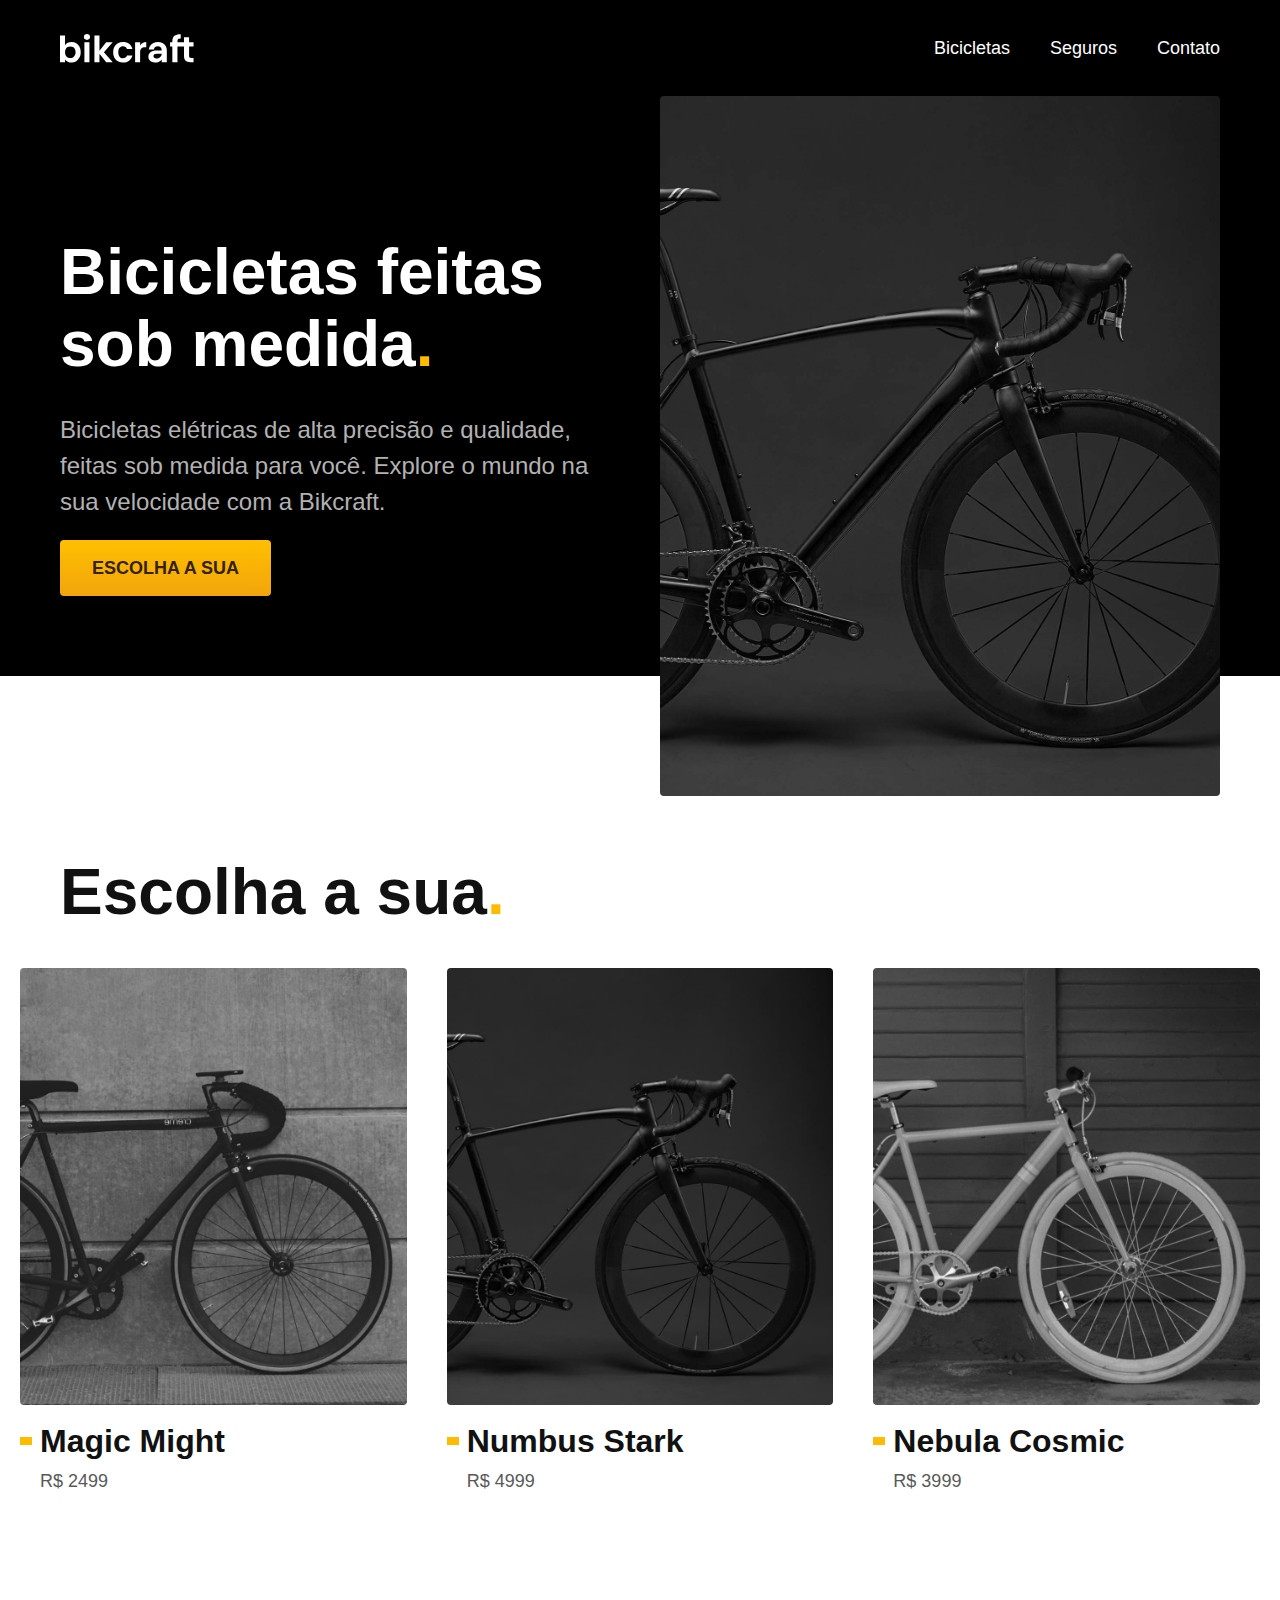
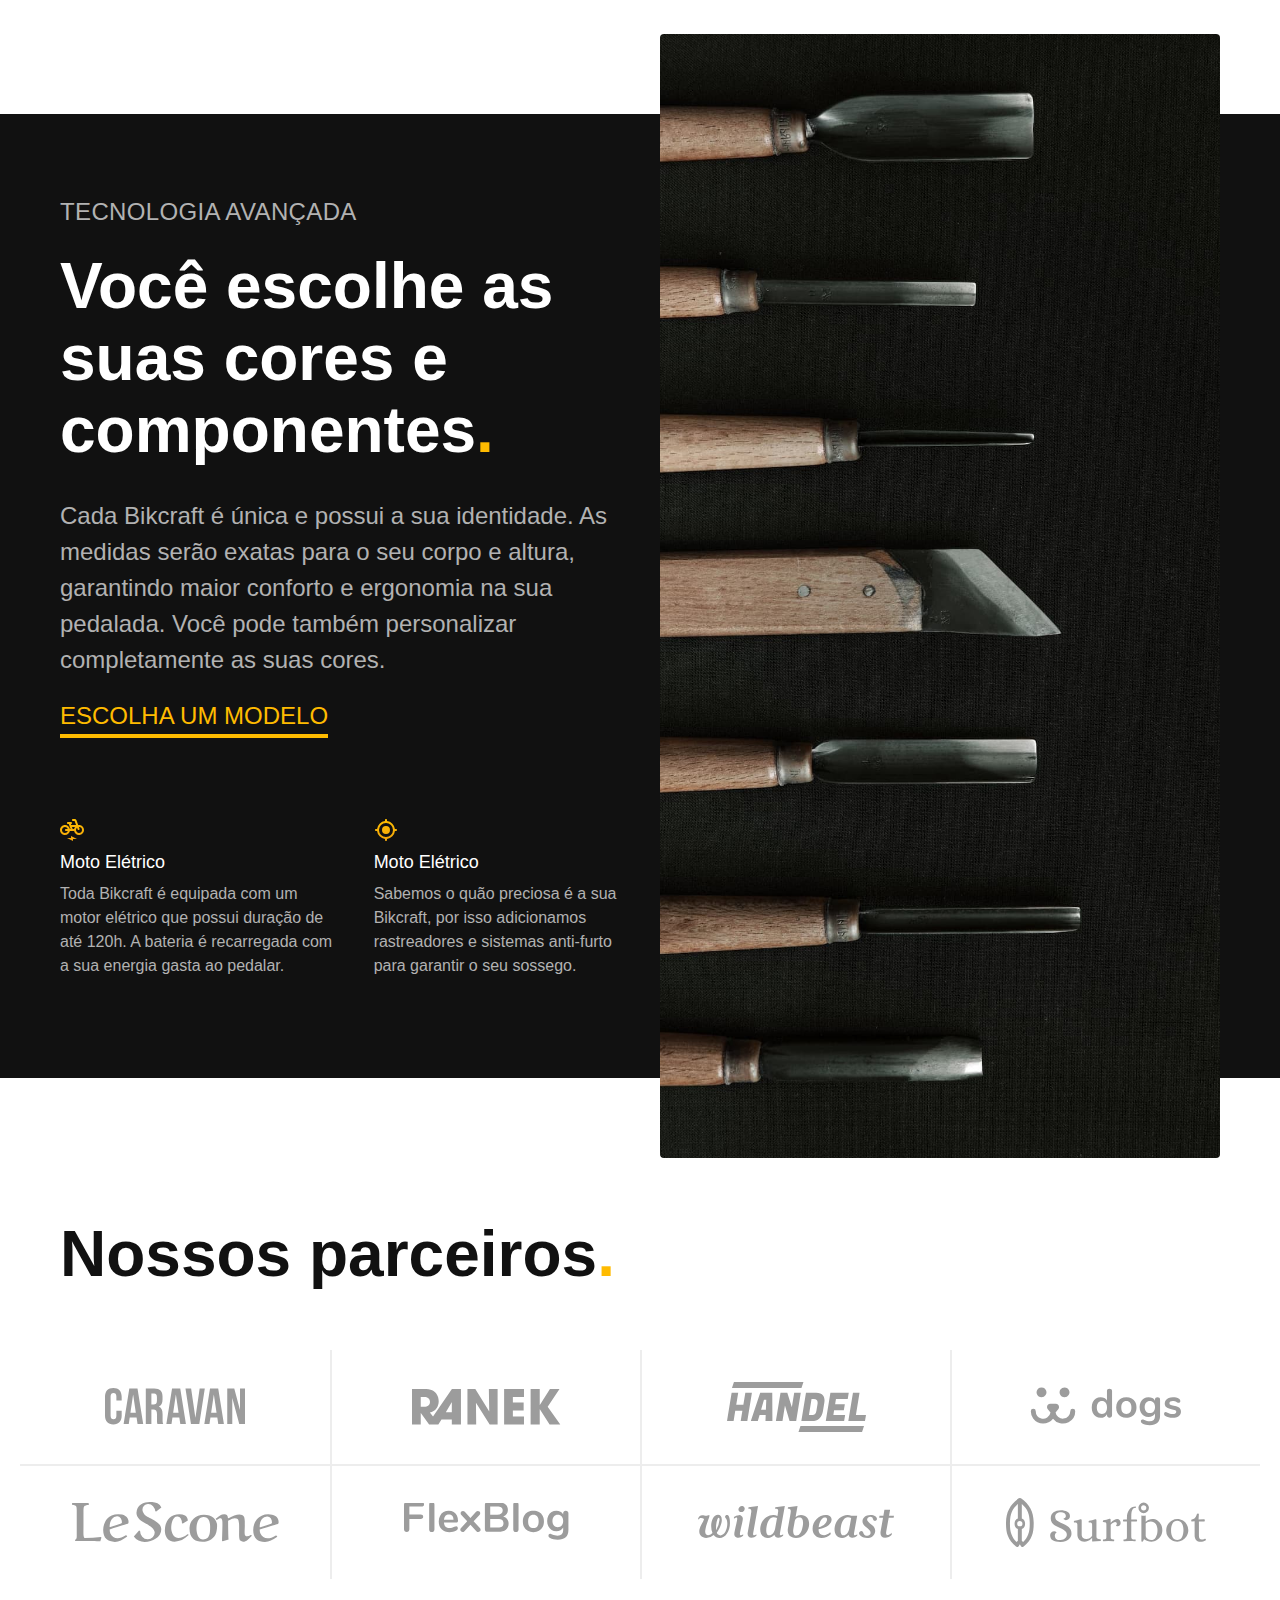
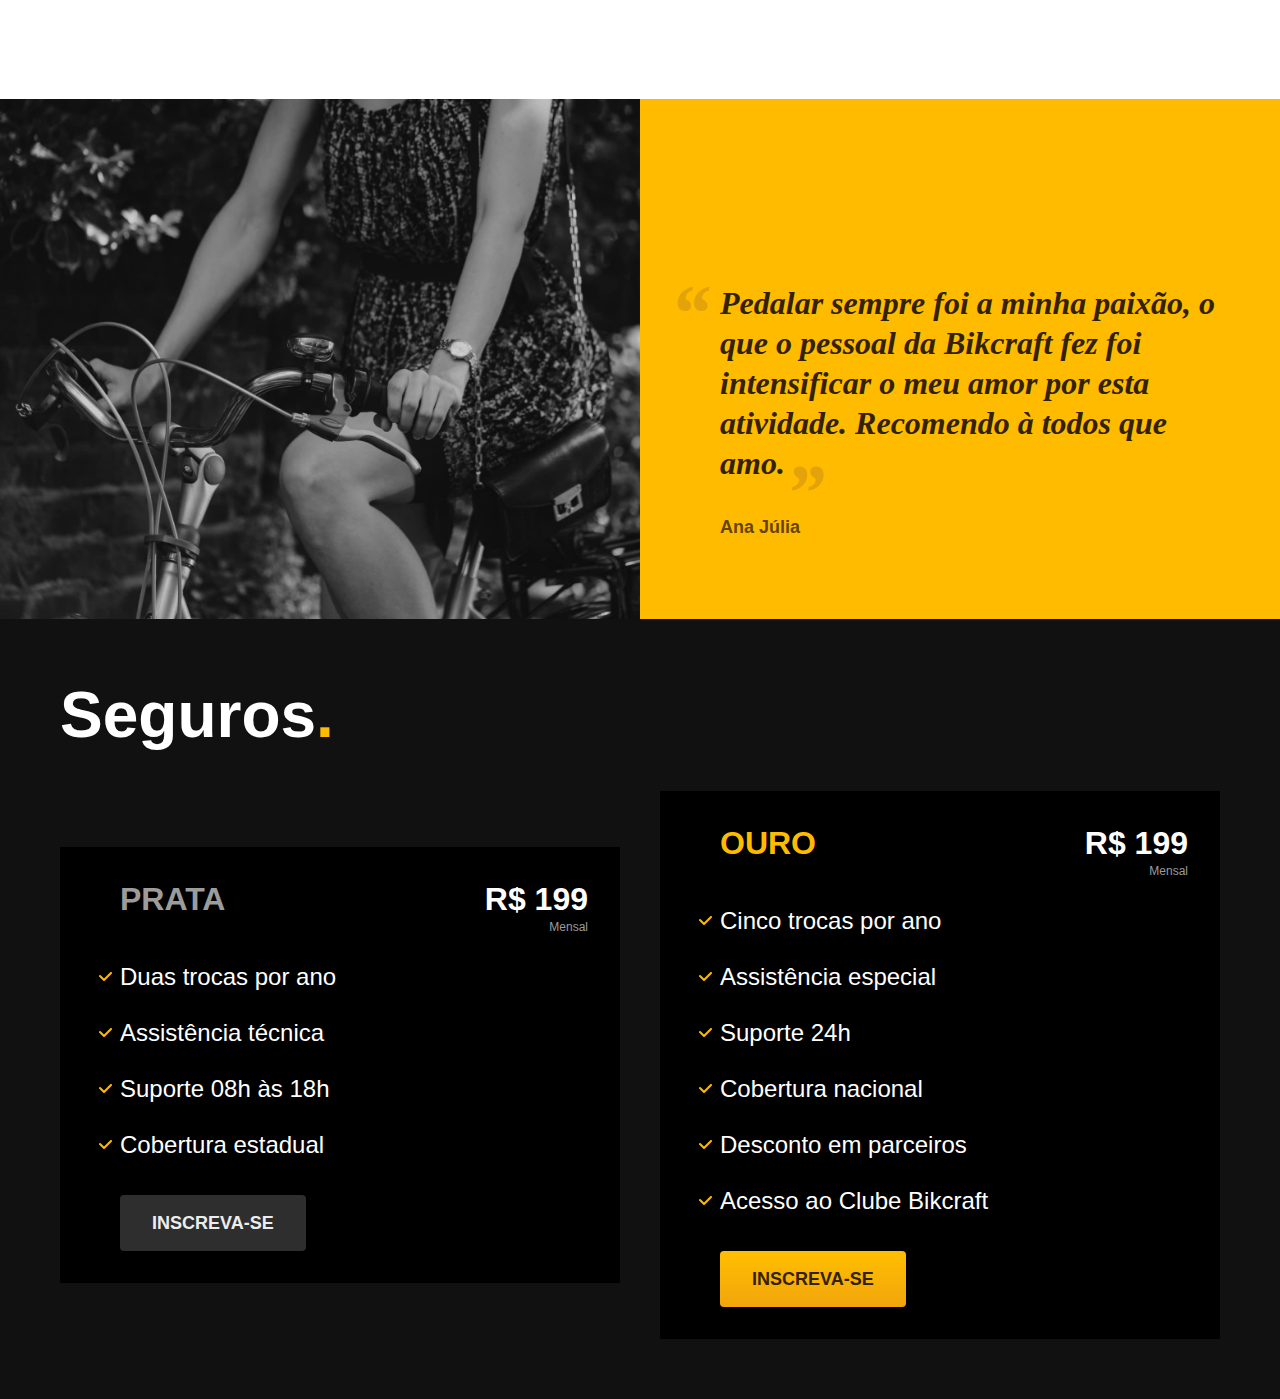
==== index.html @ 21ab8f35 "sessão de seguros adicionada" ====
<!DOCTYPE html>
<html lang="pt-b">

<head>
    <meta charset="UTF-8">
    <meta name="viewport" content="width=device-width, initial-scale=1.0">
    <title>Bikcraft - Bicicletas Elétricas</title>
    <meta name="description" content="Bicicletas elétricas de alta precisão e qualidade, 
        feitas sob medida para você. Explore o mundo na sua velocidade com a Bikcraft.">
    <link rel="stylesheet" href="./css/style.css">

    <!-- <link rel="preconnect" href="https://fonts.googleapis.com">
    <link rel="preconnect" href="https://fonts.gstatic.com" crossorigin>
    <link
        href="https://fonts.googleapis.com/css2?family=Poppins:ital,wght@0,400;0,500;1,400;1,500;&family=Roboto:ital,wght@0,400;0,500;1,400;1,500&family=Merriweather:ital,wght@0,900;1,900&display=swap"
        rel="stylesheet"> -->
</head>

<body>
    <header class="header-bg">
        <div class="header container">
            <a href="./">
                <img src="./img/bikcraft.svg" alt="Bikcraft">
            </a>
            <nav aria-label="primaria">
                <ul class="header-menu font-1-m cor-0">
                    <li><a href="./bicicletas.html">Bicicletas</a></li>
                    <li><a href="./seguros.html">Seguros</a></li>
                    <li><a href="./contato.html">Contato</a></li>
                </ul>
            </nav>
        </div>
    </header>

    <main class="introducao-bg">
        <div class="introducao container">
            <div class="introducao-conteudo">
                <h1 class="font-1-xxl cor-0">Bicicletas feitas sob medida<span class="cor-p1">.</span></h1>
                <p class="font-2-l cor-5">Bicicletas elétricas de alta precisão e qualidade, feitas sob medida
                    para você.
                    Explore o mundo na
                    sua
                    velocidade com a Bikcraft.</p>
                <a class="botao" href="./bicicletas.html">Escolha a sua</a>
            </div>
            <div>
                <img src="./img/fotos/introducao.jpg" alt="Bicicleta elêtrica preta.">
            </div>
        </div>
    </main>

    <article class="bicicletas-lista">
        <h2 class="container font-1-xxl">Escolha a sua<span class="cor-p1">.</span></h2>

        <ul>
            <li>
                <a href="./bicicletas/magic.html">
                    <img src="./img/bicicletas/magic-home.jpg" alt="Bicicleta Preta">
                    <h3 class="font-1-xl">Magic Might</h3>
                    <span class="font-2-m cor-8">R$ 2499</span>
                </a>
            </li>
            <li>
                <a href="./bicicletas/nimbus.html">
                    <img src="./img/bicicletas/nimbus-home.jpg" alt="Bicicleta Preta">
                    <h3 class="font-1-xl">Numbus Stark</h3>
                    <span class="font-2-m cor-8">R$ 4999</span>
                </a>
            </li>
            <li>
                <a href="./bicicletas/nebula.html">
                    <img src="./img/bicicletas/nebula-home.jpg" alt="Bicicleta Preta">
                    <h3 class="font-1-xl">Nebula Cosmic</h3>
                    <span class="font-2-m cor-8">R$ 3999</span>
                </a>
            </li>
        </ul>
    </article>

    <article class="tecnologia-bg">
        <div class="tecnologia container">
            <div class="tecnologia-conteudo">
                <span class="font-2-l-b cor-5">Tecnologia avançada</span>
                <h2 class="font-1-xxl cor-0">Você escolhe as suas cores e componentes<span class="cor-p1">.</span></h2>
                <p class="font-2-l cor-5">Cada Bikcraft é única e possui a sua identidade. As medidas serão exatas para
                    o seu corpo e altura,
                    garantindo maior conforto e ergonomia na sua pedalada. Você pode também personalizar completamente
                    as suas cores.</p>
                <a class="link" href="./bicicletas.html">Escolha um modelo</a>
                <div class="tecnologias-vantagens">
                    <div>
                        <img src="./img/icones/eletrica.svg" alt="">
                        <h3 class="font-1-m cor-0">Moto Elétrico</h3>
                        <p class="font-2-s cor-5">
                            Toda Bikcraft é equipada com um motor elétrico que possui duração de até 120h. A bateria é
                            recarregada com a sua energia gasta ao pedalar.
                        </p>
                    </div>
                    <div>
                        <img src="./img/icones/rastreador.svg" alt="">
                        <h3 class="font-1-m cor-0">Moto Elétrico</h3>
                        <p class="font-2-s cor-5">
                            Sabemos o quão preciosa é a sua Bikcraft, por isso adicionamos rastreadores e sistemas
                            anti-furto para garantir o seu sossego.
                        </p>
                    </div>
                </div>
            </div>

            <div class="tecnologia-imagem">
                <img src="./img/fotos/tecnologia.jpg" alt="">
            </div>
        </div>
    </article>

    <section class="parceiros" aria-label="Nossos parceiros">
        <h2 class="container font-1-xxl">Nossos parceiros<span class="cor-p1">.</span></h2>

        <ul>
            <li><img src="./img/parceiros/caravan.svg" alt="caravan"></li>
            <li><img src="./img/parceiros/ranek.svg" alt="ranek"></li>
            <li><img src="./img/parceiros/handel.svg" alt="handel"></li>
            <li><img src="./img/parceiros/dogs.svg" alt="dogs"></li>
            <li><img src="./img/parceiros/lescone.svg" alt="lescone"></li>
            <li><img src="./img/parceiros/flexblog.svg" alt="lescone"></li>
            <li><img src="./img/parceiros/wildbeast.svg" alt="wildbeast"></li>
            <li><img src="./img/parceiros/surfbot.svg" alt="surfbot"></li>
        </ul>
    </section>

    <section class="depoimento" aria-label="Depoimento">
        <div>
            <img src="./img/fotos/depoimento.jpg" alt="Pessoa pedalando uma Bicicleta Bikcraft">
        </div>
        <div class="depoimento-conteudo">
            <blockquote class="font-1-xl cor-p5">
                <p>Pedalar sempre foi a minha paixão, o que o pessoal da Bikcraft fez foi intensificar o meu amor por
                    esta atividade. Recomendo à todos que amo.</p>
            </blockquote>
            <span class="font-1-m-b cor-p4">Ana Júlia</span>
        </div>
    </section>

    <article class="seguros-bg">
        <div class="seguros container">
            <h2 class="font-1-xxl cor-0">Seguros<span class="cor-p1">.</span></h2>
            <div class="seguros-item">
                <h3 class="font-1-xl cor-6">PRATA</h3>
                <span class="font-1-xl cor-0">R$ 199 <span class="font-1-xs cor-6">Mensal</span></span>
                <ul class="font-2-l cor-0">
                    <li>Duas trocas por ano</li>
                    <li>Assistência técnica</li>
                    <li>Suporte 08h às 18h</li>
                    <li>Cobertura estadual</li>
                </ul>
                <a class="botao secundario" href="./orcamento.html">Inscreva-se</a>
            </div>

            <div class="seguros-item">
                <h3 class="font-1-xl cor-p1">OURO</h3>
                <span class="font-1-xl cor-0">R$ 199 <span class="font-1-xs cor-6">Mensal</span></span>
                <ul class="font-2-l cor-0">
                    <li>Cinco trocas por ano</li>
                    <li>Assistência especial</li>
                    <li>Suporte 24h</li>
                    <li>Cobertura nacional</li>
                    <li>Desconto em parceiros</li>
                    <li>Acesso ao Clube Bikcraft</li>
                </ul>
                <a class="botao" href="./orcamento.html">Inscreva-se</a>
            </div>
        </div>
    </article>
</body>

</html>
---- css/style.css ----
@import "./global/global.css";
@import "./global/header.css";

/* Utilidades */
@import "./utilidades/componentes.css";
@import "./utilidades/tipografia.css";
@import "./utilidades/cores.css";

/* Home */
@import "./home/introducao.css";
@import "./home/tecnologia.css";
@import "./home/parceiros.css";
@import "./home/depoimento.css";

/* Bicicletas */
@import "./bicicletas/bicicletas-lista.css";

/* Seguros */
@import "./seguros/seguros.css"
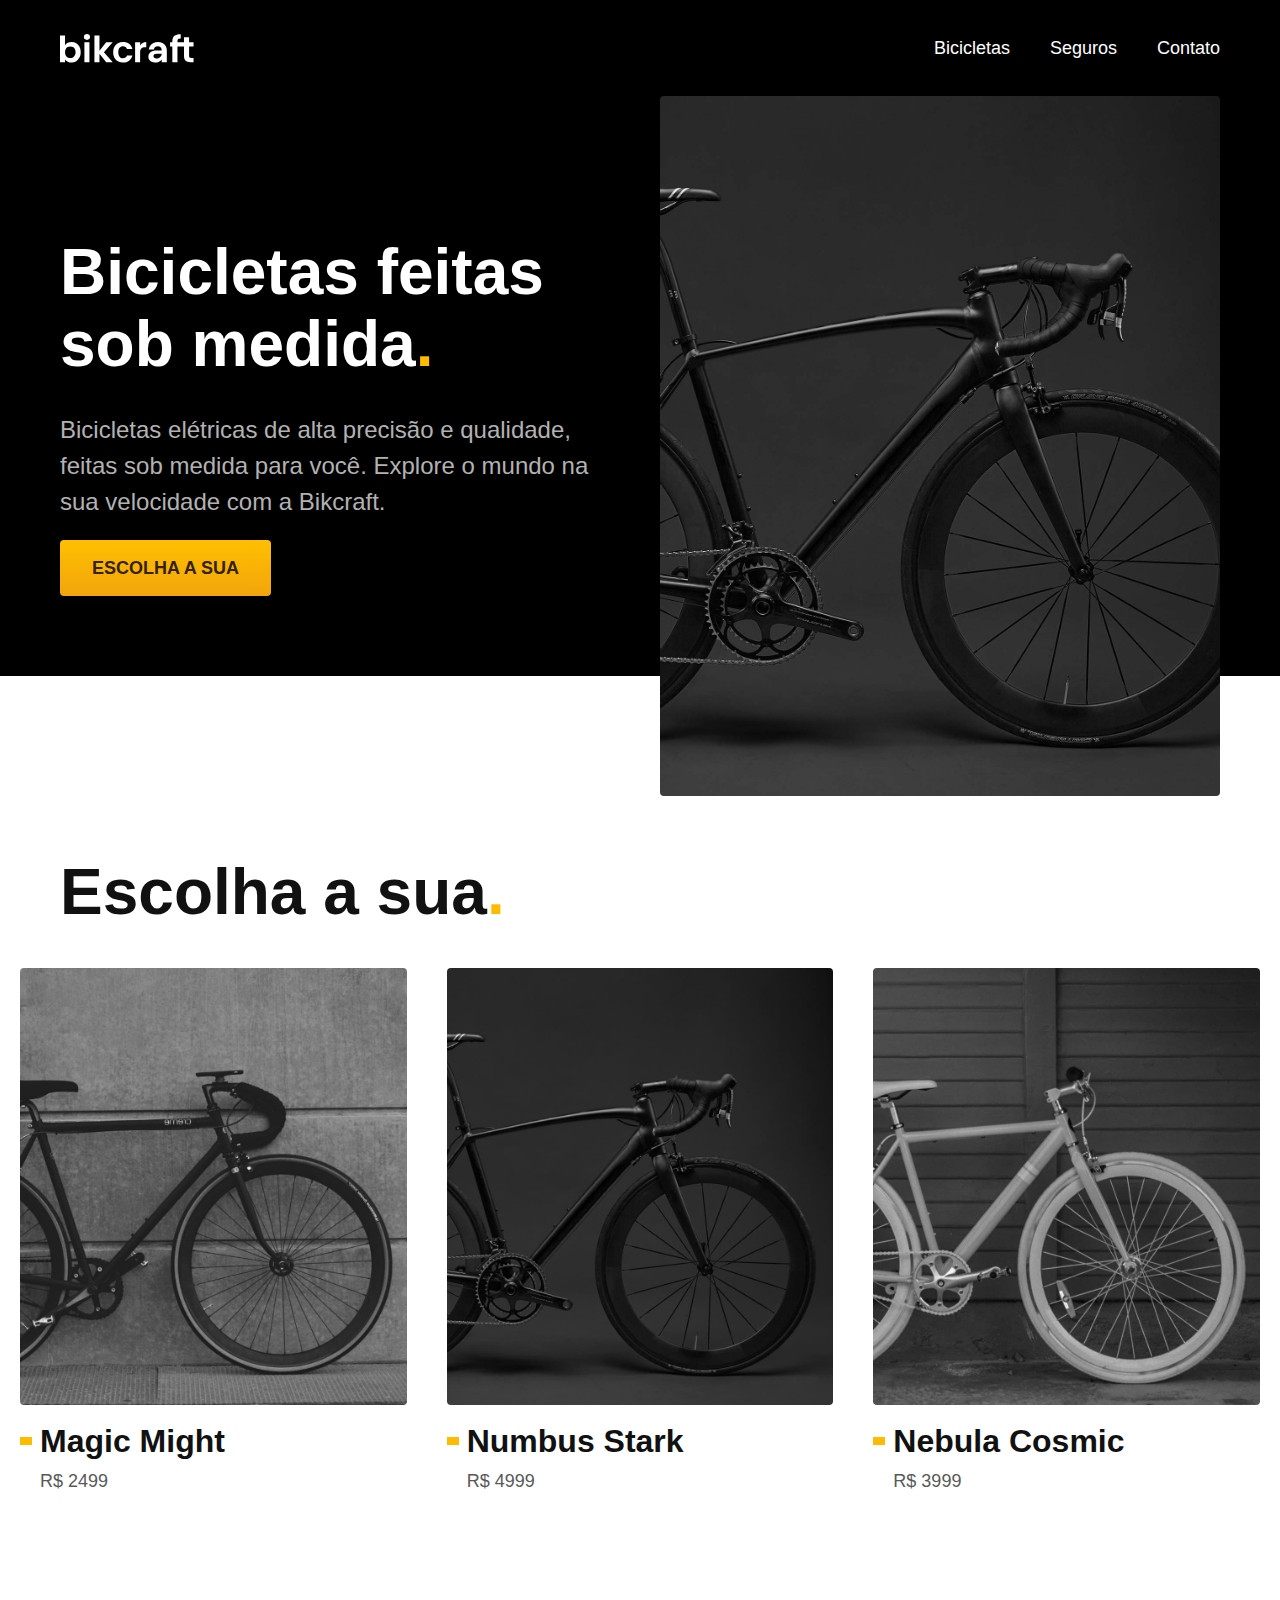
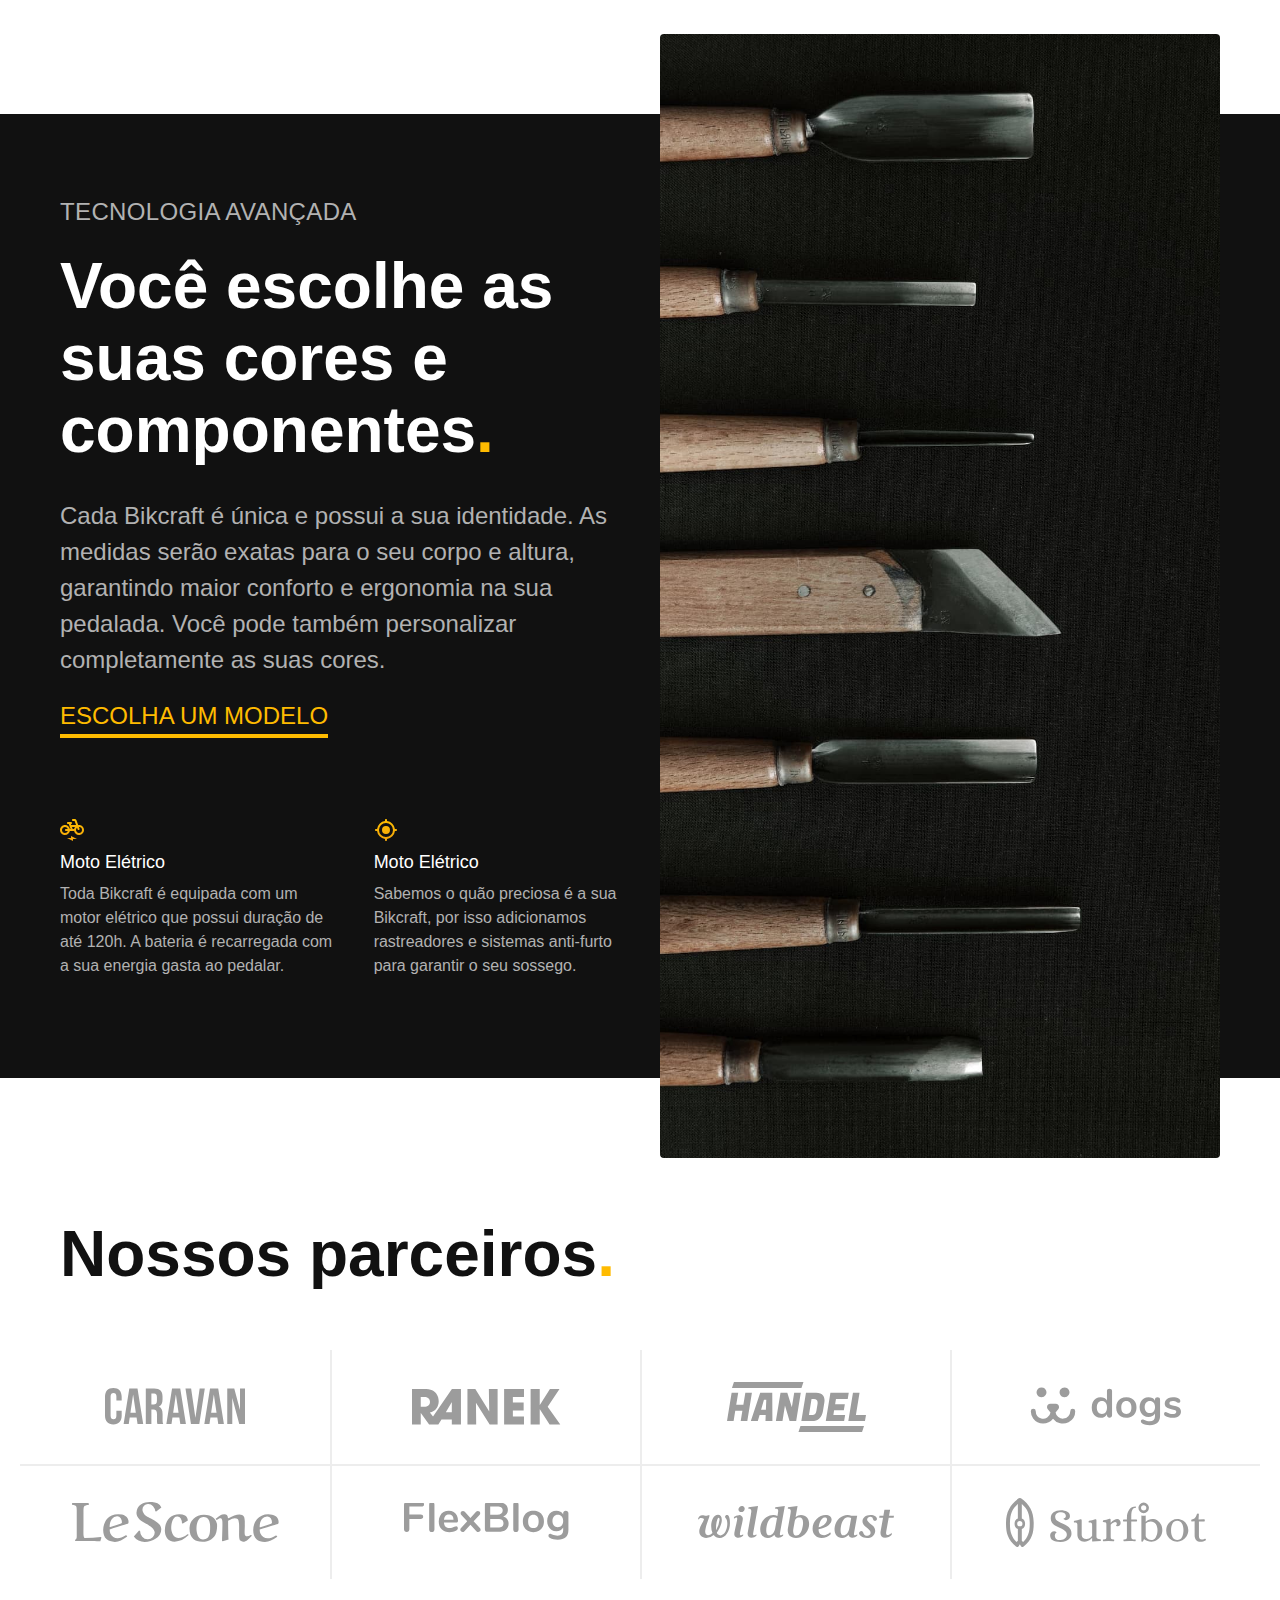
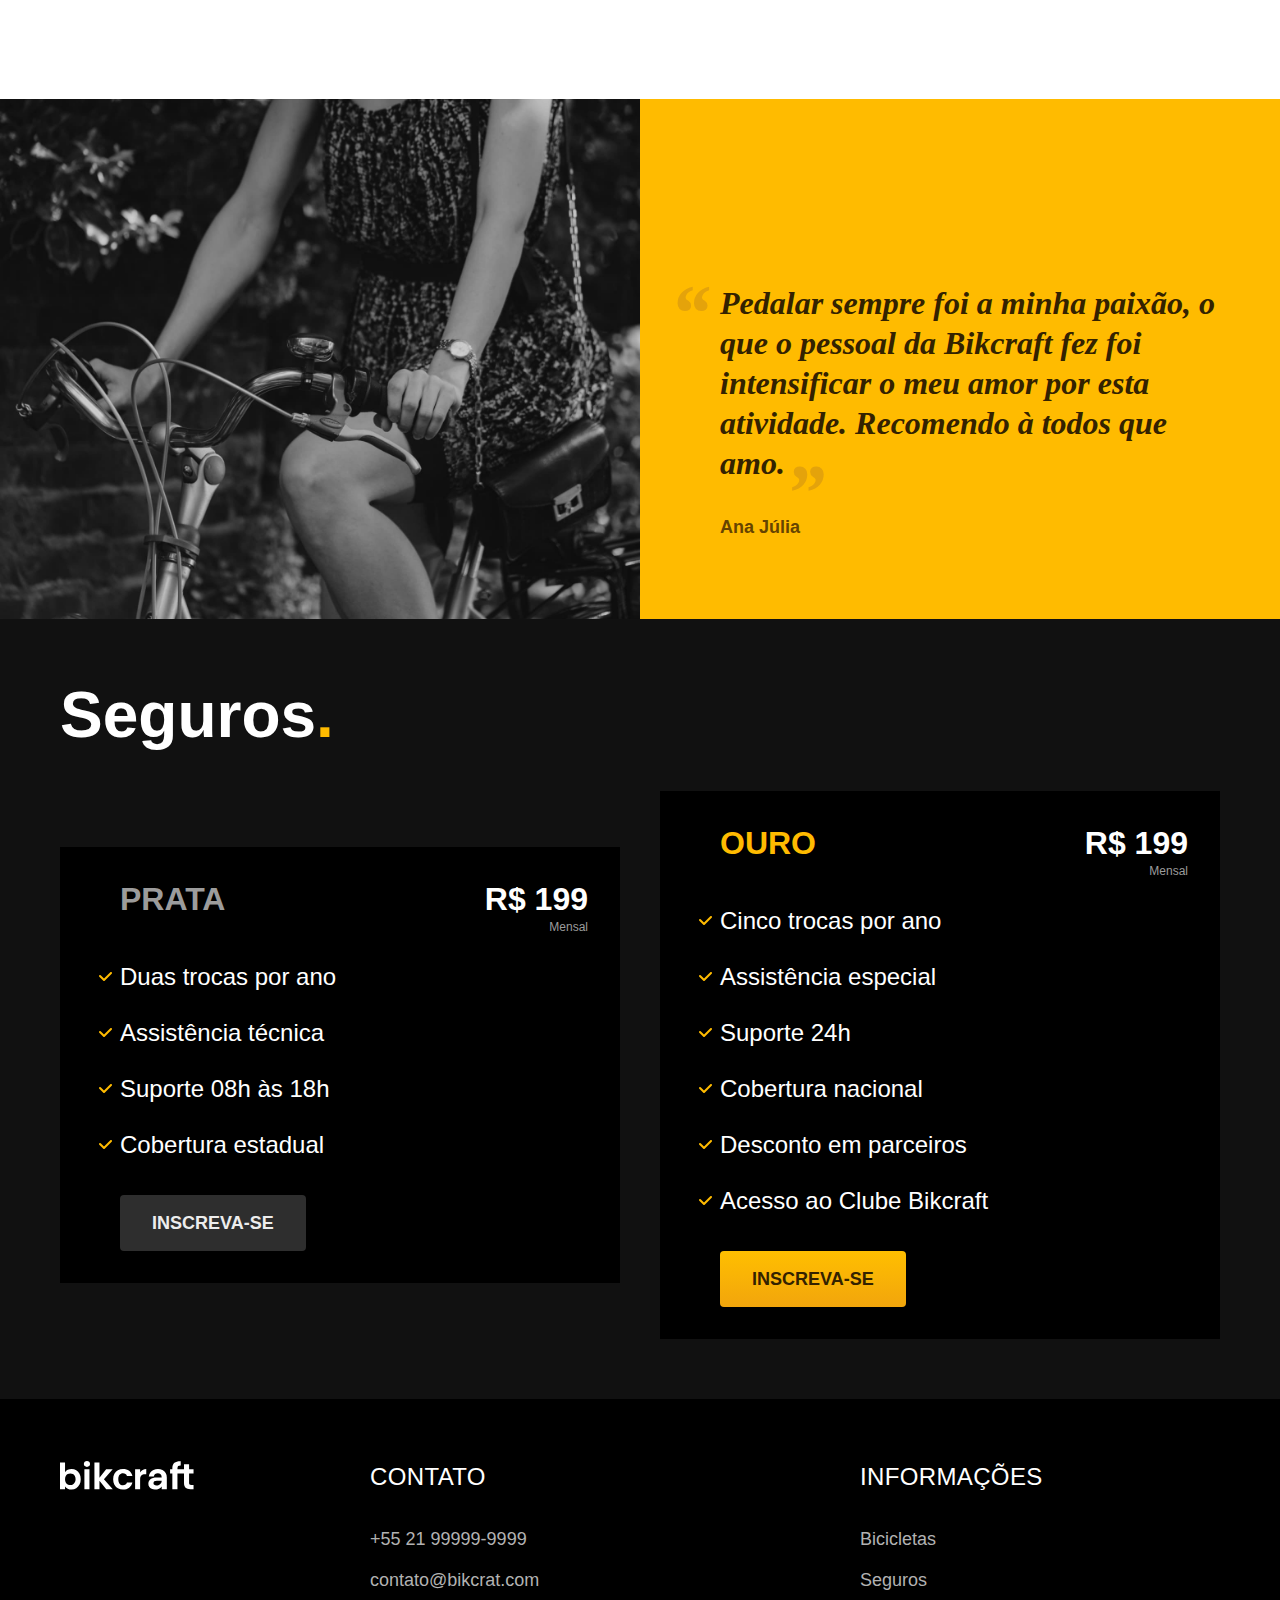
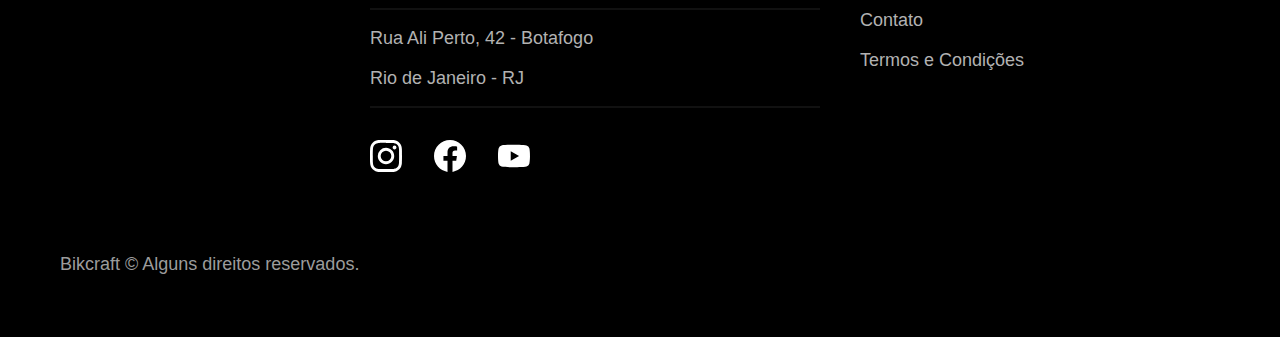
==== commit 654b3be1: "Footer Adicionado" ====
--- a/index.html
+++ b/index.html
@@ -171,6 +171,44 @@
             </div>
         </div>
     </article>
+
+    <footer class="footer-bg">
+        <div class="footer container">
+            <img src="./img/bikcraft.svg" alt="Bikcraft">
+            <div class="footer-contato">
+                <h3 class="font-2-l-b cor-0">Contato</h3>
+                <ul class="font-2-m cor-5">
+                    <li><a href="tel:+5521999999999">+55 21 99999-9999</a></li>
+                    <li><a href="mailto:contato@bikcrat.com">contato@bikcrat.com</a></li>
+                    <li>Rua Ali Perto, 42 - Botafogo</li>
+                    <li>Rio de Janeiro - RJ</li>
+                </ul>
+                <div class="footer-redes">
+                    <a href="./">
+                        <img src="./img/redes/instagram.svg" alt="Instagram">
+                    </a>
+                    <a href="./">
+                        <img src="./img/redes/facebook.svg" alt="facebook">
+                    </a>
+                    <a href="./">
+                        <img src="./img/redes/youtube.svg" alt="Youtuber">
+                    </a>
+                </div>
+            </div>
+            <div class="footer-informacoes">
+                <h3 class="font-2-l-b cor-0">Informações</h3>
+                <nav>
+                    <ul class="font-1-m cor-5">
+                        <li><a href="./bicicletas.html">Bicicletas</a></li>
+                        <li><a href="./seguros.html">Seguros</a></li>
+                        <li><a href="./contato.html">Contato</a></li>
+                        <li><a href="./termos.html">Termos e Condições</a></li>
+                    </ul>
+                </nav>
+            </div>
+            <p class="footer-copy font-2-m cor-6">Bikcraft © Alguns direitos reservados.</p>
+        </div>
+    </footer>
 </body>
 
 </html>--- a/css/style.css
+++ b/css/style.css
@@ -1,5 +1,7 @@
+/* Global */
 @import "./global/global.css";
 @import "./global/header.css";
+@import "./global/footer.css";
 
 /* Utilidades */
 @import "./utilidades/componentes.css";
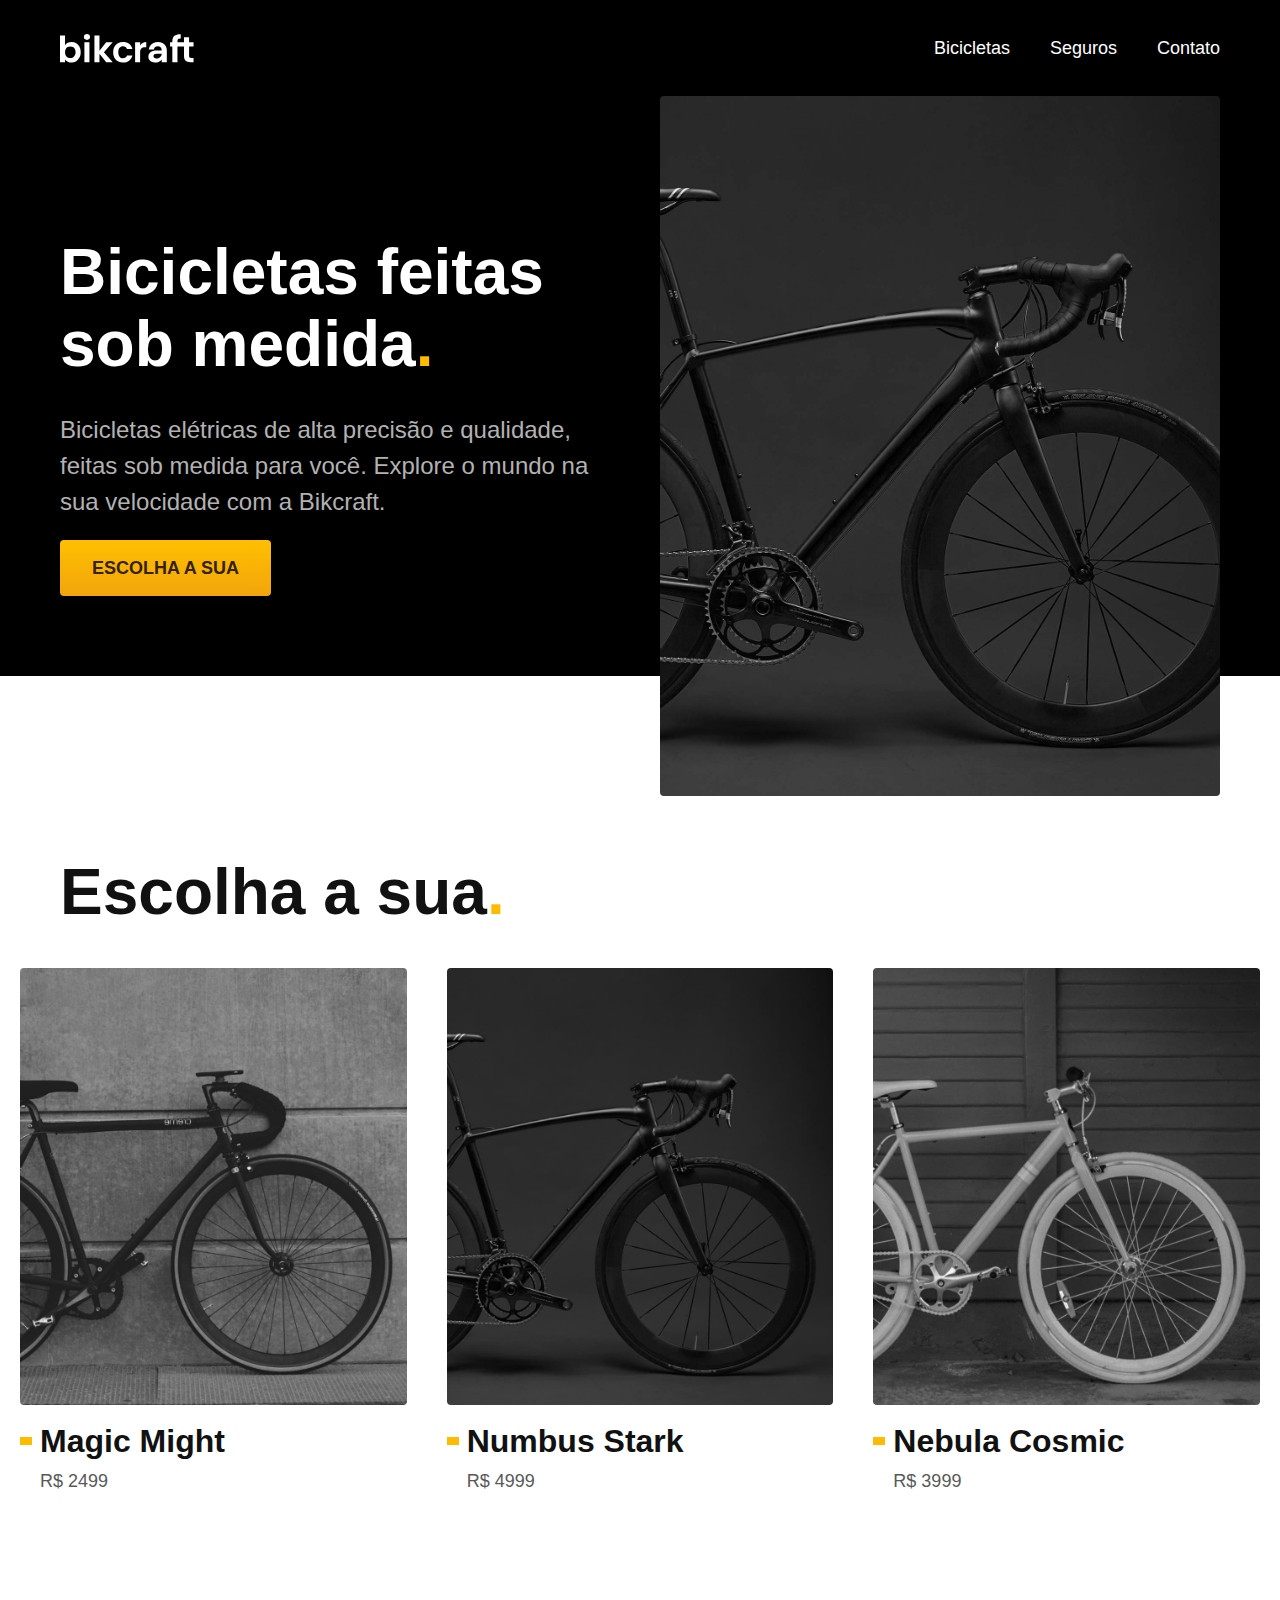
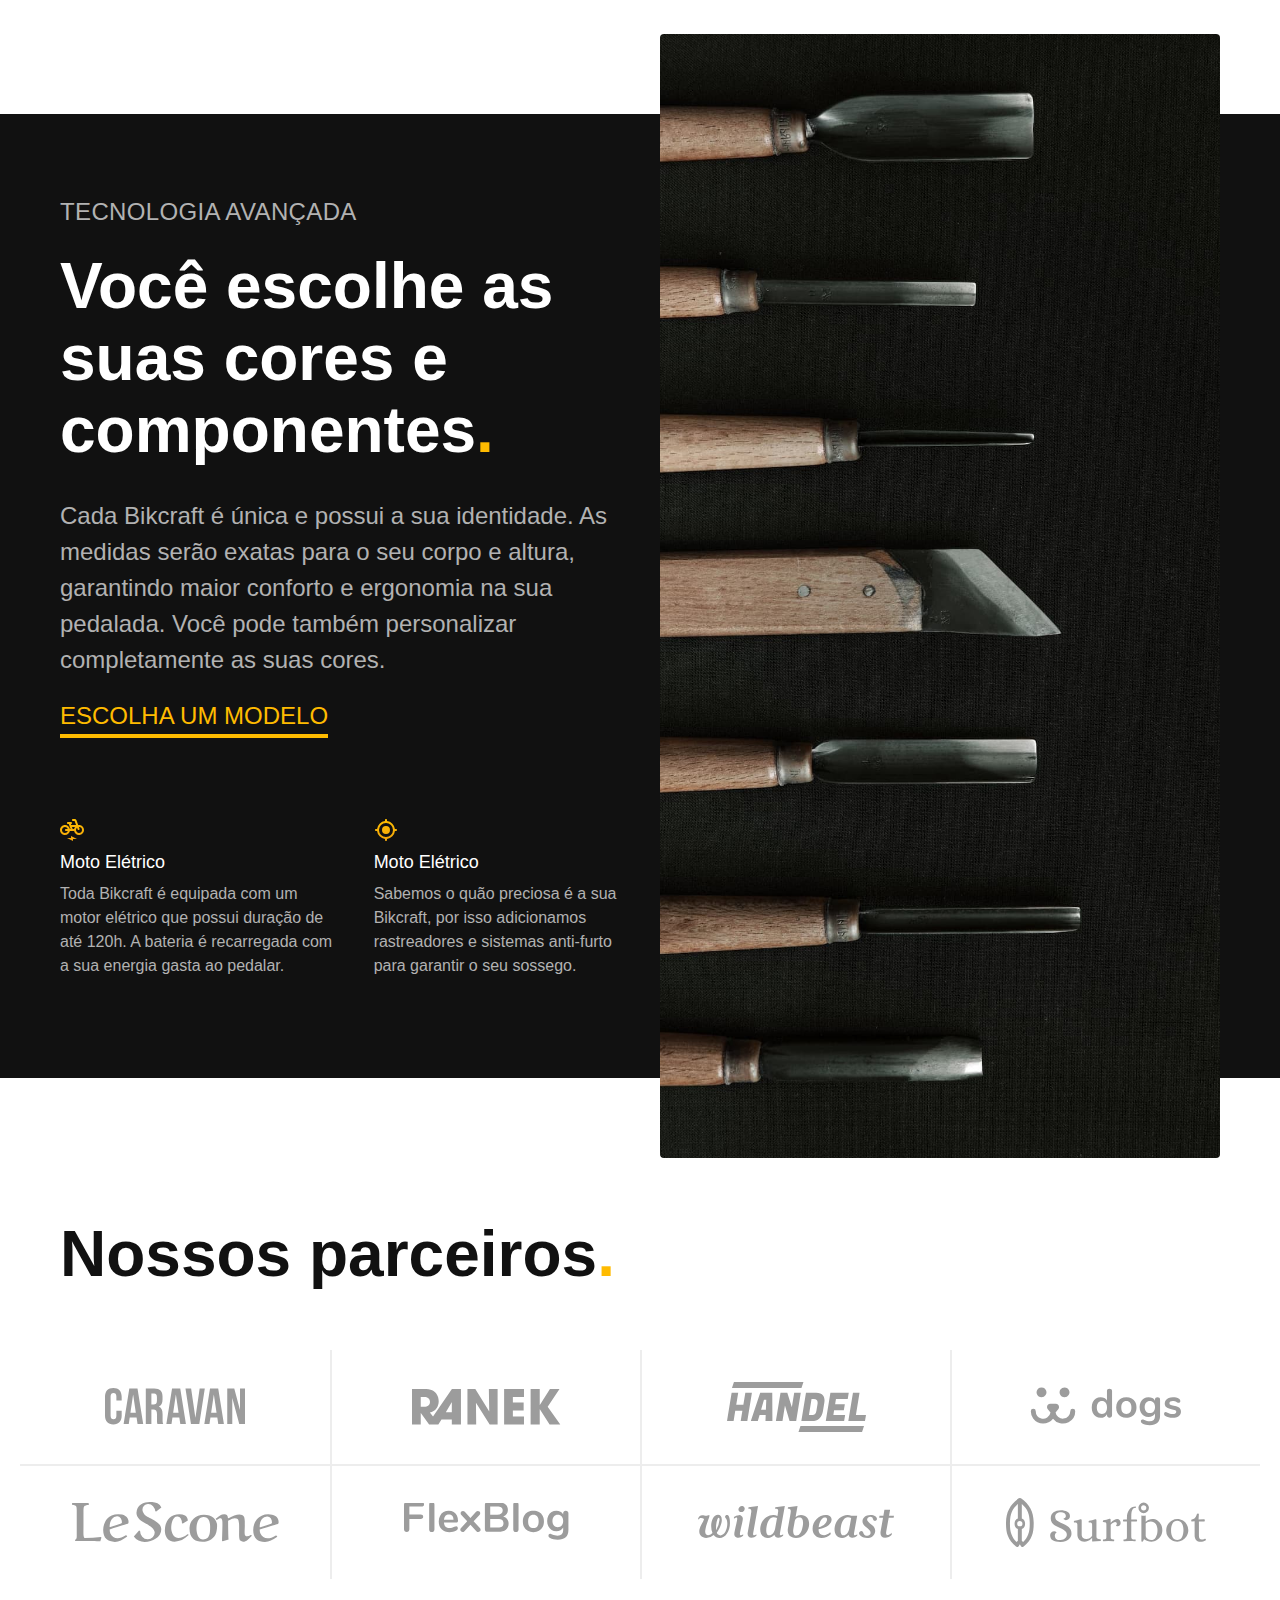
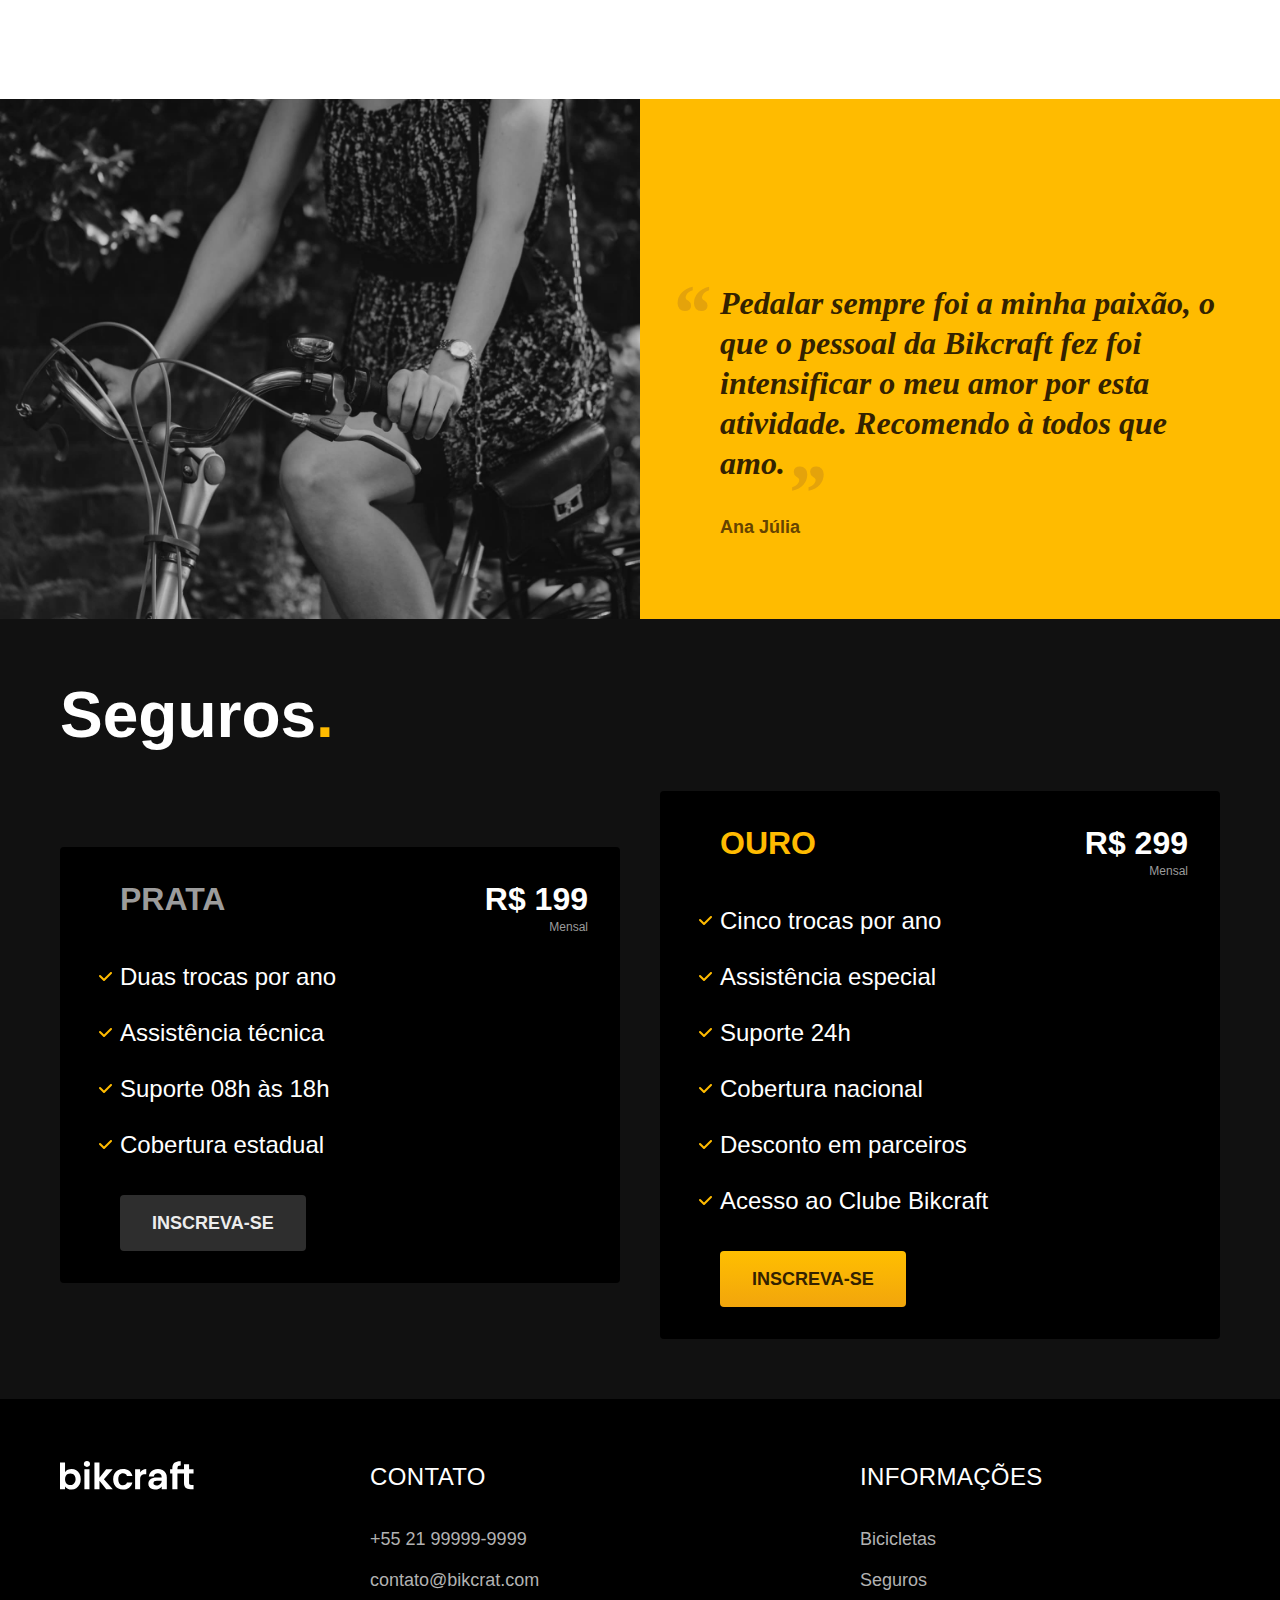
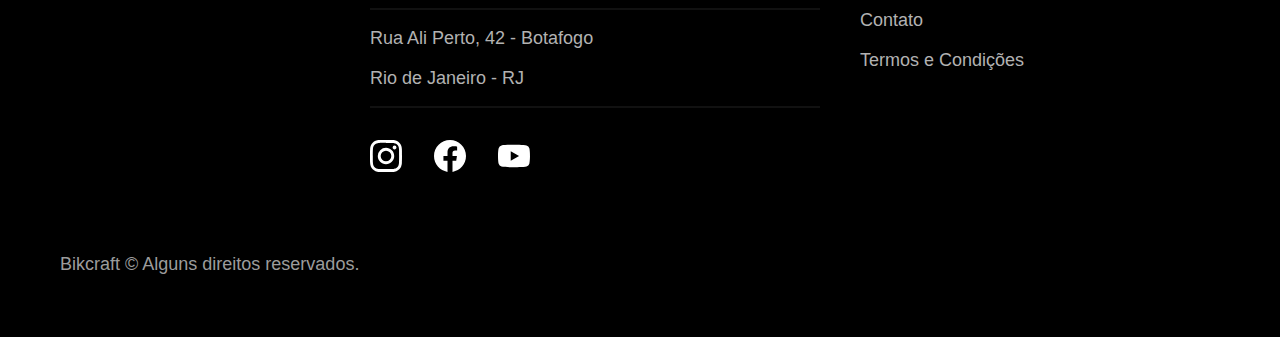
==== commit 148d730a: "Vantagens adicionado" ====
--- a/index.html
+++ b/index.html
@@ -158,7 +158,7 @@
 
             <div class="seguros-item">
                 <h3 class="font-1-xl cor-p1">OURO</h3>
-                <span class="font-1-xl cor-0">R$ 199 <span class="font-1-xs cor-6">Mensal</span></span>
+                <span class="font-1-xl cor-0">R$ 299 <span class="font-1-xs cor-6">Mensal</span></span>
                 <ul class="font-2-l cor-0">
                     <li>Cinco trocas por ano</li>
                     <li>Assistência especial</li>
--- a/css/style.css
+++ b/css/style.css
@@ -16,6 +16,12 @@
 
 /* Bicicletas */
 @import "./bicicletas/bicicletas-lista.css";
+@import "./bicicletas/bicicletas.css";
 
 /* Seguros */
-@import "./seguros/seguros.css"+@import "./seguros/seguros.css";
+@import "./seguros/vantagens.css";
+@import "./seguros/perguntas.css";
+
+/* Termos */
+@import "./termos/termos.css";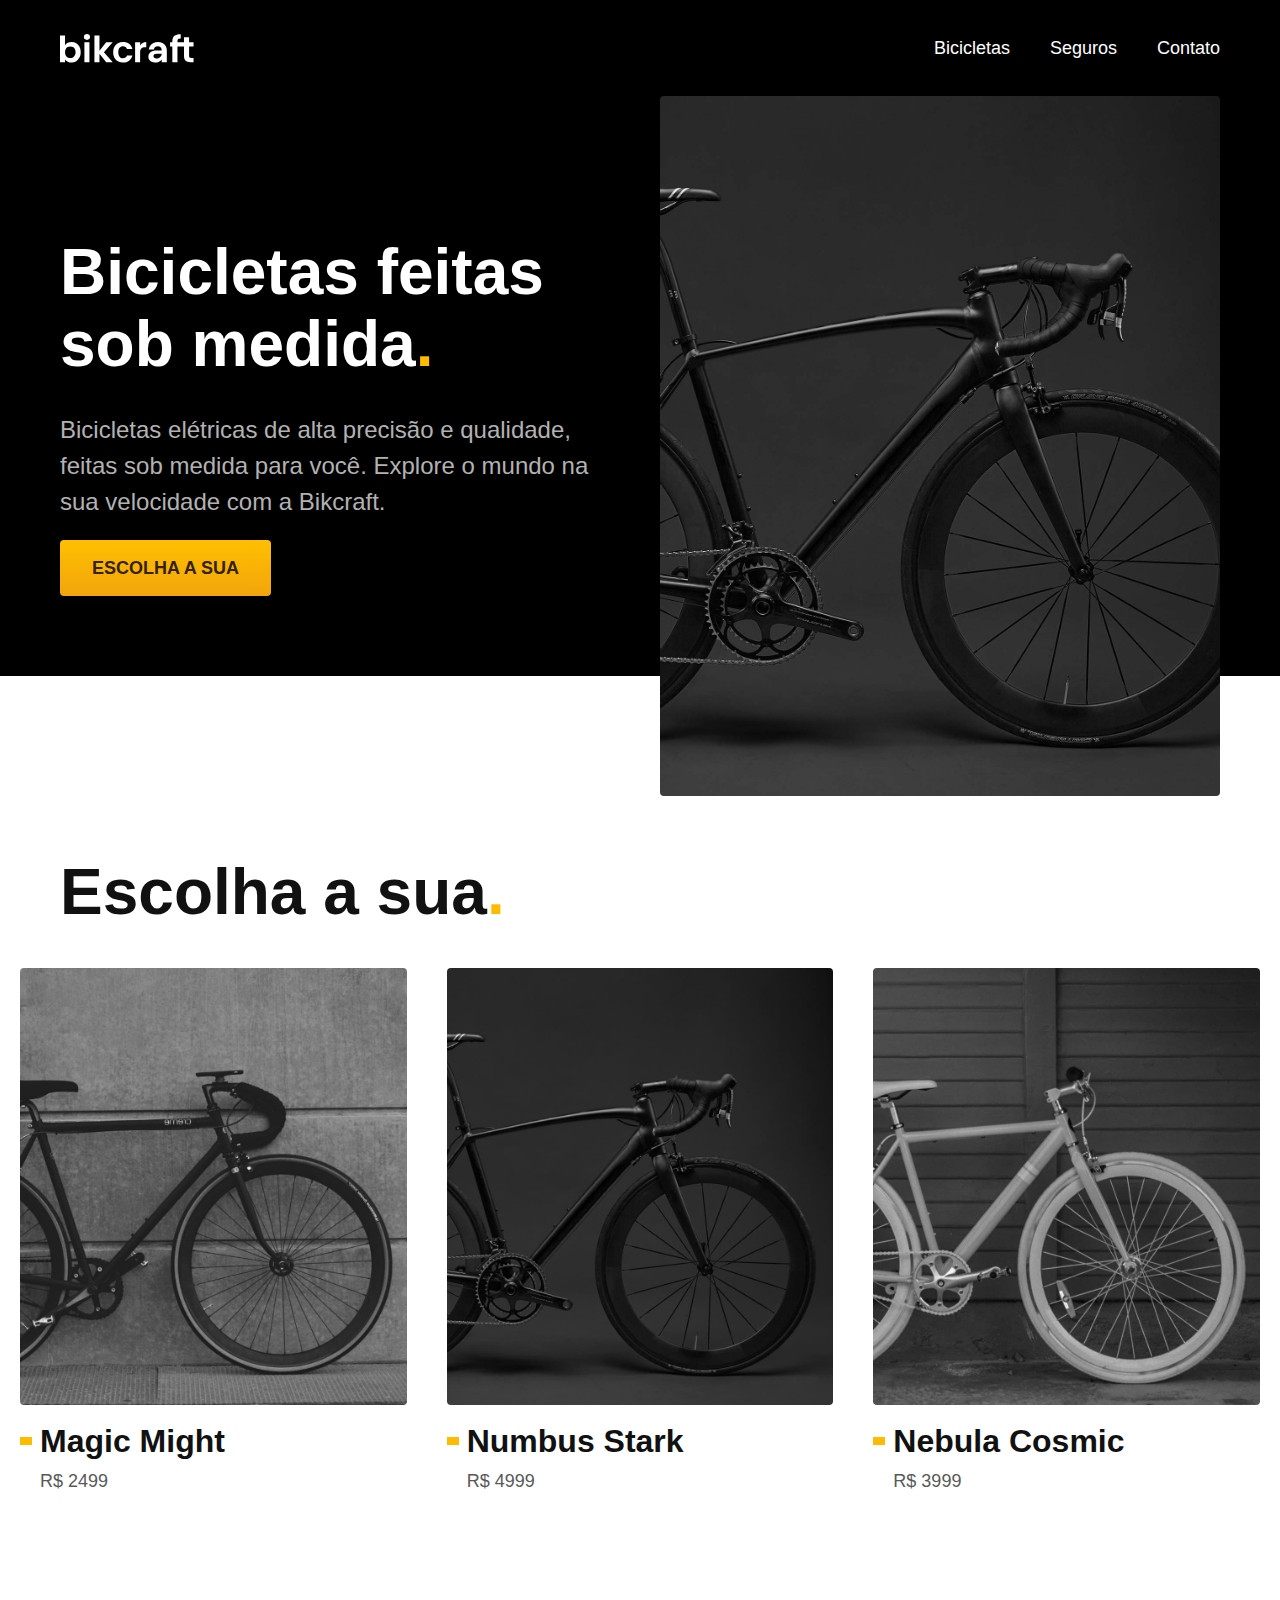
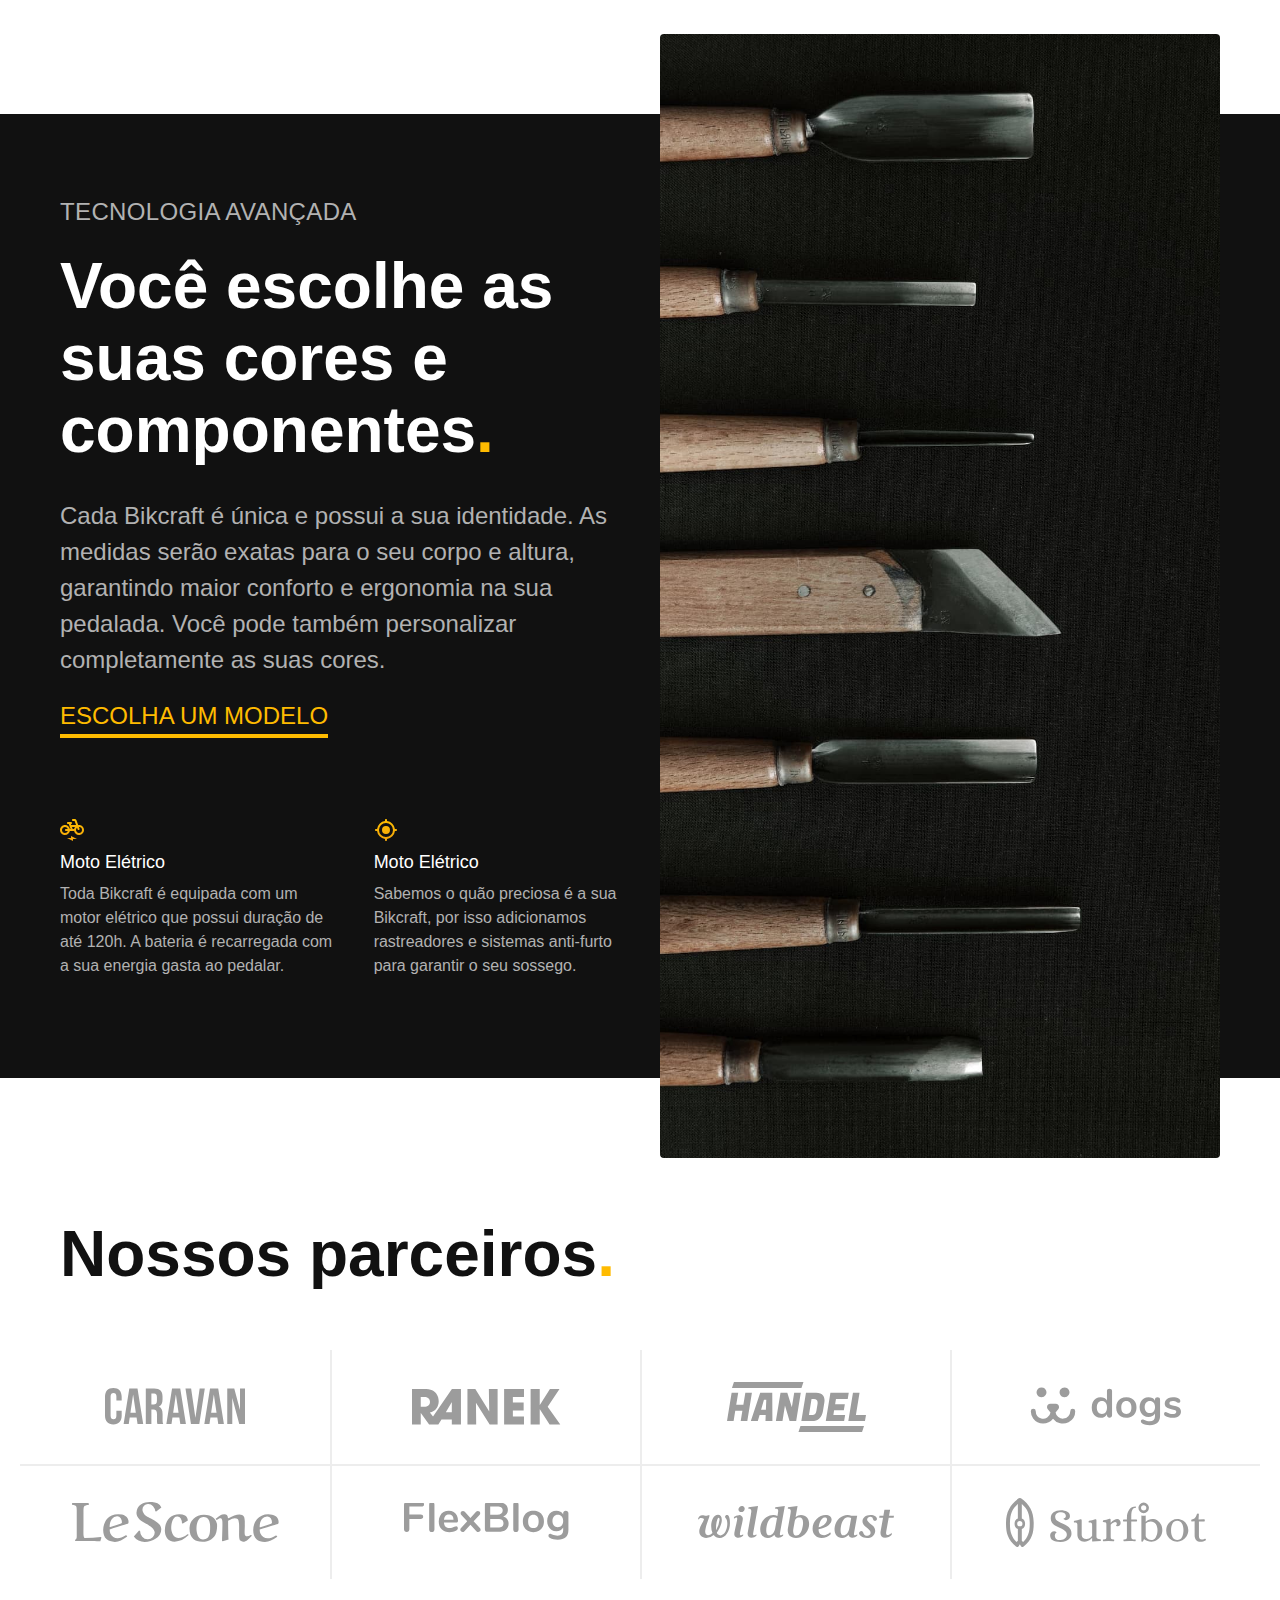
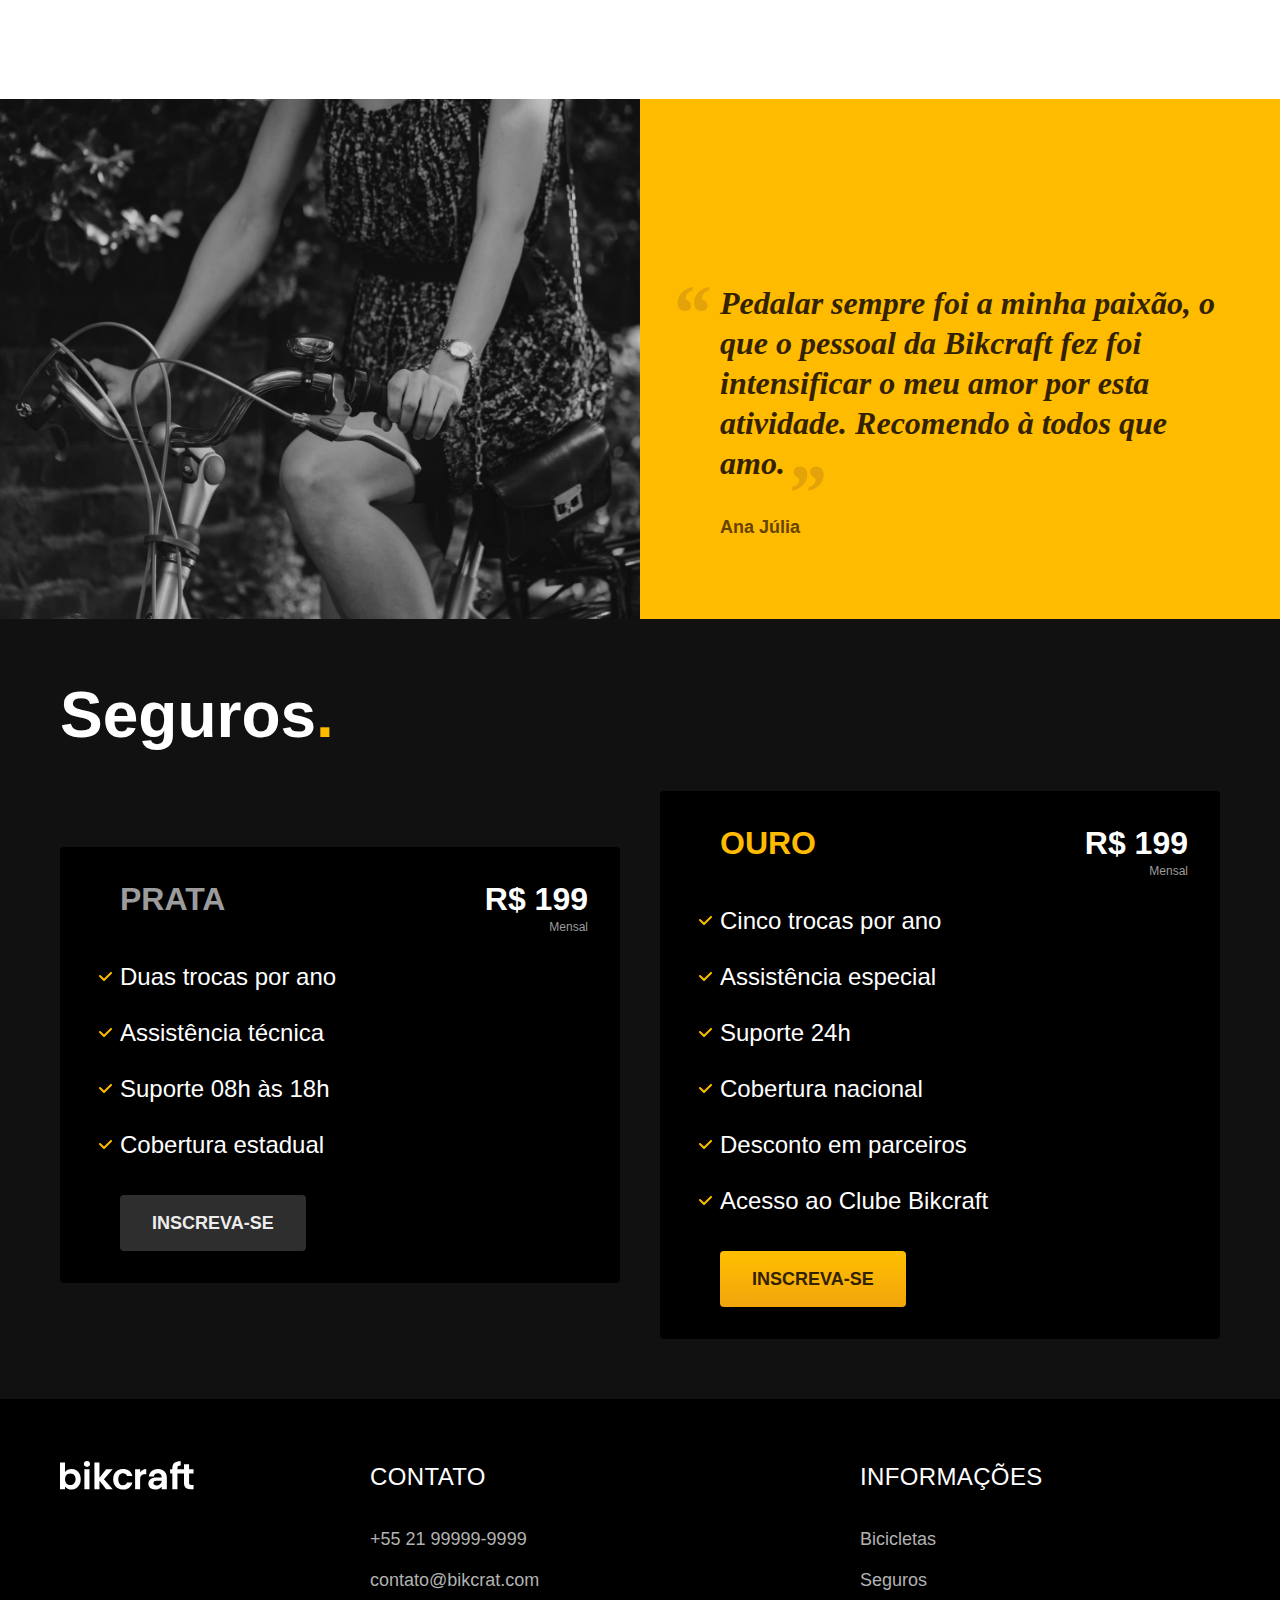
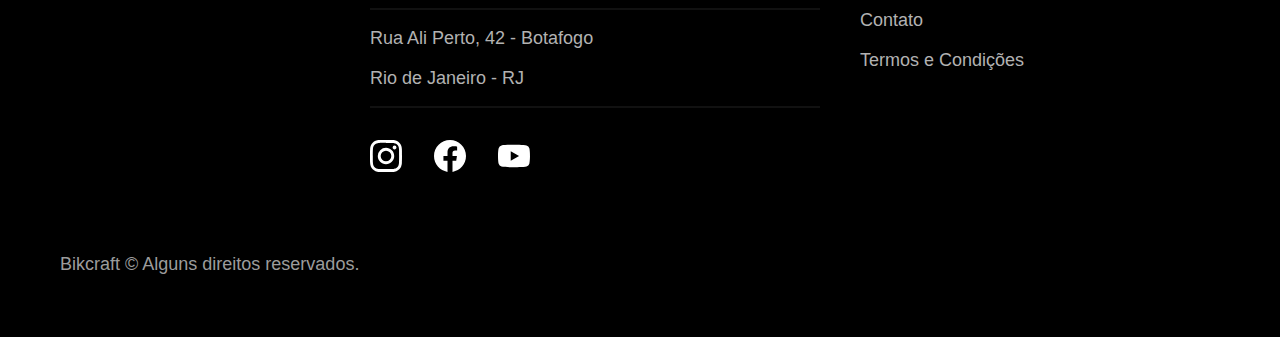
==== commit 035f001e: "realizando página de contatos" ====
--- a/index.html
+++ b/index.html
@@ -158,7 +158,7 @@
 
             <div class="seguros-item">
                 <h3 class="font-1-xl cor-p1">OURO</h3>
-                <span class="font-1-xl cor-0">R$ 299 <span class="font-1-xs cor-6">Mensal</span></span>
+                <span class="font-1-xl cor-0">R$ 199 <span class="font-1-xs cor-6">Mensal</span></span>
                 <ul class="font-2-l cor-0">
                     <li>Cinco trocas por ano</li>
                     <li>Assistência especial</li>
--- a/css/style.css
+++ b/css/style.css
@@ -7,6 +7,7 @@
 @import "./utilidades/componentes.css";
 @import "./utilidades/tipografia.css";
 @import "./utilidades/cores.css";
+@import "./utilidades/formulario.css";
 
 /* Home */
 @import "./home/introducao.css";
@@ -18,10 +19,18 @@
 @import "./bicicletas/bicicletas-lista.css";
 @import "./bicicletas/bicicletas.css";
 
+/* Bicicleta */
+@import "./bicicleta/bicicleta.css";
+@import "./bicicleta/seguro.css";
+
 /* Seguros */
 @import "./seguros/seguros.css";
 @import "./seguros/vantagens.css";
 @import "./seguros/perguntas.css";
 
+/* contato */
+@import "./contato/contato.css";
+@import "./contato/lojas.css";
+
 /* Termos */
 @import "./termos/termos.css";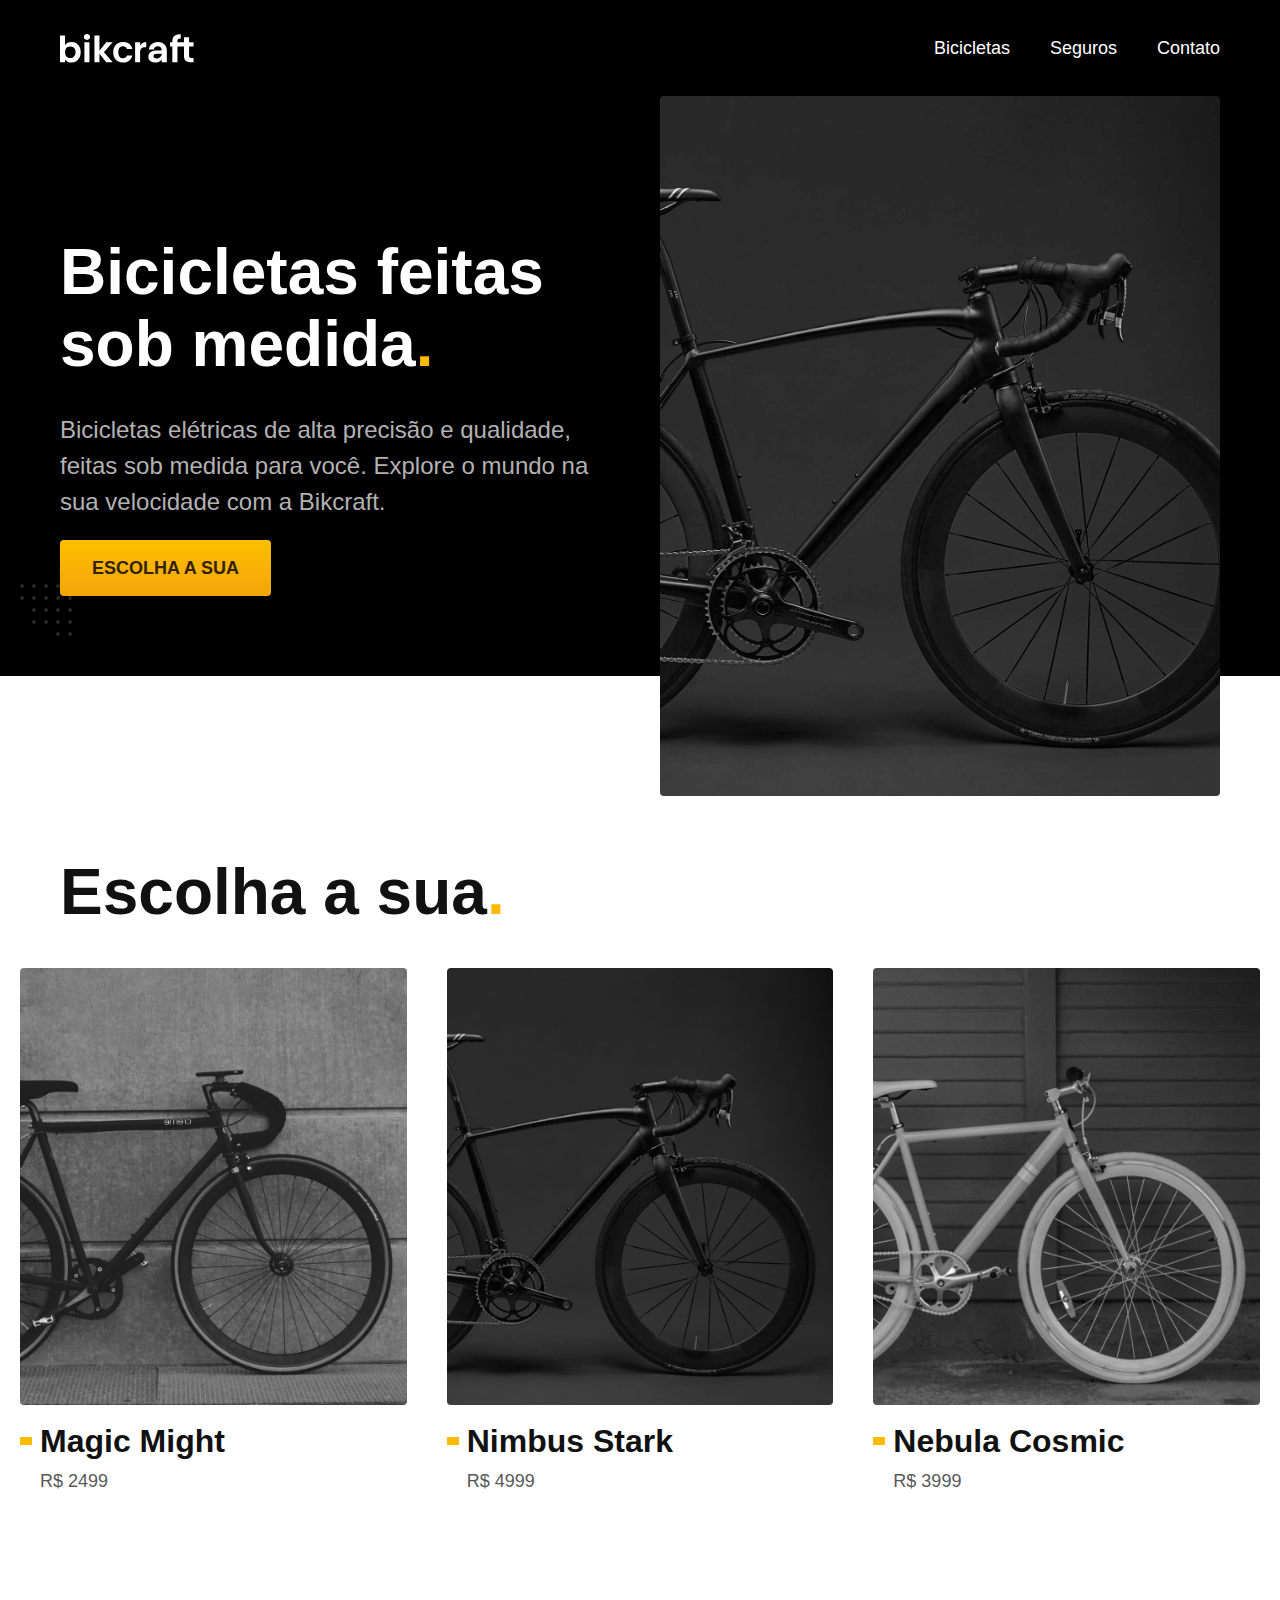
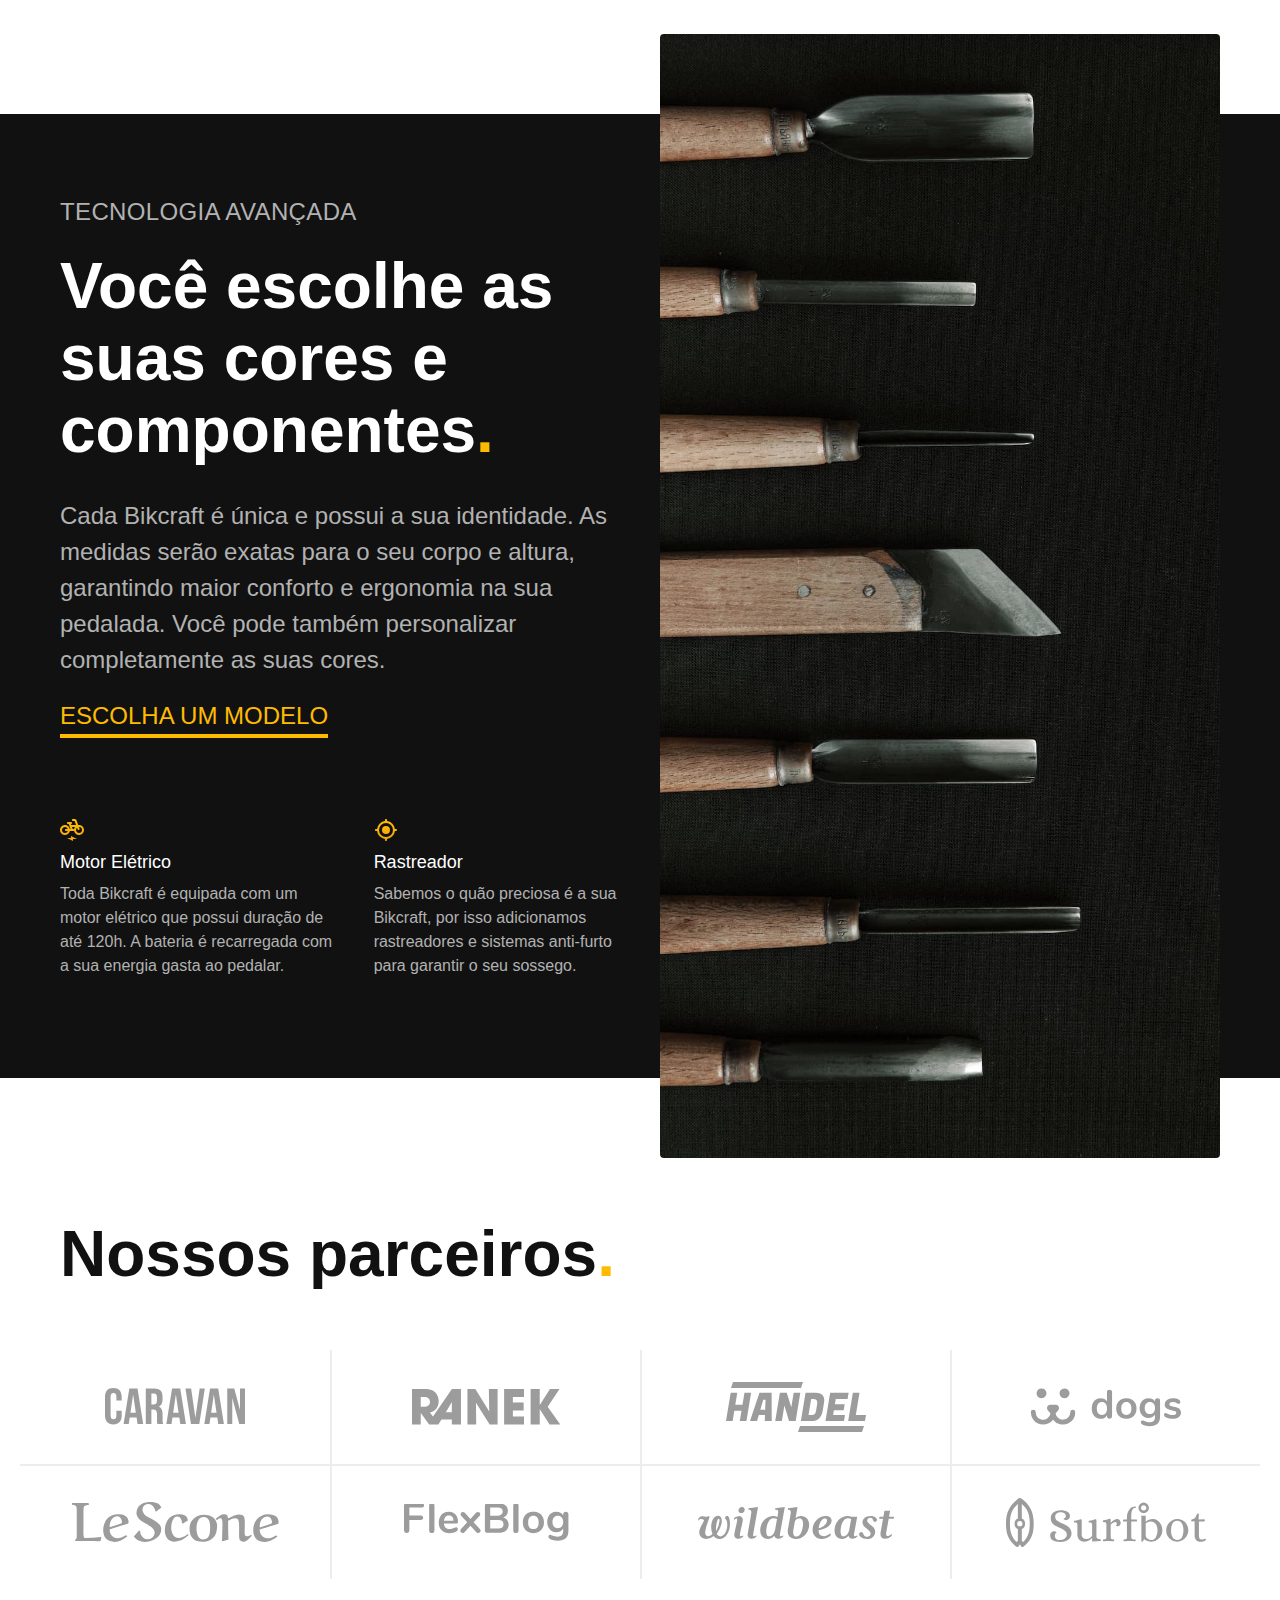
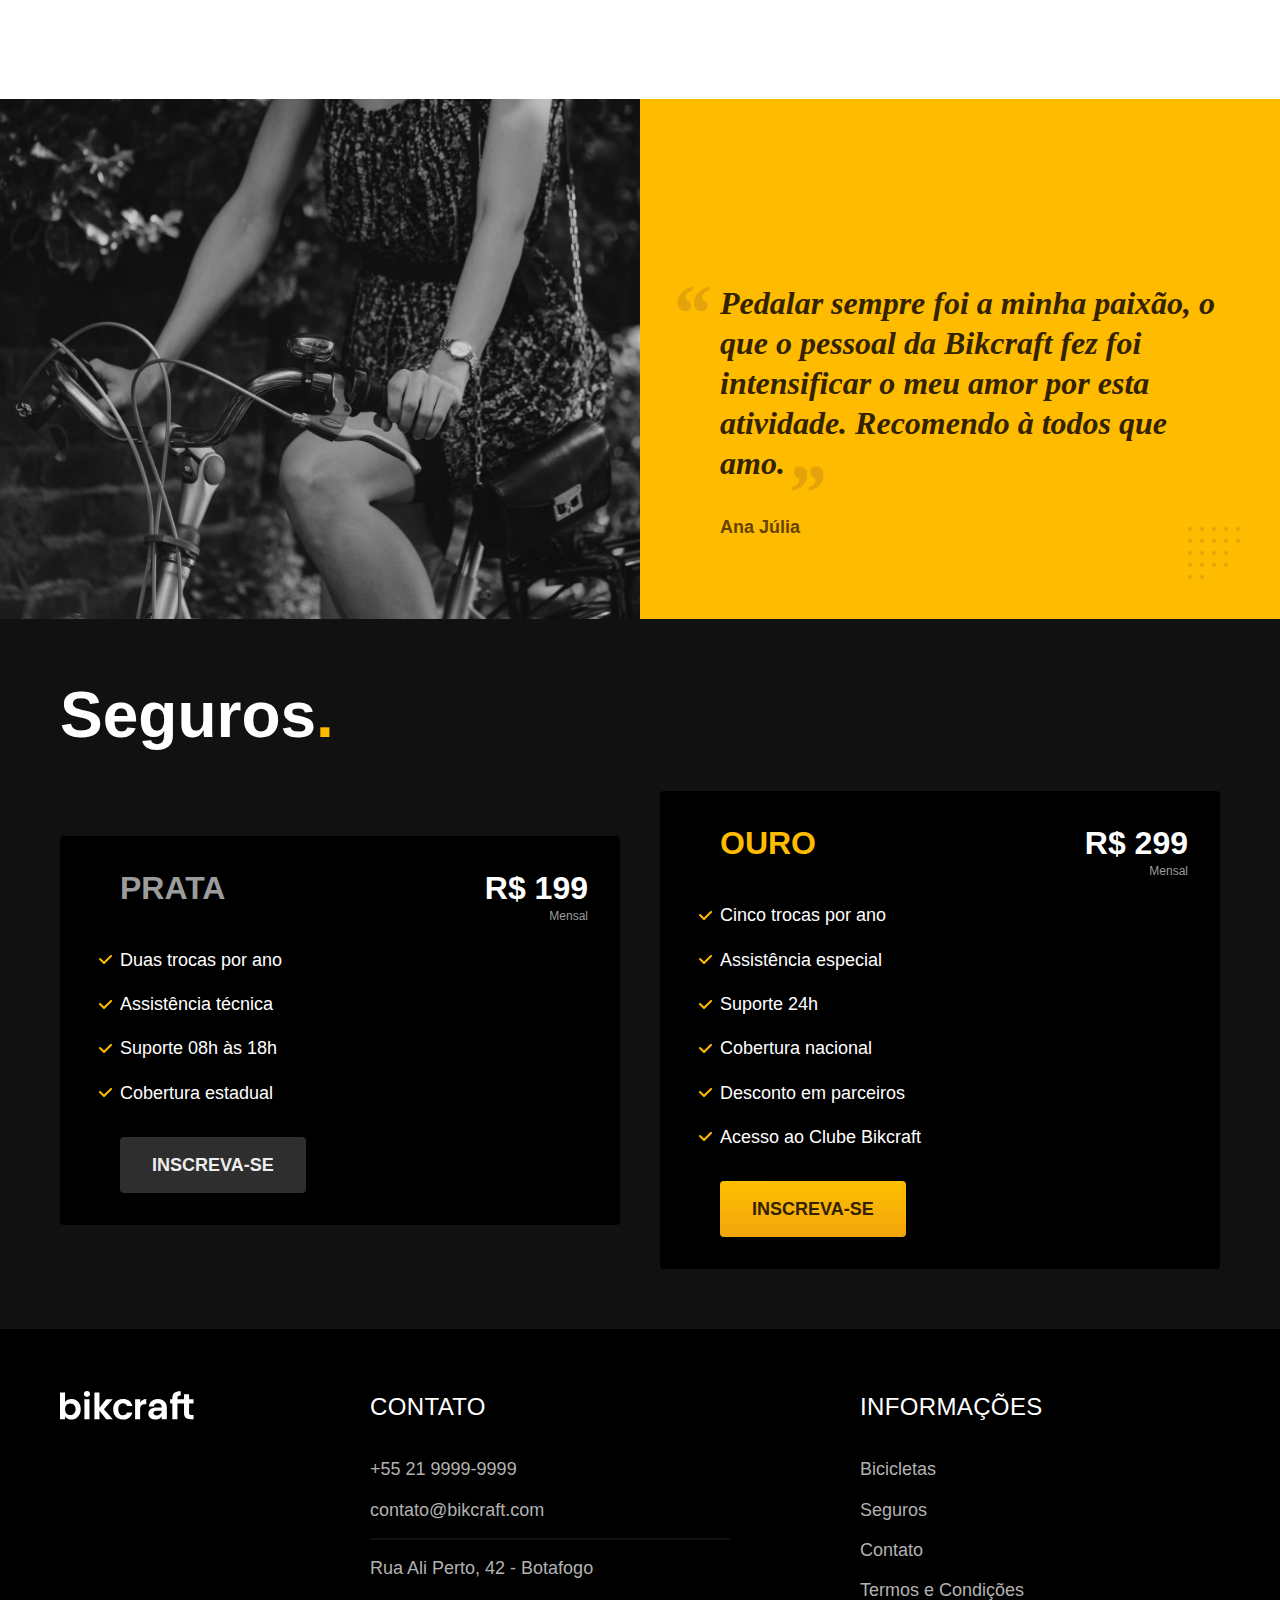
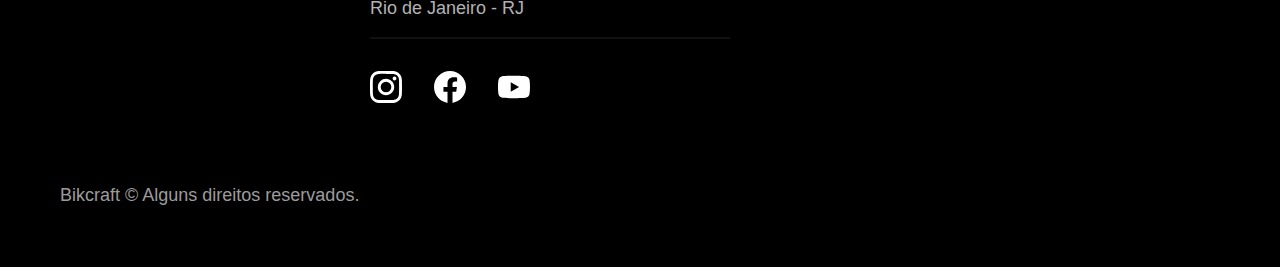
==== commit da509804: "Html e Css finalizado" ====
--- a/index.html
+++ b/index.html
@@ -7,6 +7,8 @@
     <title>Bikcraft - Bicicletas Elétricas</title>
     <meta name="description" content="Bicicletas elétricas de alta precisão e qualidade, 
         feitas sob medida para você. Explore o mundo na sua velocidade com a Bikcraft.">
+
+    <link rel="preload" href="./css/style.css" as="style">
     <link rel="stylesheet" href="./css/style.css">
 
     <!-- <link rel="preconnect" href="https://fonts.googleapis.com">
@@ -20,7 +22,7 @@
     <header class="header-bg">
         <div class="header container">
             <a href="./">
-                <img src="./img/bikcraft.svg" alt="Bikcraft">
+                <img src="./img/bikcraft.svg" width="136" height="32" alt="Bikcraft">
             </a>
             <nav aria-label="primaria">
                 <ul class="header-menu font-1-m cor-0">
@@ -43,9 +45,10 @@
                     velocidade com a Bikcraft.</p>
                 <a class="botao" href="./bicicletas.html">Escolha a sua</a>
             </div>
-            <div>
-                <img src="./img/fotos/introducao.jpg" alt="Bicicleta elêtrica preta.">
-            </div>
+            <picture>
+                <source media="(max-width: 800px)" srcset="./img/bicicletas/nimbus.jpg">
+                <img src="./img/fotos/introducao.jpg" width="1280" height="1600" alt="Bicicleta elêtrica preta.">
+            </picture>
         </div>
     </main>
 
@@ -55,21 +58,21 @@
         <ul>
             <li>
                 <a href="./bicicletas/magic.html">
-                    <img src="./img/bicicletas/magic-home.jpg" alt="Bicicleta Preta">
+                    <img src="./img/bicicletas/magic-home.jpg" width="920" height="1040" alt="Bicicleta Preta">
                     <h3 class="font-1-xl">Magic Might</h3>
                     <span class="font-2-m cor-8">R$ 2499</span>
                 </a>
             </li>
             <li>
                 <a href="./bicicletas/nimbus.html">
-                    <img src="./img/bicicletas/nimbus-home.jpg" alt="Bicicleta Preta">
-                    <h3 class="font-1-xl">Numbus Stark</h3>
+                    <img src="./img/bicicletas/nimbus-home.jpg" width="920" height="1040" alt="Bicicleta Preta">
+                    <h3 class="font-1-xl">Nimbus Stark</h3>
                     <span class="font-2-m cor-8">R$ 4999</span>
                 </a>
             </li>
             <li>
                 <a href="./bicicletas/nebula.html">
-                    <img src="./img/bicicletas/nebula-home.jpg" alt="Bicicleta Preta">
+                    <img src="./img/bicicletas/nebula-home.jpg" width="920" height="1040" alt="Bicicleta Preta">
                     <h3 class="font-1-xl">Nebula Cosmic</h3>
                     <span class="font-2-m cor-8">R$ 3999</span>
                 </a>
@@ -89,16 +92,16 @@
                 <a class="link" href="./bicicletas.html">Escolha um modelo</a>
                 <div class="tecnologias-vantagens">
                     <div>
-                        <img src="./img/icones/eletrica.svg" alt="">
-                        <h3 class="font-1-m cor-0">Moto Elétrico</h3>
+                        <img src="./img/icones/eletrica.svg" width="24" height="24" alt="">
+                        <h3 class="font-1-m cor-0">Motor Elétrico</h3>
                         <p class="font-2-s cor-5">
                             Toda Bikcraft é equipada com um motor elétrico que possui duração de até 120h. A bateria é
                             recarregada com a sua energia gasta ao pedalar.
                         </p>
                     </div>
                     <div>
-                        <img src="./img/icones/rastreador.svg" alt="">
-                        <h3 class="font-1-m cor-0">Moto Elétrico</h3>
+                        <img src="./img/icones/rastreador.svg" width="24" height="24" alt="">
+                        <h3 class="font-1-m cor-0">Rastreador</h3>
                         <p class="font-2-s cor-5">
                             Sabemos o quão preciosa é a sua Bikcraft, por isso adicionamos rastreadores e sistemas
                             anti-furto para garantir o seu sossego.
@@ -108,7 +111,7 @@
             </div>
 
             <div class="tecnologia-imagem">
-                <img src="./img/fotos/tecnologia.jpg" alt="">
+                <img src="./img/fotos/tecnologia.jpg" width="1200" height="1920" alt="">
             </div>
         </div>
     </article>
@@ -117,20 +120,21 @@
         <h2 class="container font-1-xxl">Nossos parceiros<span class="cor-p1">.</span></h2>
 
         <ul>
-            <li><img src="./img/parceiros/caravan.svg" alt="caravan"></li>
-            <li><img src="./img/parceiros/ranek.svg" alt="ranek"></li>
-            <li><img src="./img/parceiros/handel.svg" alt="handel"></li>
-            <li><img src="./img/parceiros/dogs.svg" alt="dogs"></li>
-            <li><img src="./img/parceiros/lescone.svg" alt="lescone"></li>
-            <li><img src="./img/parceiros/flexblog.svg" alt="lescone"></li>
-            <li><img src="./img/parceiros/wildbeast.svg" alt="wildbeast"></li>
-            <li><img src="./img/parceiros/surfbot.svg" alt="surfbot"></li>
+            <li><img src="./img/parceiros/caravan.svg" alt="caravan" width="140" height="38"></li>
+            <li><img src="./img/parceiros/ranek.svg" alt="ranek" width="149" height="36"></li>
+            <li><img src="./img/parceiros/handel.svg" alt="handel" width="140" height="50"></li>
+            <li><img src="./img/parceiros/dogs.svg" alt="dogs" width="152" height="39"></li>
+            <li><img src="./img/parceiros/lescone.svg" alt="lescone" width="208" height="41"></li>
+            <li><img src="./img/parceiros/flexblog.svg" alt="lescone" width="165" height="38"></li>
+            <li><img src="./img/parceiros/wildbeast.svg" alt="wildbeast" width="196" height="34"></li>
+            <li><img src="./img/parceiros/surfbot.svg" alt="surfbot" width="200" height="49"></li>
         </ul>
     </section>
 
     <section class="depoimento" aria-label="Depoimento">
         <div>
-            <img src="./img/fotos/depoimento.jpg" alt="Pessoa pedalando uma Bicicleta Bikcraft">
+            <img src="./img/fotos/depoimento.jpg" width="1560" height="1360"
+                alt="Pessoa pedalando uma Bicicleta Bikcraft">
         </div>
         <div class="depoimento-conteudo">
             <blockquote class="font-1-xl cor-p5">
@@ -147,7 +151,7 @@
             <div class="seguros-item">
                 <h3 class="font-1-xl cor-6">PRATA</h3>
                 <span class="font-1-xl cor-0">R$ 199 <span class="font-1-xs cor-6">Mensal</span></span>
-                <ul class="font-2-l cor-0">
+                <ul class="font-2-m cor-0">
                     <li>Duas trocas por ano</li>
                     <li>Assistência técnica</li>
                     <li>Suporte 08h às 18h</li>
@@ -158,8 +162,8 @@
 
             <div class="seguros-item">
                 <h3 class="font-1-xl cor-p1">OURO</h3>
-                <span class="font-1-xl cor-0">R$ 199 <span class="font-1-xs cor-6">Mensal</span></span>
-                <ul class="font-2-l cor-0">
+                <span class="font-1-xl cor-0">R$ 299 <span class="font-1-xs cor-6">Mensal</span></span>
+                <ul class="font-2-m cor-0">
                     <li>Cinco trocas por ano</li>
                     <li>Assistência especial</li>
                     <li>Suporte 24h</li>
@@ -174,24 +178,24 @@
 
     <footer class="footer-bg">
         <div class="footer container">
-            <img src="./img/bikcraft.svg" alt="Bikcraft">
+            <img src="./img/bikcraft.svg" width="136" height="32" alt="Bikcraft">
             <div class="footer-contato">
                 <h3 class="font-2-l-b cor-0">Contato</h3>
                 <ul class="font-2-m cor-5">
-                    <li><a href="tel:+5521999999999">+55 21 99999-9999</a></li>
-                    <li><a href="mailto:contato@bikcrat.com">contato@bikcrat.com</a></li>
+                    <li><a href="tel:+5521999999999">+55 21 9999-9999</a></li>
+                    <li><a href="mailto:contato@bikcrat.com">contato@bikcraft.com</a></li>
                     <li>Rua Ali Perto, 42 - Botafogo</li>
                     <li>Rio de Janeiro - RJ</li>
                 </ul>
                 <div class="footer-redes">
                     <a href="./">
-                        <img src="./img/redes/instagram.svg" alt="Instagram">
+                        <img src="./img/redes/instagram.svg" width="32" height="32" alt="Instagram">
                     </a>
                     <a href="./">
-                        <img src="./img/redes/facebook.svg" alt="facebook">
+                        <img src="./img/redes/facebook.svg" width="32" height="32" alt="facebook">
                     </a>
                     <a href="./">
-                        <img src="./img/redes/youtube.svg" alt="Youtuber">
+                        <img src="./img/redes/youtube.svg" width="32" height="32" alt="Youtuber">
                     </a>
                 </div>
             </div>
--- a/css/style.css
+++ b/css/style.css
@@ -32,5 +32,8 @@
 @import "./contato/contato.css";
 @import "./contato/lojas.css";
 
+/* Orcamento */
+@import "./orcamento/orcamento.css";
+
 /* Termos */
 @import "./termos/termos.css";--- a/css/style.css
+++ b/css/style.css
@@ -32,5 +32,8 @@
 @import "./contato/contato.css";
 @import "./contato/lojas.css";
 
+/* Orcamento */
+@import "./orcamento/orcamento.css";
+
 /* Termos */
 @import "./termos/termos.css";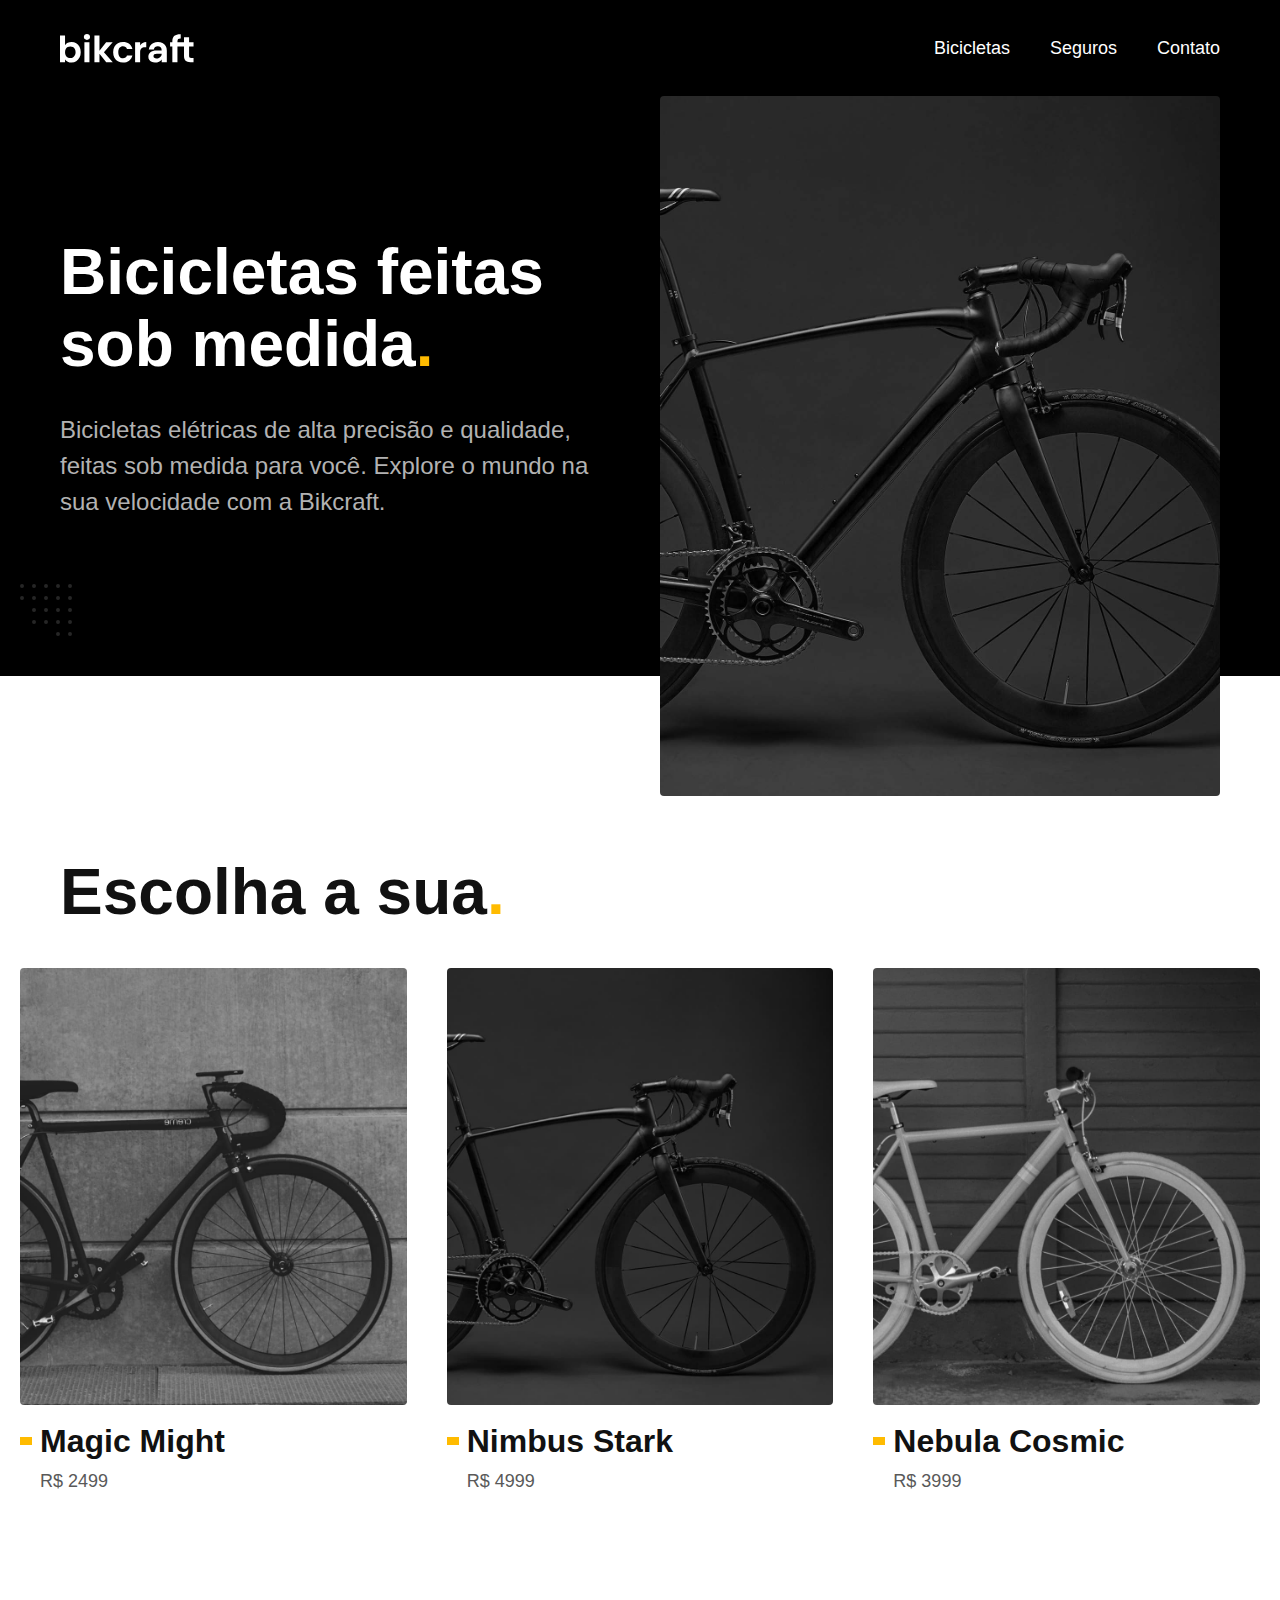
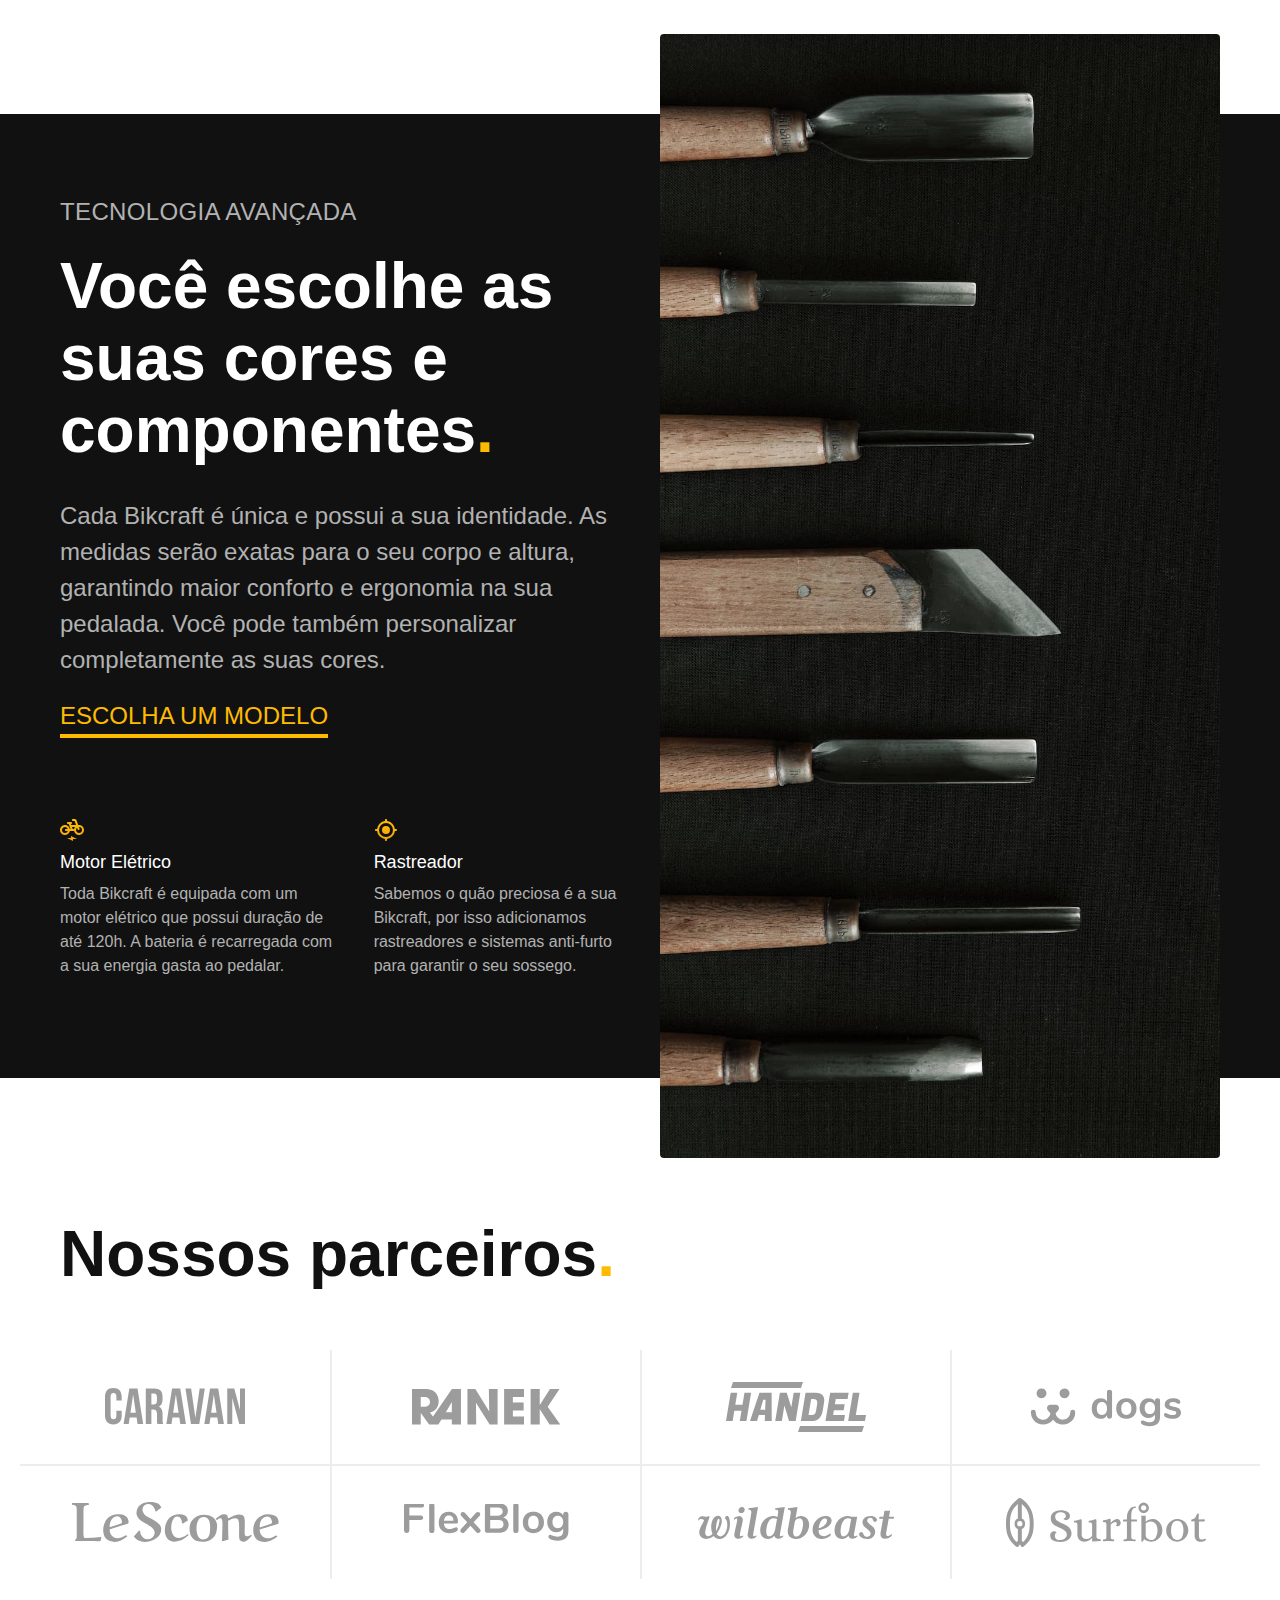
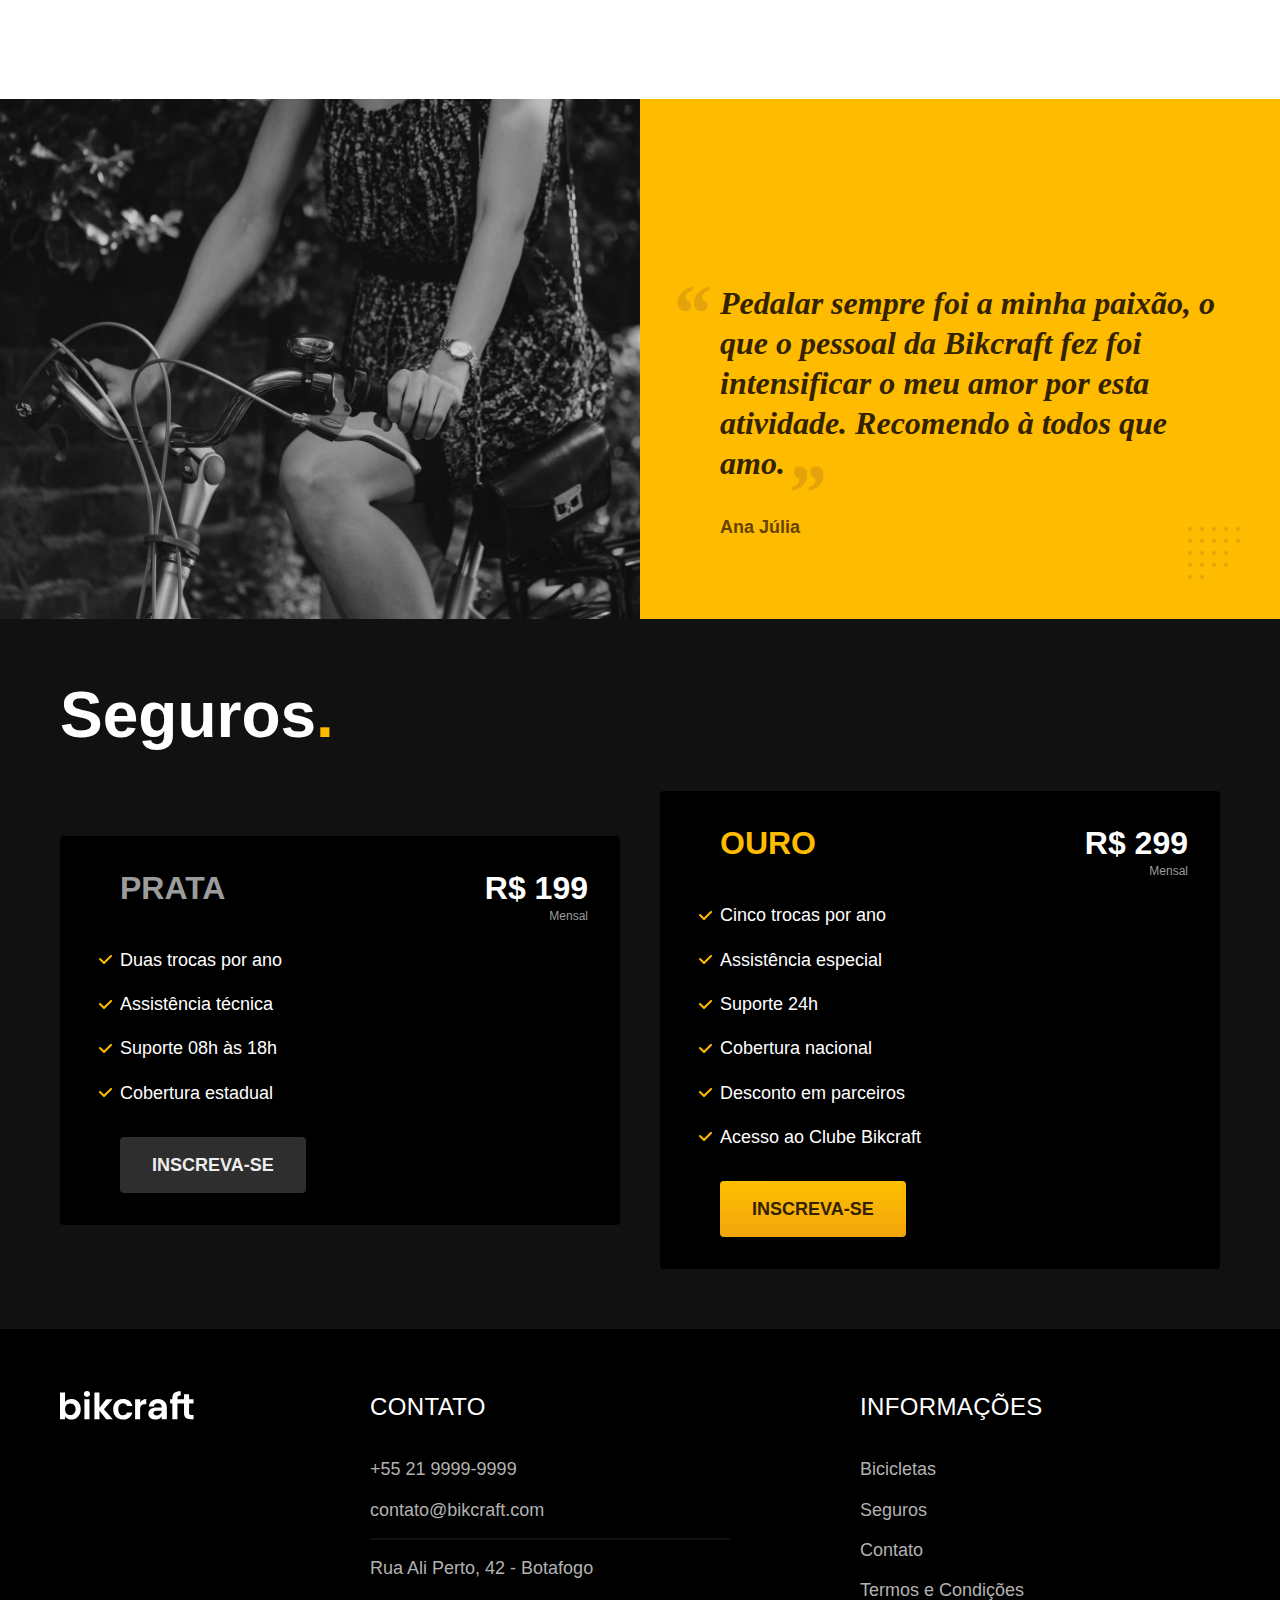
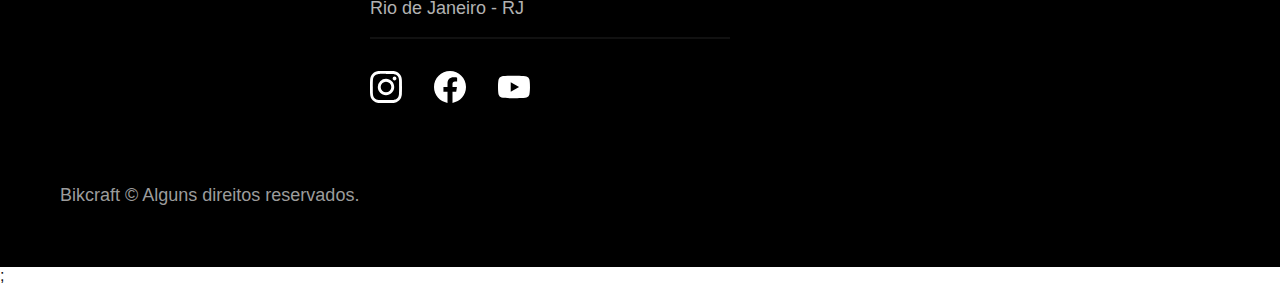
==== commit 674cc1a5: "Site sendo finalizado, adicionando algumas animações em JS" ====
--- a/index.html
+++ b/index.html
@@ -37,15 +37,19 @@
     <main class="introducao-bg">
         <div class="introducao container">
             <div class="introducao-conteudo">
-                <h1 class="font-1-xxl cor-0">Bicicletas feitas sob medida<span class="cor-p1">.</span></h1>
-                <p class="font-2-l cor-5">Bicicletas elétricas de alta precisão e qualidade, feitas sob medida
+                <h1 class="font-1-xxl cor-0 fadeInDown" data-anime="200">Bicicletas feitas sob medida<span
+                        class="cor-p1">.</span>
+                </h1>
+                <p class="font-2-l cor-5 fadeInDown" data-anime="400">Bicicletas elétricas de alta precisão e qualidade,
+                    feitas sob
+                    medida
                     para você.
                     Explore o mundo na
                     sua
                     velocidade com a Bikcraft.</p>
-                <a class="botao" href="./bicicletas.html">Escolha a sua</a>
-            </div>
-            <picture>
+                <a class="botao" data-anime="600 fadeInDown" href="./bicicletas.html">Escolha a sua</a>
+            </div>
+            <picture class="fadeInRight" data-anime="800">
                 <source media="(max-width: 800px)" srcset="./img/bicicletas/nimbus.jpg">
                 <img src="./img/fotos/introducao.jpg" width="1280" height="1600" alt="Bicicleta elêtrica preta.">
             </picture>
@@ -213,6 +217,9 @@
             <p class="footer-copy font-2-m cor-6">Bikcraft © Alguns direitos reservados.</p>
         </div>
     </footer>
+
+    <script src="./js/plugins/simple-anime.js"></script>;
+    <script src="./js/script.js"></script>
 </body>
 
 </html>--- a/css/style.css
+++ b/css/style.css
@@ -8,6 +8,7 @@
 @import "./utilidades/tipografia.css";
 @import "./utilidades/cores.css";
 @import "./utilidades/formulario.css";
+@import "./utilidades/animacao.css";
 
 /* Home */
 @import "./home/introducao.css";
--- a/css/style.css
+++ b/css/style.css
@@ -8,6 +8,7 @@
 @import "./utilidades/tipografia.css";
 @import "./utilidades/cores.css";
 @import "./utilidades/formulario.css";
+@import "./utilidades/animacao.css";
 
 /* Home */
 @import "./home/introducao.css";
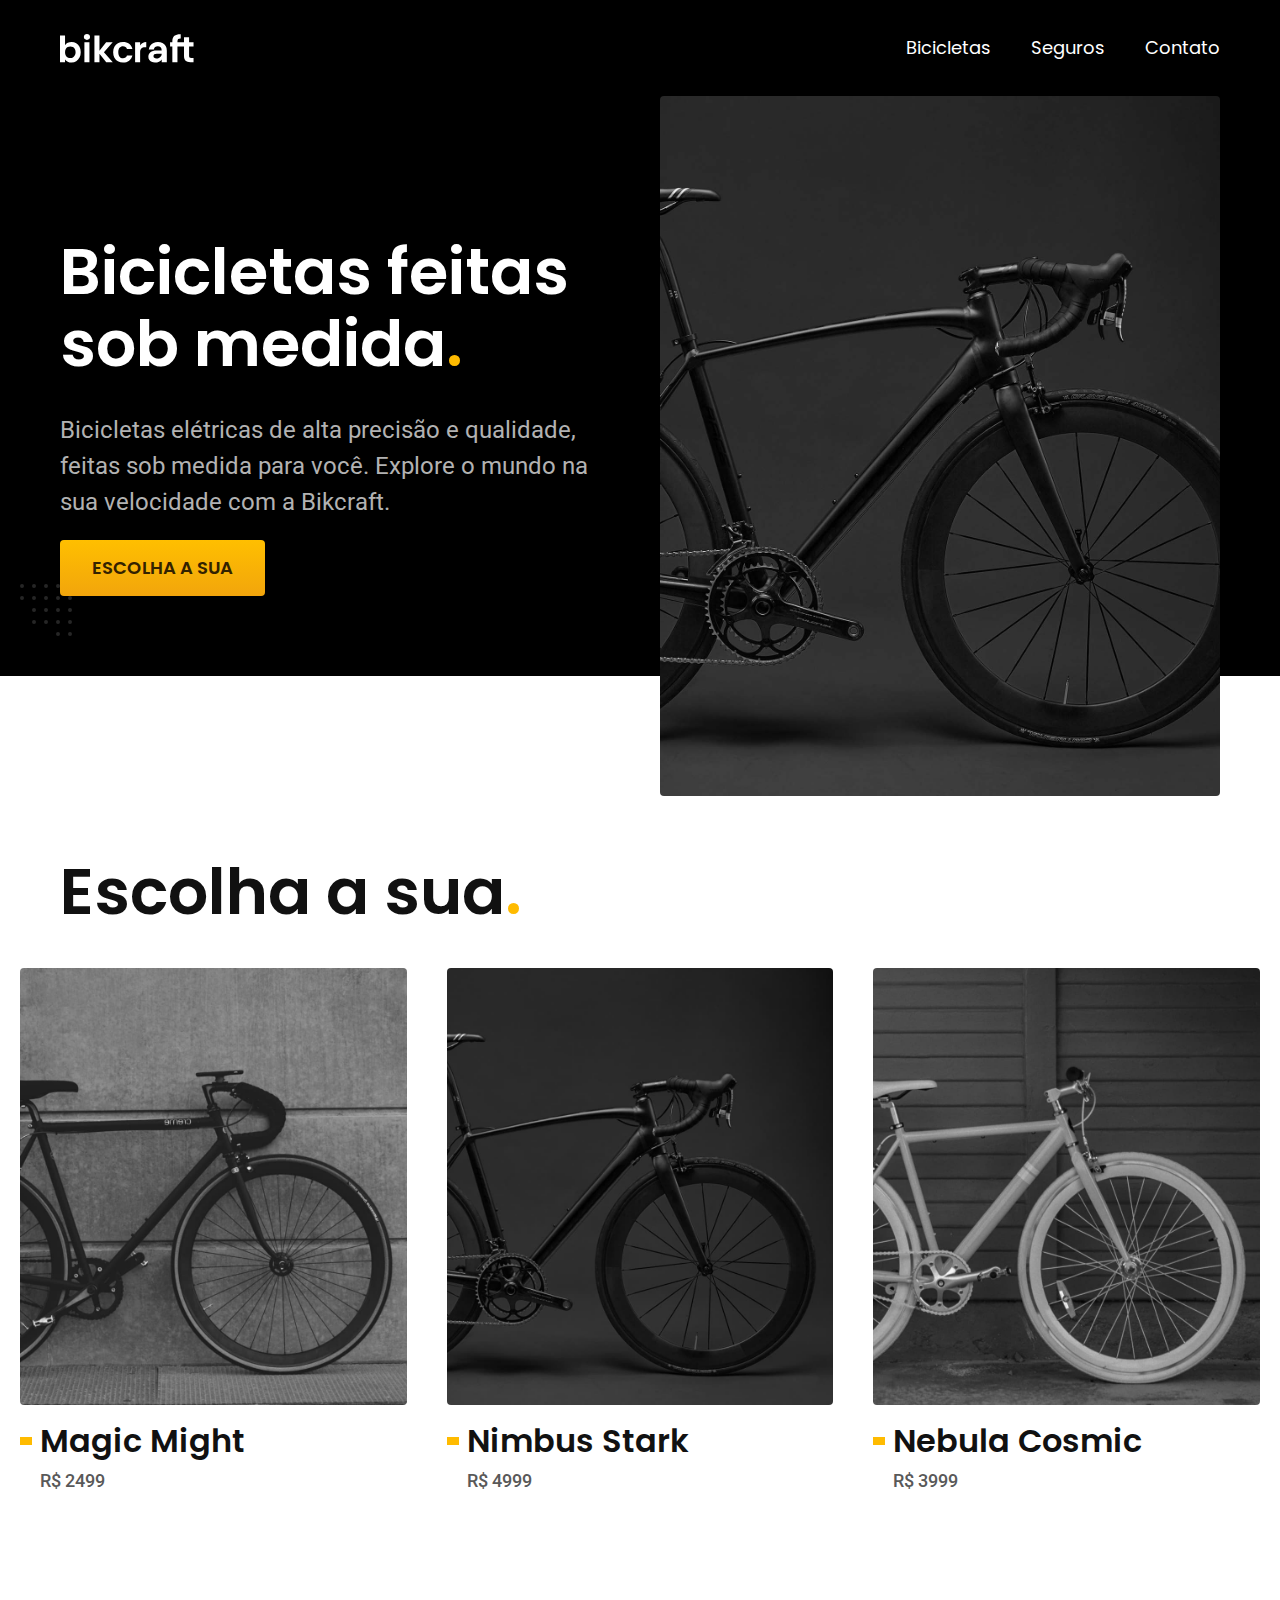
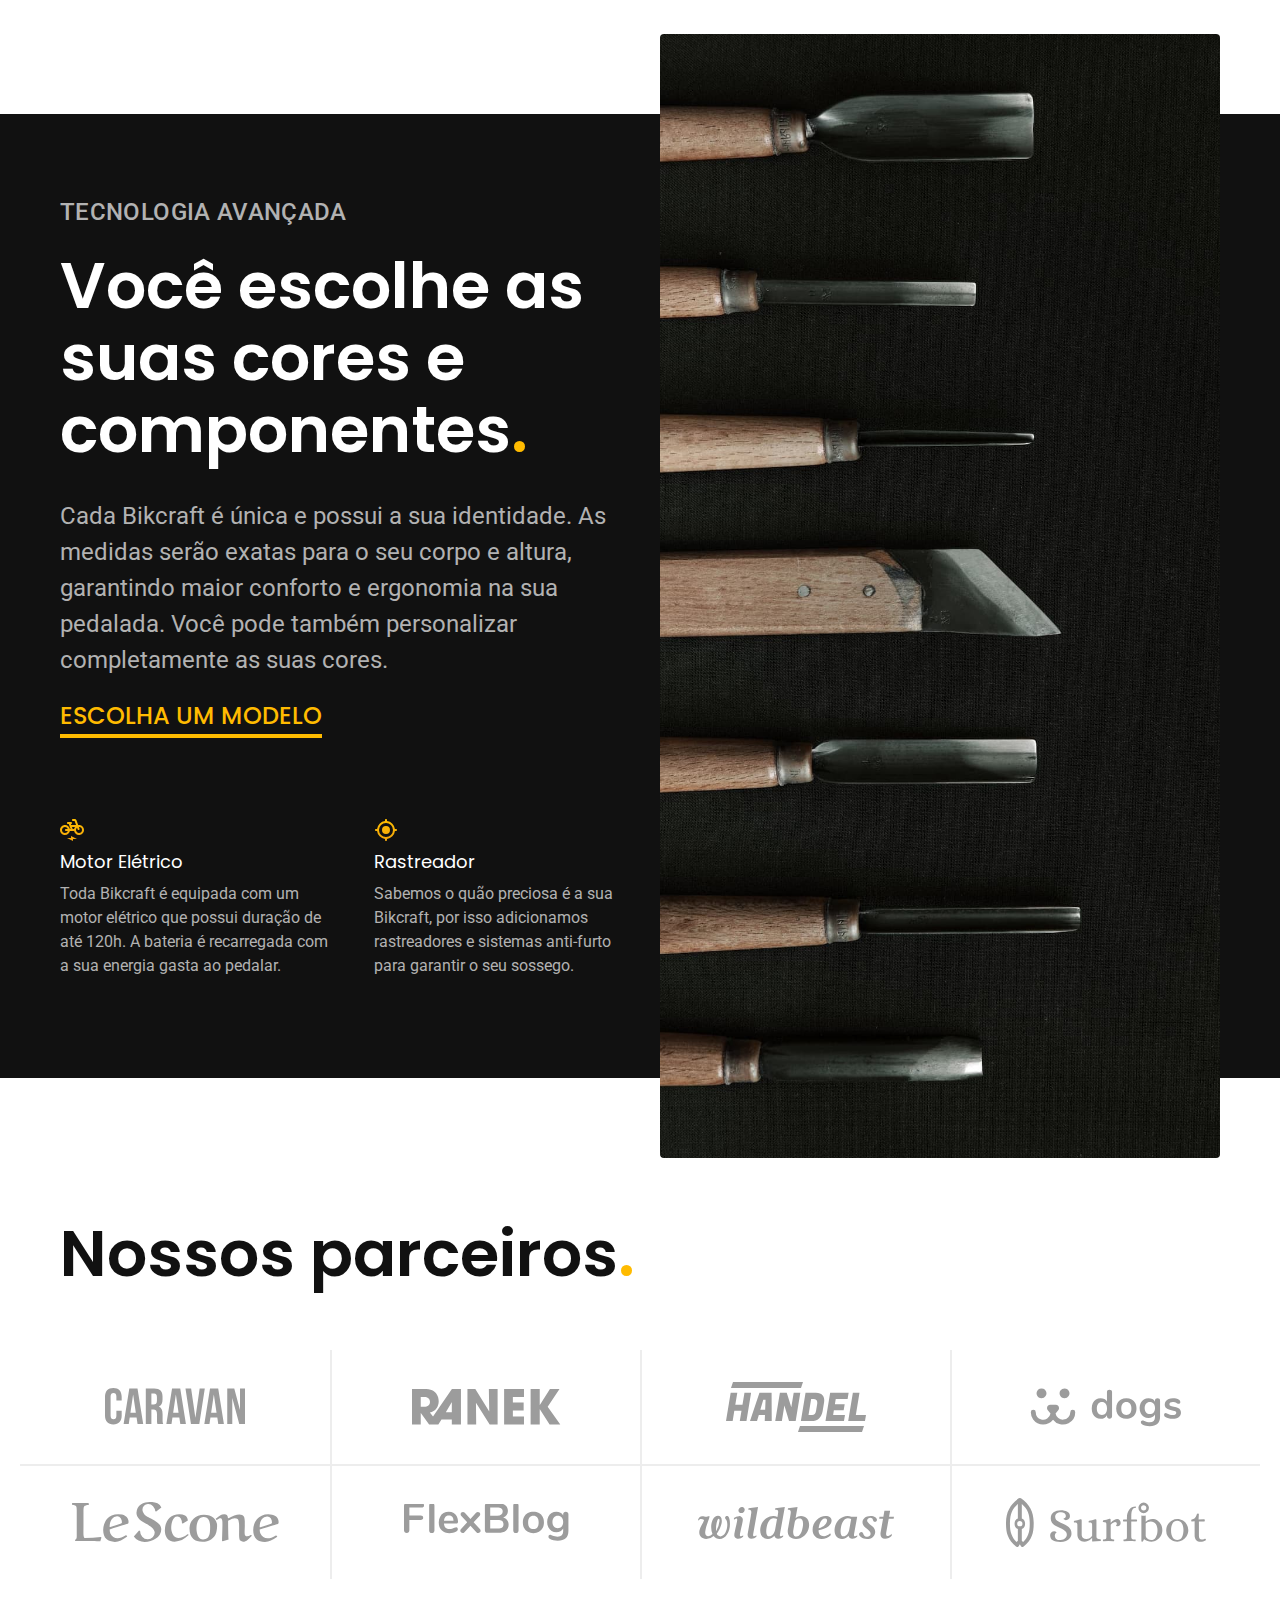
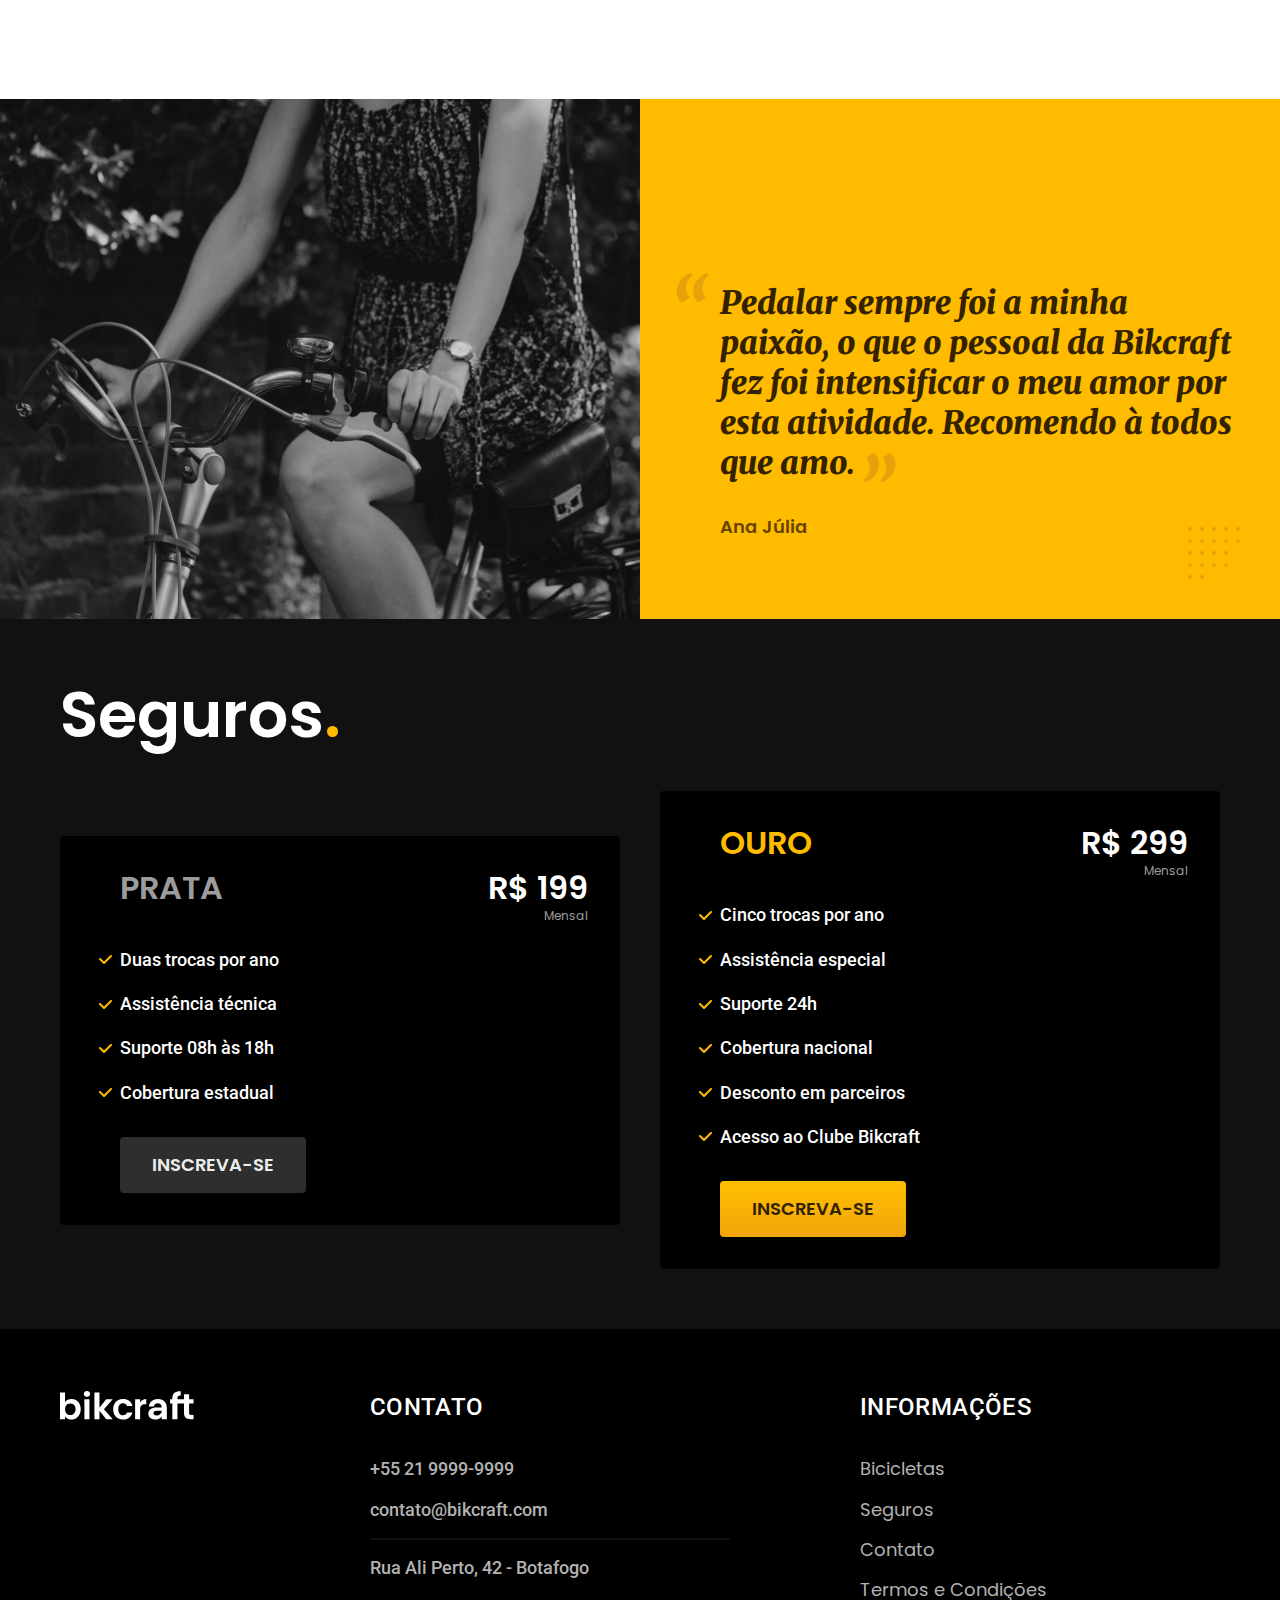
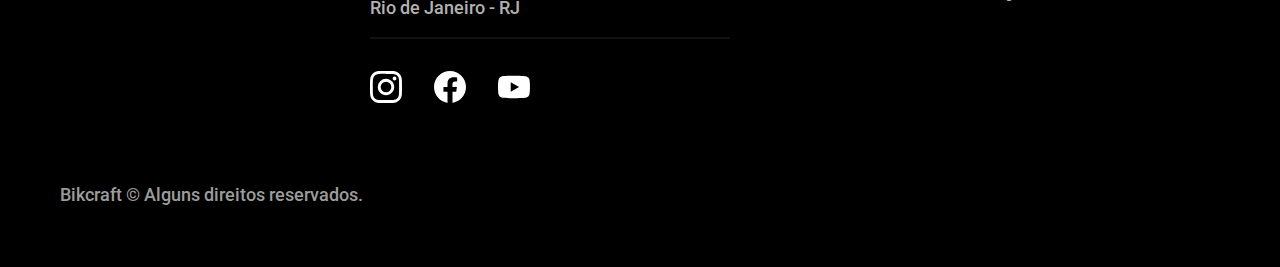
==== commit 6c3535e6: "Algumas melhorias" ====
--- a/index.html
+++ b/index.html
@@ -8,14 +8,16 @@
     <meta name="description" content="Bicicletas elétricas de alta precisão e qualidade, 
         feitas sob medida para você. Explore o mundo na sua velocidade com a Bikcraft.">
 
-    <link rel="preload" href="./css/style.css" as="style">
-    <link rel="stylesheet" href="./css/style.css">
-
-    <!-- <link rel="preconnect" href="https://fonts.googleapis.com">
+    <link rel="icon" href="./img/favicon.svg" type="image/svg+xml">
+    <link rel="preload" href="./css/style.min.css" as="style">
+    <link rel="stylesheet" href="./css/style.min.css">
+
+    <script>document.documentElement.classList.add('js')</script>
+    <link rel="preconnect" href="https://fonts.googleapis.com">
     <link rel="preconnect" href="https://fonts.gstatic.com" crossorigin>
     <link
         href="https://fonts.googleapis.com/css2?family=Poppins:ital,wght@0,400;0,500;1,400;1,500;&family=Roboto:ital,wght@0,400;0,500;1,400;1,500&family=Merriweather:ital,wght@0,900;1,900&display=swap"
-        rel="stylesheet"> -->
+        rel="stylesheet">
 </head>
 
 <body>
@@ -47,7 +49,7 @@
                     Explore o mundo na
                     sua
                     velocidade com a Bikcraft.</p>
-                <a class="botao" data-anime="600 fadeInDown" href="./bicicletas.html">Escolha a sua</a>
+                <a class="botao fadeInDown" data-anime="600" href="./bicicletas.html">Escolha a sua</a>
             </div>
             <picture class="fadeInRight" data-anime="800">
                 <source media="(max-width: 800px)" srcset="./img/bicicletas/nimbus.jpg">
@@ -218,7 +220,7 @@
         </div>
     </footer>
 
-    <script src="./js/plugins/simple-anime.js"></script>;
+    <script src="./js/plugins/simple-anime.js"></script>
     <script src="./js/script.js"></script>
 </body>
 
--- a/css/style.min.css
+++ b/css/style.min.css
@@ -0,0 +1 @@
+body{margin:0;font-family:Arial,Helvetica,sans-serif;color:#111}blockquote,dd,h1,h2,h3,h4,p,ul{margin:0}ul{padding:0;list-style:none}a{text-decoration:none;color:inherit}img{max-width:100%;height:auto;display:block}img[src$=".jpg"]{border-radius:4px}.header-bg{background-color:var(--cor-12)}.header{display:flex;flex-wrap:wrap;gap:20px;justify-content:space-between;align-items:center;padding-top:20px;padding-bottom:20px}.header-menu{display:flex;flex-wrap:wrap;gap:40px}.header-menu a{display:inline-block;padding:16px 0;position:relative}.header-menu a::after{content:"";display:block;height:2px;width:0;background:var(--cor-0);margin-top:4px;position:absolute}.header-menu a.ativo::after,.header-menu a:hover::after{width:100%;transition:.3s}@media (max-width:800px){.header-menu{gap:20px}.header-menu a{background:var(--cor-11);padding:12px 16px;border-radius:4px}.header-menu a:hover{background:var(--cor-10)}.header a::after{display:none}}@media (max-width:600px){.header-menu{gap:12px}.header-menu a{padding:8px 12px;font-size:14px}}.footer-bg{background:var(--cor-12)}.footer{display:grid;grid-template-columns:3fr 5fr 4fr;gap:40px;padding-top:60px;padding-bottom:60px}.footer h3{margin-bottom:32px}.footer ul{margin-bottom:32px}.footer-contato li:nth-child(2n):after{content:'';display:block;max-width:360px;height:2px;background:var(--cor-11);margin-top:16px}.footer li{margin-bottom:16px}.footer-redes{display:flex;gap:32px}.footer a:hover{color:var(--cor-0)}.footer-copy{grid-column:1/-1;margin-top:40px}@media (max-width:800px){.footer>img{display:none}.footer{grid-template-columns:1fr 1fr}}@media (max-width:600px){.footer{grid-template-columns:1fr;gap:60px}.footer-copy{margin-top:0}}.container{box-sizing:border-box;max-width:1200px;padding-left:20px;padding-right:20px;margin-left:auto;margin-right:auto}.bicicletas-lista{padding-top:60px;padding-bottom:120px}.botao{display:inline-block;padding:16px 32px;background:linear-gradient(#ffbf00,#f2a50c);border-radius:4px;box-shadow:0 1px 2px rgba(0,0,0,.1);text-transform:uppercase;color:var(--cor-p5);font-size:18px;font:600 1.125rem/1.35 Poppins,sans-serif;max-width:max-content;border:none;cursor:pointer}.botao:hover{background:linear-gradient(#ffb60d,#e59317)}.botao.secundario{background:var(--cor-10);color:var(--cor-2)}.botao.secundario:hover{background:var(--cor-9)}.botao.seta{display:flex;align-items:center}.botao.seta::after{content:'';display:inline-block;width:18px;height:10px;margin-left:12px;background:url(../img/icones/seta.svg);transition:transform .3s}.botao.seta:hover:after{transform:translateX(6px)}@media (max-width:600px){.botao{padding:12px 16px;font-size:1rem}}.link{display:inline-block;color:var(--cor-p1);font:500 1.5rem/1.5 Poppins,sans-serif;text-transform:uppercase}.link::after{content:'';display:block;width:100%;height:4px;background-color:currentColor}.link:hover{color:var(--cor-0)}.titulo-bg{padding-top:60px;padding-bottom:60px;background:var(--cor-11)}.titulo{background:url(../img/dec/top-right.svg) no-repeat top right 20px}.titulo p{margin-bottom:4px}@media (max-width:800px){.titulo{padding-top:40px;padding-bottom:40px}.titulo p{font-size:1rem;text-transform:lowercase;font-weight:400}}.font-1-xs{font:400 0.75rem/1.35 Poppins,sans-serif}.font-2-xs{font:400 0.875rem/1.43 Roboto,sans-serif}.font-1-s{font:400 1rem/1.5 Poppins,sans-serif}.font-2-s{font:400 1rem/1.5 Roboto,sans-serif}.font-1-m,.font-1-m-b{font:400 1.125rem/1.35 Poppins,sans-serif}.font-1-m-b{font-weight:600}.font-2-m{font:500 1.125rem/1.35 Roboto,sans-serif}.font-1-l{font:400 1.5rem/1.5 Poppins,sans-serif}.font-2-l,.font-2-l-b{font:400 1.5rem/1.5 Roboto,sans-serif}.font-2-l-b{font-weight:500;letter-spacing:.015em;text-transform:uppercase}.font-1-xl{font:600 2rem/1.25 Poppins,sans-serif}.font-2-xl{font:500 2rem/1.25 Roboto,sans-serif}.font-1-xxl{font:600 4rem/1.125 Poppins,sans-serif}@media (max-width:1200px){.font-1-xxl{font-size:3rem}.font-2-l,.font-2-l-b{font-size:1.125rem}}@media (max-width:800px){.font-1-xxl{font-size:2rem}.font-1-xl,.font-2-xl{font-size:1.5rem}}:root{--cor-0:#ffffff;--cor-1:#f7f7f7;--cor-2:#ededed;--cor-3:#dedede;--cor-4:#cccccc;--cor-5:#b2b2b2;--cor-6:#9c9c9c;--cor-7:#717171;--cor-8:#595959;--cor-9:#404040;--cor-10:#2e2e2e;--cor-11:#111111;--cor-12:#000000;--cor-p1:#ffbb00;--cor-p2:#e4a30b;--cor-p3:#a66f00;--cor-p4:#664400;--cor-p5:#332200}.cor-0{color:var(--cor-0)}.cor-1{color:var(--cor-1)}.cor-2{color:var(--cor-2)}.cor-3{color:var(--cor-3)}.cor-4{color:var(--cor-4)}.cor-5{color:var(--cor-5)}.cor-6{color:var(--cor-6)}.cor-7{color:var(--cor-7)}.cor-8{color:var(--cor-8)}.cor-9{color:var(--cor-9)}.cor-10{color:var(--cor-10)}.cor-11{color:var(--cor-11)}.cor-12{color:var(--cor-12)}.cor-p1{color:var(--cor-p1)}.cor-p2{color:var(--cor-p2)}.cor-p3{color:var(--cor-p3)}.cor-p4{color:var(--cor-p4)}.cor-p5{color:var(--cor-p5)}.form{display:grid;grid-template-columns:1fr 1fr;gap:20px}.form label{display:block;font:400 1rem/1.5 Poppins,sans-serif;margin-bottom:4px}.form .col-2{grid-column:span 2}.form input[type=email],.form input[type=text],.form textarea{font:400 1rem/1.5 roboto,sans-serif;background:var(--cor-1);border:1px solid var(--cor-2);padding:12px;border-radius:4px;width:100%;box-sizing:border-box}.form input[type=email]:focus,.form input[type=text]:focus,.form textarea:focus{outline:0;border-color:var(--cor-p1);background:var(--cor-0);box-shadow:0 0 0 2px #fea}@media (max-width:600px){.form{grid-template-columns:1fr}.form .col-2{grid-column:1}}.js .fadeInDown{transform:translate3d(0,-20px,0)}.js .fadeInUp{transform:translate3d(0,20px,0)}.js .fadeInRight{transform:translate3d(20px,0,0)}.js .fadeInLeft{transform:translate3d(-20px,0,0)}.js [data-anime]{opacity:0}.js .anime{opacity:1;transform:none;transition:transform .8s,opacity .8s}.introducao-bg{background:var(--cor-12) url(../img/dec/bottom-left.svg) no-repeat bottom 160px left 20px;box-shadow:inset 0 -120px var(--cor-0)}.introducao{display:grid;grid-template-columns:1fr 1fr;gap:0 40px}.introducao-conteudo{align-self:end;padding-bottom:200px}.introducao img{width:100%;height:100%;object-fit:cover;border-radius:4px}.introducao h1{margin-bottom:32px}.introducao p{margin-bottom:20px}@media (max-width:800px){.introducao-bg{background-color:var(--cor-11);padding-top:40px;box-shadow:inset 0 -60px var(--cor-0)}.introducao{grid-template-columns:1fr;gap:32px}.introducao-conteudo{padding-bottom:0}.introducao h1{margin-bottom:16px}.introducao img{height:300px;width:100%}}.tecnologia-bg{background-color:var(--cor-11);box-shadow:inset 0 80px var(--cor-0),inset 0 -80px var(--cor-0)}.tecnologia{display:grid;grid-template-columns:1fr 1fr;gap:40px}.tecnologia-imagem img{width:100%;height:100%;object-fit:cover;object-position:left}.tecnologia-conteudo{padding-top:160px;padding-bottom:160px}.tecnologia-conteudo>span{display:block;margin-bottom:20px}.tecnologia-conteudo h2{margin-bottom:32px}.tecnologia p{margin-bottom:20px}.tecnologia a{margin-bottom:80px}.tecnologias-vantagens{display:flex;gap:40px}.tecnologias-vantagens h3{margin-bottom:8px;width:max-content}.tecnologias-vantagens img{width:24px;margin-bottom:8px}@media (max-width:800px){.tecnologia-bg{box-shadow:initial}.tecnologia{grid-template-columns:1fr}.tecnologia-conteudo{padding-top:60px;padding-bottom:60px}.tecnologia-imagem{display:none}.tecnologia a{margin-bottom:60px}}@media (max-width:600px){.tecnologias-vantagens{flex-direction:column}}.parceiros{padding-top:60px;padding-bottom:120px}.parceiros h2{margin-bottom:60px}.parceiros ul{padding:0 20px;max-width:1400px;display:grid;grid-template-columns:repeat(4,1fr);margin:0 auto}.parceiros li{display:flex;padding:32px;border-left:2px solid var(--cor-2)}.parceiros img{margin:auto}.parceiros li:first-child,.parceiros li:nth-child(5){border-left:none}.parceiros li:nth-child(n+5){border-top:2px solid var(--cor-2)}@media (max-width:800px){.parceiros{padding-bottom:60px}.parceiros li{padding:20px}.parceiros h2{margin-bottom:20px}.parceiros ul{grid-template-columns:repeat(2,1fr)}.parceiros li:nth-child(n+3){border-top:2px solid var(--cor-2)}.parceiros li:nth-child(odd){border-left:none}}.depoimento{display:grid;grid-template-columns:1fr 1fr;background-color:var(--cor-p1);overflow:hidden}.depoimento img{width:100%;height:100%;object-fit:cover;border-radius:0}.depoimento-conteudo{padding:40px 40px 80px 80px;align-self:end;background:url(../img/dec/bottom-right-p.svg) no-repeat bottom 40px right 40px}.depoimento-conteudo p{max-width:32ch;font-family:Merriweather,serif;font-style:italic;font-weight:900;margin-bottom:32px;position:relative}.depoimento p::after,.depoimento p::before{font-size:5rem;color:var(--cor-p2);position:absolute}.depoimento p::before{content:'“';left:-50px;top:-20px}.depoimento p::after{content:'”'}@media (min-width:1200px){.depoimento img{max-height:520px}}@media (max-width:800px){.depoimento{grid-template-columns:1fr;text-align:center}.depoimento img{max-height:200px}.depoimento-conteudo{padding:40px 20px;margin:auto}}.bicicletas-lista{padding-top:60px;padding-bottom:120px}.bicicletas-lista h2{margin-bottom:40px}.bicicletas-lista ul{display:flex;gap:40px;padding:0 20px 20px 20px;max-width:1400px;margin-left:auto;margin-right:auto;overflow-x:auto}#bicicleta .bicicletas-lista ul{padding:0 0 20px 0}.bicicletas-lista li{flex:1;min-width:280px}.bicicletas-lista a{display:block}.bicicletas-lista img{margin-bottom:16px}.bicicletas-lista h3{margin-bottom:8px;display:flex;align-items:center}.bicicletas-lista h3::before{content:'';display:inline-block;height:8px;width:12px;margin-right:8px;background-color:var(--cor-p1);transition:width .2s}.bicicletas-lista a:hover h3::before{width:24px}.bicicletas-lista li span{padding-left:20px}@media (max-width:800px){.bicicletas-lista{padding-bottom:60px}.bicicletas-lista ul{gap:20px}}.bicicletas-bg{background:linear-gradient(to right,var(--cor-0) 30%,var(--cor-11) 30%)}.bicicletas{display:grid;grid-template-columns:1fr 1fr;gap:40px;padding-top:60px;padding-bottom:60px;background:url(../img/dec/top-right.svg) no-repeat top 40px right 20px}.bicicletas-imagem{display:grid}.bicicletas-imagem img{grid-area:1/1}.bicicletas-imagem span{place-self:start end;grid-area:1/1;margin-top:20px;display:inline-block;background:var(--cor-12);padding:8px 16px 8px 8px;border-radius:4px 0 0 4px}.bicicletas-conteudo{display:grid;grid-template-columns:1fr auto;align-content:start}.bicicletas h2,.bicicletas p{grid-column:1/-1}.bicicletas h2{margin-bottom:20px}.bicicletas h2::before{content:'';display:block;width:12px;height:8px;background-color:var(--cor-p1);margin-bottom:8px}.bicicletas p{margin-bottom:32px}.bicicletas a{place-self:end}.bicicletas li{display:flex;align-items:center}.bicicletas ul{display:grid;gap:16px}.bicicletas-conteudo img{width:24px;margin-right:8px}@media (max-width:800px){.bicicletas-bg{background:var(--cor-11) 30%}.bicicletas{grid-template-columns:1fr;gap:20px;padding-top:40px;padding-bottom:40px}}@media (max-width:600px){.bicicletas-conteudo{grid-template-columns:1fr}.bicicletas ul{font-size:1rem;grid-template-columns:1fr 1fr;margin-bottom:32px}.bicicletas a{place-self:start}}.bicicleta{display:grid;grid-template-columns:1fr 1fr;align-items:start;gap:40px;padding-top:60px;padding-bottom:60px}#bicicleta .titulo p{text-transform:uppercase}.bicicleta-imagens{display:flex;flex-wrap:wrap;gap:20px}.bicicleta-imagens img{flex:1;min-width:200px}.bicicleta-imagens img:first-child{min-width:100%}.bicicleta-conteudo>p{margin-bottom:32px}.bicicleta-comprar{display:grid;grid-template-columns:max-content auto;align-items:center;justify-items:start;gap:8px 12px;margin-bottom:40px}.bicicleta-comprar a{grid-row:span 2}.bicicleta-comprar span{display:flex;align-items:center;background-color:var(--cor-12);gap:8px;padding:4px 8px;border-radius:4px}.bicicleta-conteudo h2{text-transform:uppercase;letter-spacing:.015em;margin-bottom:12px}.bicicleta-ficha,.bicicleta-informacoes{padding:32px;background:var(--cor-12);border-radius:4px}.bicicleta-informacoes{display:grid;grid-template-columns:1fr 1fr;margin-bottom:40px;gap:32px}.bicicleta-informacoes img{width:24px;margin-bottom:8px}.bicicleta-informacoes h3{margin-bottom:8px}.bicicleta-ficha li{padding:4px 0;display:flex;justify-content:space-between;border-bottom:1px solid var(--cor-11)}.bicicleta-ficha li:last-child{border-bottom:none}.bicicleta-ficha span{color:var(--cor-6)}@media (max-width:800px){.bicicleta{grid-template-columns:1fr;padding-top:40px;padding-bottom:40px}.bicicleta-imagens{grid-row:2}}@media (max-width:400px){.bicicleta-informacoes{grid-template-columns:1fr}.bicicleta-comprar{grid-template-columns:1fr}}.seguro-bg{background-color:var(--cor-11);box-shadow:inset 0 120px var(--cor-0),inset 0 -120px var(--cor-12)}.seguro{display:grid;grid-template-columns:1fr 1fr;gap:40px}.seguro-imagem img{width:100%;height:100%;object-fit:cover}.seguro-conteudo{padding-top:180px;padding-bottom:180px}.seguro h2{margin-bottom:32px}.seguro p{margin-bottom:20px}@media (max-width:800px){.seguro-bg{box-shadow:inset 0 -60px var(--cor-12)}.seguro{grid-template-columns:1fr}.seguro-conteudo{grid-row:1;padding-top:40px;padding-bottom:0}}.seguros-bg{background-color:var(--cor-11)}.seguros{padding-top:60px;padding-bottom:60px;display:grid;grid-template-columns:1fr 1fr;gap:40px;align-items:center}#seguros .seguros{padding-top:0}.seguros h2{grid-column:1/-1}.seguros-item{background-color:var(--cor-12);padding:32px 32px 32px 60px;display:grid;grid-template-columns:1fr auto;border-radius:4px}.seguros-item h3{margin-bottom:40px}.seguros-item span{grid-column:2;display:block;text-align:right}.seguros-item ul{grid-column:1/-1;margin-bottom:32px}.seguros-item li{display:flex;align-items:center;position:relative}.seguros-item li+li{margin-top:20px}.seguros-item li::before{content:'';display:inline-block;width:13px;height:9px;background-image:url(../img/icones/lista.svg);position:absolute;left:-21px}.seguros-item a{grid-column:1/-1}@media (max-width:800px){.seguros{grid-template-columns:1fr}}.vantagens-bg{background-color:var(--cor-12)}.vantagens{padding-top:120px;padding-bottom:120px}.vantagens h2{margin-bottom:60px}.vantagens ul{display:grid;grid-template-columns:repeat(auto-fit,minmax(280px,max-content));gap:40px 80px}.vantagens h3,.vantagens img{margin-bottom:8px}@media (max-width:800px){.vantagens{padding-top:60px;padding-bottom:60px}.vantagens h2{margin-bottom:40px}.vantagens ul{gap:20px}}.perguntas{padding-top:120px;padding-bottom:120px}.perguntas h2{margin-bottom:60px}.perguntas dl>div{padding:20px;border-radius:4px}.perguntas dl>div:nth-child(odd){background-color:var(--cor-1)}.perguntas button{display:grid;grid-template-columns:auto 1fr auto;align-items:center;gap:8px;cursor:pointer;border:none;background:0 0;width:100%;text-align:left}.perguntas button::before{content:'';display:inline-block;width:12px;height:8px;background-color:var(--cor-p1)}.perguntas button::after{content:'';display:inline-block;width:14px;height:6px;background:url(../img/icones/seta-abrir.svg);transition:.3s}.perguntas button:hover::after,.perguntas button[aria-expanded=true]::after{transform:rotate(180deg)}.js .perguntas dd{display:none}.js .perguntas dd.ativa{display:block}.perguntas dd{padding-left:20px;padding-top:16px;max-width:80ch}@media (max-width:800px){.perguntas{padding-top:60px;padding-bottom:60px}.perguntas h2{margin-bottom:40px}}#contato{background:linear-gradient(var(--cor-11) 600px,var(--cor-1) 0)}.contato{display:grid;grid-template-columns:5fr 7fr}.contato-dados,.contato-formulario{padding:60px;box-shadow:0 1px 2px rgba(0,0,0,.1)}.contato-dados{border-radius:5px 0 0 5px;background:var(--cor-12) url(../img/dec/bottom-left.svg) no-repeat bottom 20px left 20px}.contato-formulario{border-radius:0 5px 5px 0;background:var(--cor-0) url(../img/dec/bottom-right.svg) no-repeat bottom 20px right 20px}.contato-dados h2{margin-bottom:60px}.contato-endereco{margin-bottom:32px;padding-left:28px;background:url(../img/icones/local.svg) no-repeat 0 2px}.contato-endereco p{margin-bottom:8px}.contato-meios a{display:block;max-width:max-content;margin-bottom:8px;padding-left:28px}.contato-meios a:hover{color:var(--cor-0)}.contato-meios a:first-child{background:url(../img/icones/email.svg) no-repeat 0 2px}.contato-meios a:nth-child(2){margin-bottom:32px}.contato-meios a:nth-child(3){background:url(../img/icones/telefone.svg) no-repeat 0 2px;margin-bottom:60px}.contato-redes{display:flex;gap:32px;padding-left:28px}@media (max-width:800px){.contato{grid-template-columns:1fr}.contato-dados,.contato-formulario{padding:20px}.contato-dados{border-radius:5px 5px 0 0;background:var(--cor-12)}.contato-formulario{border-radius:0 0 5px 5px}.contato-dados h2,.contato-meios a:nth-child(3){margin-bottom:32px}.contato-redes{margin-bottom:12px}}.lojas{display:grid;grid-template-columns:1fr 1fr;gap:0 40px;padding-top:120px;padding-bottom:120px}.lojas h2{grid-column:1/-1;margin-bottom:60px}.lojas img{border-radius:4px 4px 0 0}.lojas-item{border-radius:4px;background:var(--cor-0);box-shadow:0 1px 2px rgba(0,0,0,.1)}.lojas-conteudo{display:grid;grid-template-columns:1fr 1fr;gap:32px 16px;padding:32px}.lojas-conteudo h3,.lojas-tempo{grid-column:1/-1}.lojas-dados{display:grid;gap:8px;border-left:2px solid var(--cor-2);padding-left:12px}.lojas-tempo{display:flex;align-items:center;gap:8px}@media (max-width:800px){.lojas{gap:20px;padding-top:60px;padding-bottom:60px}.lojas h2{margin-bottom:32px}.lojas-conteudo{grid-template-columns:1fr}}@media (max-width:600px){.lojas{grid-template-columns:1fr}}#orcamento{background:linear-gradient(var(--cor-11) 600px,var(--cor-1) 0)}.orcamento{display:grid;grid-template-columns:5fr 7fr;padding-bottom:120px}.orcamento h2{text-transform:uppercase;position:relative;display:flex;align-items:center}.orcamento h2::before{content:"";display:inline-block;width:4px;height:8px;background-color:var(--cor-p1);position:absolute;left:-12px}.orcamento-dados,.orcamento-produto{padding:60px;box-shadow:0 1px 2px rgba(0,0,0,.1)}.orcamento-produto{border-radius:5px 0 0 5px;background:var(--cor-12) url("../img/dec/bottom-left.svg") no-repeat bottom 20px left 20px;display:grid;grid-template-columns:1fr 1fr;gap:20px;align-content:start}.orcamento-produto>*{grid-column:1/-1}.orcamento-produto>label{grid-column:initial}.orcamento-produto label{font:400 1rem/1.5 Poppins,sans-serif;color:var(--cor-4);background-color:var(--cor-10);padding:12px 16px;border-radius:4px;cursor:pointer;display:grid;grid-template-columns:auto 1fr auto;align-items:center;border:1px solid var(--cor-10)}.orcamento-produto input:checked+label{background:var(--cor-0);color:var(--cor-11)}.orcamento-produto label::before{content:"";display:inline-block;box-sizing:border-box;width:12px;height:12px;border:1px solid var(--cor-6);border-radius:50%;margin-right:8px}.orcamento-produto input:checked+label::before{border-color:var(--cor-7);box-shadow:inset 0 0 0 3px var(--cor-0),inset 0 0 0 6px var(--cor-7)}.orcamento-produto label:hover{background-color:var(--cor-9);border-color:var(--cor-9)}.orcamento-produto input:focus+label{box-shadow:0 0 0 2px var(--cor-p1);border-color:var(--cor-12)}.orcamento-produto label span{display:none}.orcamento-produto input:checked+label span{display:inline-block}.orcamento-produto input{opacity:0;position:absolute;pointer-events:none}.orcamento-dados{border-radius:0 5px 5px 0;background:var(--cor-0) url("../img/dec/bottom-right.svg") no-repeat bottom 20px right 20px}.orcamento-conteudo{display:none}.orcamento-conteudo h2,.orcamento-dados h2:nth-of-type(n+2){margin-top:20px}#bikcraft:checked~#orcamento-bikcraft,#seguro:checked~#orcamento-seguro{display:grid;gap:20px}.orcamento-detalhes{display:none;background:var(--cor-0);padding:20px;grid-template-columns:1fr 1fr;border-radius:4px;align-items:center}.orcamento-detalhes li{display:flex;align-items:center;margin-bottom:8px}.orcamento-detalhes li img{width:16px;margin-right:8px}.orcamento-produto input:checked+label+.orcamento-detalhes{display:grid}@media (max-width:1200px){.orcamento-dados,.orcamento-produto{padding:32px}}@media (max-width:800px){.orcamento{grid-template-columns:1fr}.orcamento-produto{border-radius:5px 5px 0 0;background:var(--cor-12)}.orcamento-dados{border-radius:0 0 5px 5px}}@media (max-width:400px){.orcamento-produto{grid-template-columns:1fr}}.termos{padding-top:80px;padding-bottom:80px}.termos h2{font-weight:600;margin-bottom:20px}.termos p+h2{margin-top:40px}.termos p{max-width:65ch;margin-bottom:24px}--- a/css/style.min.css
+++ b/css/style.min.css
@@ -0,0 +1 @@
+body{margin:0;font-family:Arial,Helvetica,sans-serif;color:#111}blockquote,dd,h1,h2,h3,h4,p,ul{margin:0}ul{padding:0;list-style:none}a{text-decoration:none;color:inherit}img{max-width:100%;height:auto;display:block}img[src$=".jpg"]{border-radius:4px}.header-bg{background-color:var(--cor-12)}.header{display:flex;flex-wrap:wrap;gap:20px;justify-content:space-between;align-items:center;padding-top:20px;padding-bottom:20px}.header-menu{display:flex;flex-wrap:wrap;gap:40px}.header-menu a{display:inline-block;padding:16px 0;position:relative}.header-menu a::after{content:"";display:block;height:2px;width:0;background:var(--cor-0);margin-top:4px;position:absolute}.header-menu a.ativo::after,.header-menu a:hover::after{width:100%;transition:.3s}@media (max-width:800px){.header-menu{gap:20px}.header-menu a{background:var(--cor-11);padding:12px 16px;border-radius:4px}.header-menu a:hover{background:var(--cor-10)}.header a::after{display:none}}@media (max-width:600px){.header-menu{gap:12px}.header-menu a{padding:8px 12px;font-size:14px}}.footer-bg{background:var(--cor-12)}.footer{display:grid;grid-template-columns:3fr 5fr 4fr;gap:40px;padding-top:60px;padding-bottom:60px}.footer h3{margin-bottom:32px}.footer ul{margin-bottom:32px}.footer-contato li:nth-child(2n):after{content:'';display:block;max-width:360px;height:2px;background:var(--cor-11);margin-top:16px}.footer li{margin-bottom:16px}.footer-redes{display:flex;gap:32px}.footer a:hover{color:var(--cor-0)}.footer-copy{grid-column:1/-1;margin-top:40px}@media (max-width:800px){.footer>img{display:none}.footer{grid-template-columns:1fr 1fr}}@media (max-width:600px){.footer{grid-template-columns:1fr;gap:60px}.footer-copy{margin-top:0}}.container{box-sizing:border-box;max-width:1200px;padding-left:20px;padding-right:20px;margin-left:auto;margin-right:auto}.bicicletas-lista{padding-top:60px;padding-bottom:120px}.botao{display:inline-block;padding:16px 32px;background:linear-gradient(#ffbf00,#f2a50c);border-radius:4px;box-shadow:0 1px 2px rgba(0,0,0,.1);text-transform:uppercase;color:var(--cor-p5);font-size:18px;font:600 1.125rem/1.35 Poppins,sans-serif;max-width:max-content;border:none;cursor:pointer}.botao:hover{background:linear-gradient(#ffb60d,#e59317)}.botao.secundario{background:var(--cor-10);color:var(--cor-2)}.botao.secundario:hover{background:var(--cor-9)}.botao.seta{display:flex;align-items:center}.botao.seta::after{content:'';display:inline-block;width:18px;height:10px;margin-left:12px;background:url(../img/icones/seta.svg);transition:transform .3s}.botao.seta:hover:after{transform:translateX(6px)}@media (max-width:600px){.botao{padding:12px 16px;font-size:1rem}}.link{display:inline-block;color:var(--cor-p1);font:500 1.5rem/1.5 Poppins,sans-serif;text-transform:uppercase}.link::after{content:'';display:block;width:100%;height:4px;background-color:currentColor}.link:hover{color:var(--cor-0)}.titulo-bg{padding-top:60px;padding-bottom:60px;background:var(--cor-11)}.titulo{background:url(../img/dec/top-right.svg) no-repeat top right 20px}.titulo p{margin-bottom:4px}@media (max-width:800px){.titulo{padding-top:40px;padding-bottom:40px}.titulo p{font-size:1rem;text-transform:lowercase;font-weight:400}}.font-1-xs{font:400 0.75rem/1.35 Poppins,sans-serif}.font-2-xs{font:400 0.875rem/1.43 Roboto,sans-serif}.font-1-s{font:400 1rem/1.5 Poppins,sans-serif}.font-2-s{font:400 1rem/1.5 Roboto,sans-serif}.font-1-m,.font-1-m-b{font:400 1.125rem/1.35 Poppins,sans-serif}.font-1-m-b{font-weight:600}.font-2-m{font:500 1.125rem/1.35 Roboto,sans-serif}.font-1-l{font:400 1.5rem/1.5 Poppins,sans-serif}.font-2-l,.font-2-l-b{font:400 1.5rem/1.5 Roboto,sans-serif}.font-2-l-b{font-weight:500;letter-spacing:.015em;text-transform:uppercase}.font-1-xl{font:600 2rem/1.25 Poppins,sans-serif}.font-2-xl{font:500 2rem/1.25 Roboto,sans-serif}.font-1-xxl{font:600 4rem/1.125 Poppins,sans-serif}@media (max-width:1200px){.font-1-xxl{font-size:3rem}.font-2-l,.font-2-l-b{font-size:1.125rem}}@media (max-width:800px){.font-1-xxl{font-size:2rem}.font-1-xl,.font-2-xl{font-size:1.5rem}}:root{--cor-0:#ffffff;--cor-1:#f7f7f7;--cor-2:#ededed;--cor-3:#dedede;--cor-4:#cccccc;--cor-5:#b2b2b2;--cor-6:#9c9c9c;--cor-7:#717171;--cor-8:#595959;--cor-9:#404040;--cor-10:#2e2e2e;--cor-11:#111111;--cor-12:#000000;--cor-p1:#ffbb00;--cor-p2:#e4a30b;--cor-p3:#a66f00;--cor-p4:#664400;--cor-p5:#332200}.cor-0{color:var(--cor-0)}.cor-1{color:var(--cor-1)}.cor-2{color:var(--cor-2)}.cor-3{color:var(--cor-3)}.cor-4{color:var(--cor-4)}.cor-5{color:var(--cor-5)}.cor-6{color:var(--cor-6)}.cor-7{color:var(--cor-7)}.cor-8{color:var(--cor-8)}.cor-9{color:var(--cor-9)}.cor-10{color:var(--cor-10)}.cor-11{color:var(--cor-11)}.cor-12{color:var(--cor-12)}.cor-p1{color:var(--cor-p1)}.cor-p2{color:var(--cor-p2)}.cor-p3{color:var(--cor-p3)}.cor-p4{color:var(--cor-p4)}.cor-p5{color:var(--cor-p5)}.form{display:grid;grid-template-columns:1fr 1fr;gap:20px}.form label{display:block;font:400 1rem/1.5 Poppins,sans-serif;margin-bottom:4px}.form .col-2{grid-column:span 2}.form input[type=email],.form input[type=text],.form textarea{font:400 1rem/1.5 roboto,sans-serif;background:var(--cor-1);border:1px solid var(--cor-2);padding:12px;border-radius:4px;width:100%;box-sizing:border-box}.form input[type=email]:focus,.form input[type=text]:focus,.form textarea:focus{outline:0;border-color:var(--cor-p1);background:var(--cor-0);box-shadow:0 0 0 2px #fea}@media (max-width:600px){.form{grid-template-columns:1fr}.form .col-2{grid-column:1}}.js .fadeInDown{transform:translate3d(0,-20px,0)}.js .fadeInUp{transform:translate3d(0,20px,0)}.js .fadeInRight{transform:translate3d(20px,0,0)}.js .fadeInLeft{transform:translate3d(-20px,0,0)}.js [data-anime]{opacity:0}.js .anime{opacity:1;transform:none;transition:transform .8s,opacity .8s}.introducao-bg{background:var(--cor-12) url(../img/dec/bottom-left.svg) no-repeat bottom 160px left 20px;box-shadow:inset 0 -120px var(--cor-0)}.introducao{display:grid;grid-template-columns:1fr 1fr;gap:0 40px}.introducao-conteudo{align-self:end;padding-bottom:200px}.introducao img{width:100%;height:100%;object-fit:cover;border-radius:4px}.introducao h1{margin-bottom:32px}.introducao p{margin-bottom:20px}@media (max-width:800px){.introducao-bg{background-color:var(--cor-11);padding-top:40px;box-shadow:inset 0 -60px var(--cor-0)}.introducao{grid-template-columns:1fr;gap:32px}.introducao-conteudo{padding-bottom:0}.introducao h1{margin-bottom:16px}.introducao img{height:300px;width:100%}}.tecnologia-bg{background-color:var(--cor-11);box-shadow:inset 0 80px var(--cor-0),inset 0 -80px var(--cor-0)}.tecnologia{display:grid;grid-template-columns:1fr 1fr;gap:40px}.tecnologia-imagem img{width:100%;height:100%;object-fit:cover;object-position:left}.tecnologia-conteudo{padding-top:160px;padding-bottom:160px}.tecnologia-conteudo>span{display:block;margin-bottom:20px}.tecnologia-conteudo h2{margin-bottom:32px}.tecnologia p{margin-bottom:20px}.tecnologia a{margin-bottom:80px}.tecnologias-vantagens{display:flex;gap:40px}.tecnologias-vantagens h3{margin-bottom:8px;width:max-content}.tecnologias-vantagens img{width:24px;margin-bottom:8px}@media (max-width:800px){.tecnologia-bg{box-shadow:initial}.tecnologia{grid-template-columns:1fr}.tecnologia-conteudo{padding-top:60px;padding-bottom:60px}.tecnologia-imagem{display:none}.tecnologia a{margin-bottom:60px}}@media (max-width:600px){.tecnologias-vantagens{flex-direction:column}}.parceiros{padding-top:60px;padding-bottom:120px}.parceiros h2{margin-bottom:60px}.parceiros ul{padding:0 20px;max-width:1400px;display:grid;grid-template-columns:repeat(4,1fr);margin:0 auto}.parceiros li{display:flex;padding:32px;border-left:2px solid var(--cor-2)}.parceiros img{margin:auto}.parceiros li:first-child,.parceiros li:nth-child(5){border-left:none}.parceiros li:nth-child(n+5){border-top:2px solid var(--cor-2)}@media (max-width:800px){.parceiros{padding-bottom:60px}.parceiros li{padding:20px}.parceiros h2{margin-bottom:20px}.parceiros ul{grid-template-columns:repeat(2,1fr)}.parceiros li:nth-child(n+3){border-top:2px solid var(--cor-2)}.parceiros li:nth-child(odd){border-left:none}}.depoimento{display:grid;grid-template-columns:1fr 1fr;background-color:var(--cor-p1);overflow:hidden}.depoimento img{width:100%;height:100%;object-fit:cover;border-radius:0}.depoimento-conteudo{padding:40px 40px 80px 80px;align-self:end;background:url(../img/dec/bottom-right-p.svg) no-repeat bottom 40px right 40px}.depoimento-conteudo p{max-width:32ch;font-family:Merriweather,serif;font-style:italic;font-weight:900;margin-bottom:32px;position:relative}.depoimento p::after,.depoimento p::before{font-size:5rem;color:var(--cor-p2);position:absolute}.depoimento p::before{content:'“';left:-50px;top:-20px}.depoimento p::after{content:'”'}@media (min-width:1200px){.depoimento img{max-height:520px}}@media (max-width:800px){.depoimento{grid-template-columns:1fr;text-align:center}.depoimento img{max-height:200px}.depoimento-conteudo{padding:40px 20px;margin:auto}}.bicicletas-lista{padding-top:60px;padding-bottom:120px}.bicicletas-lista h2{margin-bottom:40px}.bicicletas-lista ul{display:flex;gap:40px;padding:0 20px 20px 20px;max-width:1400px;margin-left:auto;margin-right:auto;overflow-x:auto}#bicicleta .bicicletas-lista ul{padding:0 0 20px 0}.bicicletas-lista li{flex:1;min-width:280px}.bicicletas-lista a{display:block}.bicicletas-lista img{margin-bottom:16px}.bicicletas-lista h3{margin-bottom:8px;display:flex;align-items:center}.bicicletas-lista h3::before{content:'';display:inline-block;height:8px;width:12px;margin-right:8px;background-color:var(--cor-p1);transition:width .2s}.bicicletas-lista a:hover h3::before{width:24px}.bicicletas-lista li span{padding-left:20px}@media (max-width:800px){.bicicletas-lista{padding-bottom:60px}.bicicletas-lista ul{gap:20px}}.bicicletas-bg{background:linear-gradient(to right,var(--cor-0) 30%,var(--cor-11) 30%)}.bicicletas{display:grid;grid-template-columns:1fr 1fr;gap:40px;padding-top:60px;padding-bottom:60px;background:url(../img/dec/top-right.svg) no-repeat top 40px right 20px}.bicicletas-imagem{display:grid}.bicicletas-imagem img{grid-area:1/1}.bicicletas-imagem span{place-self:start end;grid-area:1/1;margin-top:20px;display:inline-block;background:var(--cor-12);padding:8px 16px 8px 8px;border-radius:4px 0 0 4px}.bicicletas-conteudo{display:grid;grid-template-columns:1fr auto;align-content:start}.bicicletas h2,.bicicletas p{grid-column:1/-1}.bicicletas h2{margin-bottom:20px}.bicicletas h2::before{content:'';display:block;width:12px;height:8px;background-color:var(--cor-p1);margin-bottom:8px}.bicicletas p{margin-bottom:32px}.bicicletas a{place-self:end}.bicicletas li{display:flex;align-items:center}.bicicletas ul{display:grid;gap:16px}.bicicletas-conteudo img{width:24px;margin-right:8px}@media (max-width:800px){.bicicletas-bg{background:var(--cor-11) 30%}.bicicletas{grid-template-columns:1fr;gap:20px;padding-top:40px;padding-bottom:40px}}@media (max-width:600px){.bicicletas-conteudo{grid-template-columns:1fr}.bicicletas ul{font-size:1rem;grid-template-columns:1fr 1fr;margin-bottom:32px}.bicicletas a{place-self:start}}.bicicleta{display:grid;grid-template-columns:1fr 1fr;align-items:start;gap:40px;padding-top:60px;padding-bottom:60px}#bicicleta .titulo p{text-transform:uppercase}.bicicleta-imagens{display:flex;flex-wrap:wrap;gap:20px}.bicicleta-imagens img{flex:1;min-width:200px}.bicicleta-imagens img:first-child{min-width:100%}.bicicleta-conteudo>p{margin-bottom:32px}.bicicleta-comprar{display:grid;grid-template-columns:max-content auto;align-items:center;justify-items:start;gap:8px 12px;margin-bottom:40px}.bicicleta-comprar a{grid-row:span 2}.bicicleta-comprar span{display:flex;align-items:center;background-color:var(--cor-12);gap:8px;padding:4px 8px;border-radius:4px}.bicicleta-conteudo h2{text-transform:uppercase;letter-spacing:.015em;margin-bottom:12px}.bicicleta-ficha,.bicicleta-informacoes{padding:32px;background:var(--cor-12);border-radius:4px}.bicicleta-informacoes{display:grid;grid-template-columns:1fr 1fr;margin-bottom:40px;gap:32px}.bicicleta-informacoes img{width:24px;margin-bottom:8px}.bicicleta-informacoes h3{margin-bottom:8px}.bicicleta-ficha li{padding:4px 0;display:flex;justify-content:space-between;border-bottom:1px solid var(--cor-11)}.bicicleta-ficha li:last-child{border-bottom:none}.bicicleta-ficha span{color:var(--cor-6)}@media (max-width:800px){.bicicleta{grid-template-columns:1fr;padding-top:40px;padding-bottom:40px}.bicicleta-imagens{grid-row:2}}@media (max-width:400px){.bicicleta-informacoes{grid-template-columns:1fr}.bicicleta-comprar{grid-template-columns:1fr}}.seguro-bg{background-color:var(--cor-11);box-shadow:inset 0 120px var(--cor-0),inset 0 -120px var(--cor-12)}.seguro{display:grid;grid-template-columns:1fr 1fr;gap:40px}.seguro-imagem img{width:100%;height:100%;object-fit:cover}.seguro-conteudo{padding-top:180px;padding-bottom:180px}.seguro h2{margin-bottom:32px}.seguro p{margin-bottom:20px}@media (max-width:800px){.seguro-bg{box-shadow:inset 0 -60px var(--cor-12)}.seguro{grid-template-columns:1fr}.seguro-conteudo{grid-row:1;padding-top:40px;padding-bottom:0}}.seguros-bg{background-color:var(--cor-11)}.seguros{padding-top:60px;padding-bottom:60px;display:grid;grid-template-columns:1fr 1fr;gap:40px;align-items:center}#seguros .seguros{padding-top:0}.seguros h2{grid-column:1/-1}.seguros-item{background-color:var(--cor-12);padding:32px 32px 32px 60px;display:grid;grid-template-columns:1fr auto;border-radius:4px}.seguros-item h3{margin-bottom:40px}.seguros-item span{grid-column:2;display:block;text-align:right}.seguros-item ul{grid-column:1/-1;margin-bottom:32px}.seguros-item li{display:flex;align-items:center;position:relative}.seguros-item li+li{margin-top:20px}.seguros-item li::before{content:'';display:inline-block;width:13px;height:9px;background-image:url(../img/icones/lista.svg);position:absolute;left:-21px}.seguros-item a{grid-column:1/-1}@media (max-width:800px){.seguros{grid-template-columns:1fr}}.vantagens-bg{background-color:var(--cor-12)}.vantagens{padding-top:120px;padding-bottom:120px}.vantagens h2{margin-bottom:60px}.vantagens ul{display:grid;grid-template-columns:repeat(auto-fit,minmax(280px,max-content));gap:40px 80px}.vantagens h3,.vantagens img{margin-bottom:8px}@media (max-width:800px){.vantagens{padding-top:60px;padding-bottom:60px}.vantagens h2{margin-bottom:40px}.vantagens ul{gap:20px}}.perguntas{padding-top:120px;padding-bottom:120px}.perguntas h2{margin-bottom:60px}.perguntas dl>div{padding:20px;border-radius:4px}.perguntas dl>div:nth-child(odd){background-color:var(--cor-1)}.perguntas button{display:grid;grid-template-columns:auto 1fr auto;align-items:center;gap:8px;cursor:pointer;border:none;background:0 0;width:100%;text-align:left}.perguntas button::before{content:'';display:inline-block;width:12px;height:8px;background-color:var(--cor-p1)}.perguntas button::after{content:'';display:inline-block;width:14px;height:6px;background:url(../img/icones/seta-abrir.svg);transition:.3s}.perguntas button:hover::after,.perguntas button[aria-expanded=true]::after{transform:rotate(180deg)}.js .perguntas dd{display:none}.js .perguntas dd.ativa{display:block}.perguntas dd{padding-left:20px;padding-top:16px;max-width:80ch}@media (max-width:800px){.perguntas{padding-top:60px;padding-bottom:60px}.perguntas h2{margin-bottom:40px}}#contato{background:linear-gradient(var(--cor-11) 600px,var(--cor-1) 0)}.contato{display:grid;grid-template-columns:5fr 7fr}.contato-dados,.contato-formulario{padding:60px;box-shadow:0 1px 2px rgba(0,0,0,.1)}.contato-dados{border-radius:5px 0 0 5px;background:var(--cor-12) url(../img/dec/bottom-left.svg) no-repeat bottom 20px left 20px}.contato-formulario{border-radius:0 5px 5px 0;background:var(--cor-0) url(../img/dec/bottom-right.svg) no-repeat bottom 20px right 20px}.contato-dados h2{margin-bottom:60px}.contato-endereco{margin-bottom:32px;padding-left:28px;background:url(../img/icones/local.svg) no-repeat 0 2px}.contato-endereco p{margin-bottom:8px}.contato-meios a{display:block;max-width:max-content;margin-bottom:8px;padding-left:28px}.contato-meios a:hover{color:var(--cor-0)}.contato-meios a:first-child{background:url(../img/icones/email.svg) no-repeat 0 2px}.contato-meios a:nth-child(2){margin-bottom:32px}.contato-meios a:nth-child(3){background:url(../img/icones/telefone.svg) no-repeat 0 2px;margin-bottom:60px}.contato-redes{display:flex;gap:32px;padding-left:28px}@media (max-width:800px){.contato{grid-template-columns:1fr}.contato-dados,.contato-formulario{padding:20px}.contato-dados{border-radius:5px 5px 0 0;background:var(--cor-12)}.contato-formulario{border-radius:0 0 5px 5px}.contato-dados h2,.contato-meios a:nth-child(3){margin-bottom:32px}.contato-redes{margin-bottom:12px}}.lojas{display:grid;grid-template-columns:1fr 1fr;gap:0 40px;padding-top:120px;padding-bottom:120px}.lojas h2{grid-column:1/-1;margin-bottom:60px}.lojas img{border-radius:4px 4px 0 0}.lojas-item{border-radius:4px;background:var(--cor-0);box-shadow:0 1px 2px rgba(0,0,0,.1)}.lojas-conteudo{display:grid;grid-template-columns:1fr 1fr;gap:32px 16px;padding:32px}.lojas-conteudo h3,.lojas-tempo{grid-column:1/-1}.lojas-dados{display:grid;gap:8px;border-left:2px solid var(--cor-2);padding-left:12px}.lojas-tempo{display:flex;align-items:center;gap:8px}@media (max-width:800px){.lojas{gap:20px;padding-top:60px;padding-bottom:60px}.lojas h2{margin-bottom:32px}.lojas-conteudo{grid-template-columns:1fr}}@media (max-width:600px){.lojas{grid-template-columns:1fr}}#orcamento{background:linear-gradient(var(--cor-11) 600px,var(--cor-1) 0)}.orcamento{display:grid;grid-template-columns:5fr 7fr;padding-bottom:120px}.orcamento h2{text-transform:uppercase;position:relative;display:flex;align-items:center}.orcamento h2::before{content:"";display:inline-block;width:4px;height:8px;background-color:var(--cor-p1);position:absolute;left:-12px}.orcamento-dados,.orcamento-produto{padding:60px;box-shadow:0 1px 2px rgba(0,0,0,.1)}.orcamento-produto{border-radius:5px 0 0 5px;background:var(--cor-12) url("../img/dec/bottom-left.svg") no-repeat bottom 20px left 20px;display:grid;grid-template-columns:1fr 1fr;gap:20px;align-content:start}.orcamento-produto>*{grid-column:1/-1}.orcamento-produto>label{grid-column:initial}.orcamento-produto label{font:400 1rem/1.5 Poppins,sans-serif;color:var(--cor-4);background-color:var(--cor-10);padding:12px 16px;border-radius:4px;cursor:pointer;display:grid;grid-template-columns:auto 1fr auto;align-items:center;border:1px solid var(--cor-10)}.orcamento-produto input:checked+label{background:var(--cor-0);color:var(--cor-11)}.orcamento-produto label::before{content:"";display:inline-block;box-sizing:border-box;width:12px;height:12px;border:1px solid var(--cor-6);border-radius:50%;margin-right:8px}.orcamento-produto input:checked+label::before{border-color:var(--cor-7);box-shadow:inset 0 0 0 3px var(--cor-0),inset 0 0 0 6px var(--cor-7)}.orcamento-produto label:hover{background-color:var(--cor-9);border-color:var(--cor-9)}.orcamento-produto input:focus+label{box-shadow:0 0 0 2px var(--cor-p1);border-color:var(--cor-12)}.orcamento-produto label span{display:none}.orcamento-produto input:checked+label span{display:inline-block}.orcamento-produto input{opacity:0;position:absolute;pointer-events:none}.orcamento-dados{border-radius:0 5px 5px 0;background:var(--cor-0) url("../img/dec/bottom-right.svg") no-repeat bottom 20px right 20px}.orcamento-conteudo{display:none}.orcamento-conteudo h2,.orcamento-dados h2:nth-of-type(n+2){margin-top:20px}#bikcraft:checked~#orcamento-bikcraft,#seguro:checked~#orcamento-seguro{display:grid;gap:20px}.orcamento-detalhes{display:none;background:var(--cor-0);padding:20px;grid-template-columns:1fr 1fr;border-radius:4px;align-items:center}.orcamento-detalhes li{display:flex;align-items:center;margin-bottom:8px}.orcamento-detalhes li img{width:16px;margin-right:8px}.orcamento-produto input:checked+label+.orcamento-detalhes{display:grid}@media (max-width:1200px){.orcamento-dados,.orcamento-produto{padding:32px}}@media (max-width:800px){.orcamento{grid-template-columns:1fr}.orcamento-produto{border-radius:5px 5px 0 0;background:var(--cor-12)}.orcamento-dados{border-radius:0 0 5px 5px}}@media (max-width:400px){.orcamento-produto{grid-template-columns:1fr}}.termos{padding-top:80px;padding-bottom:80px}.termos h2{font-weight:600;margin-bottom:20px}.termos p+h2{margin-top:40px}.termos p{max-width:65ch;margin-bottom:24px}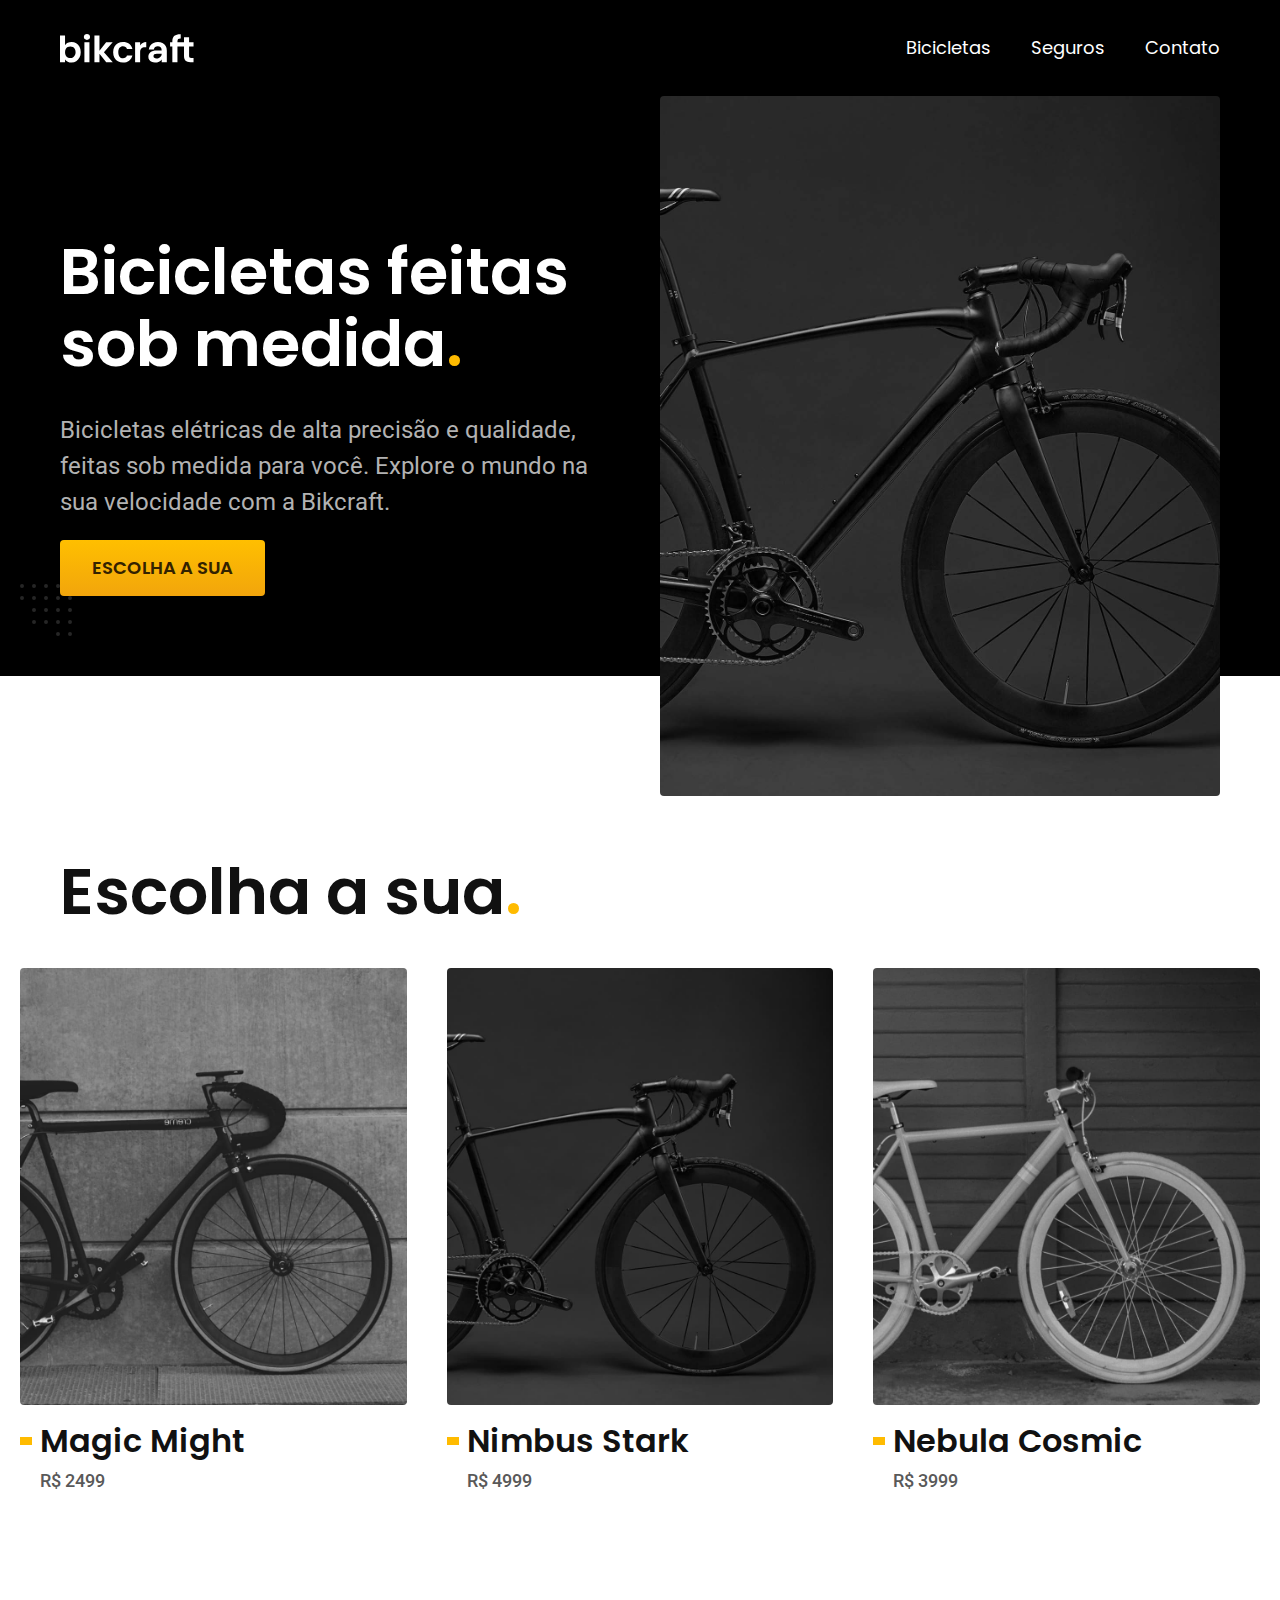
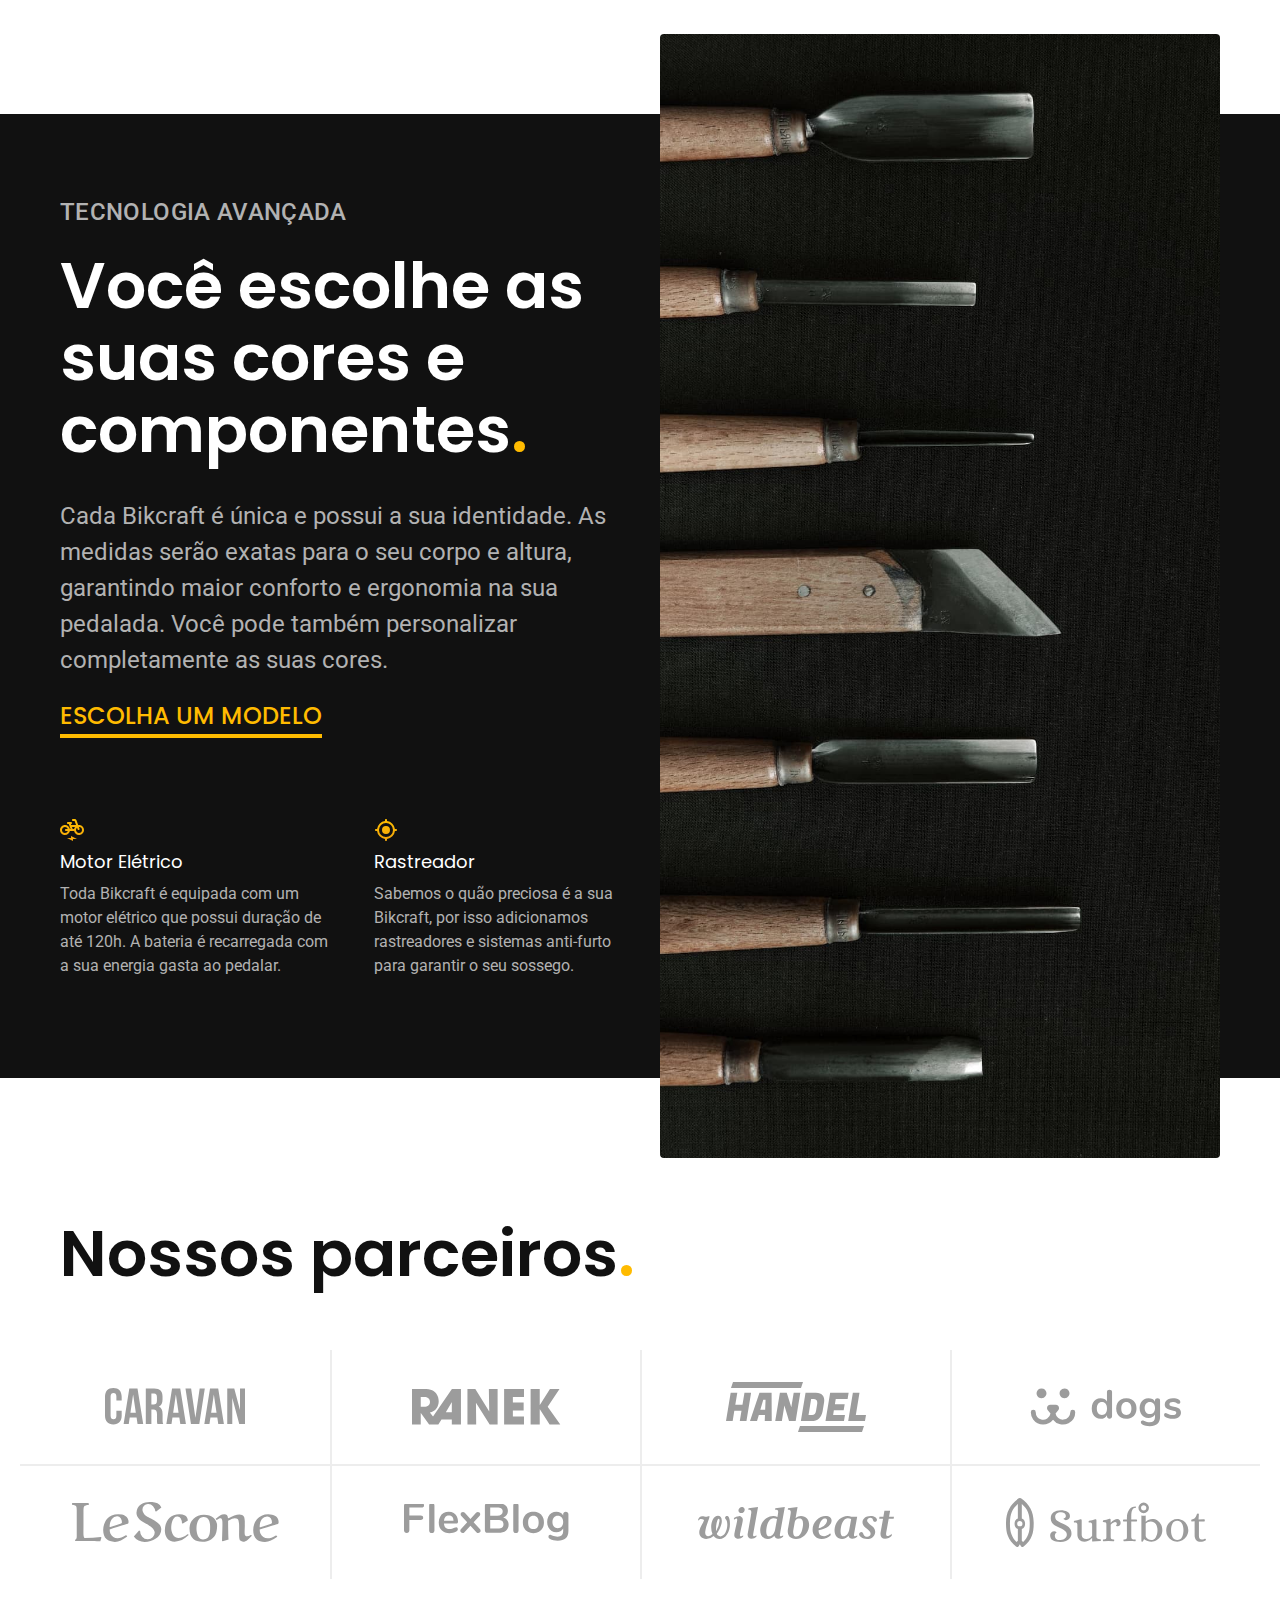
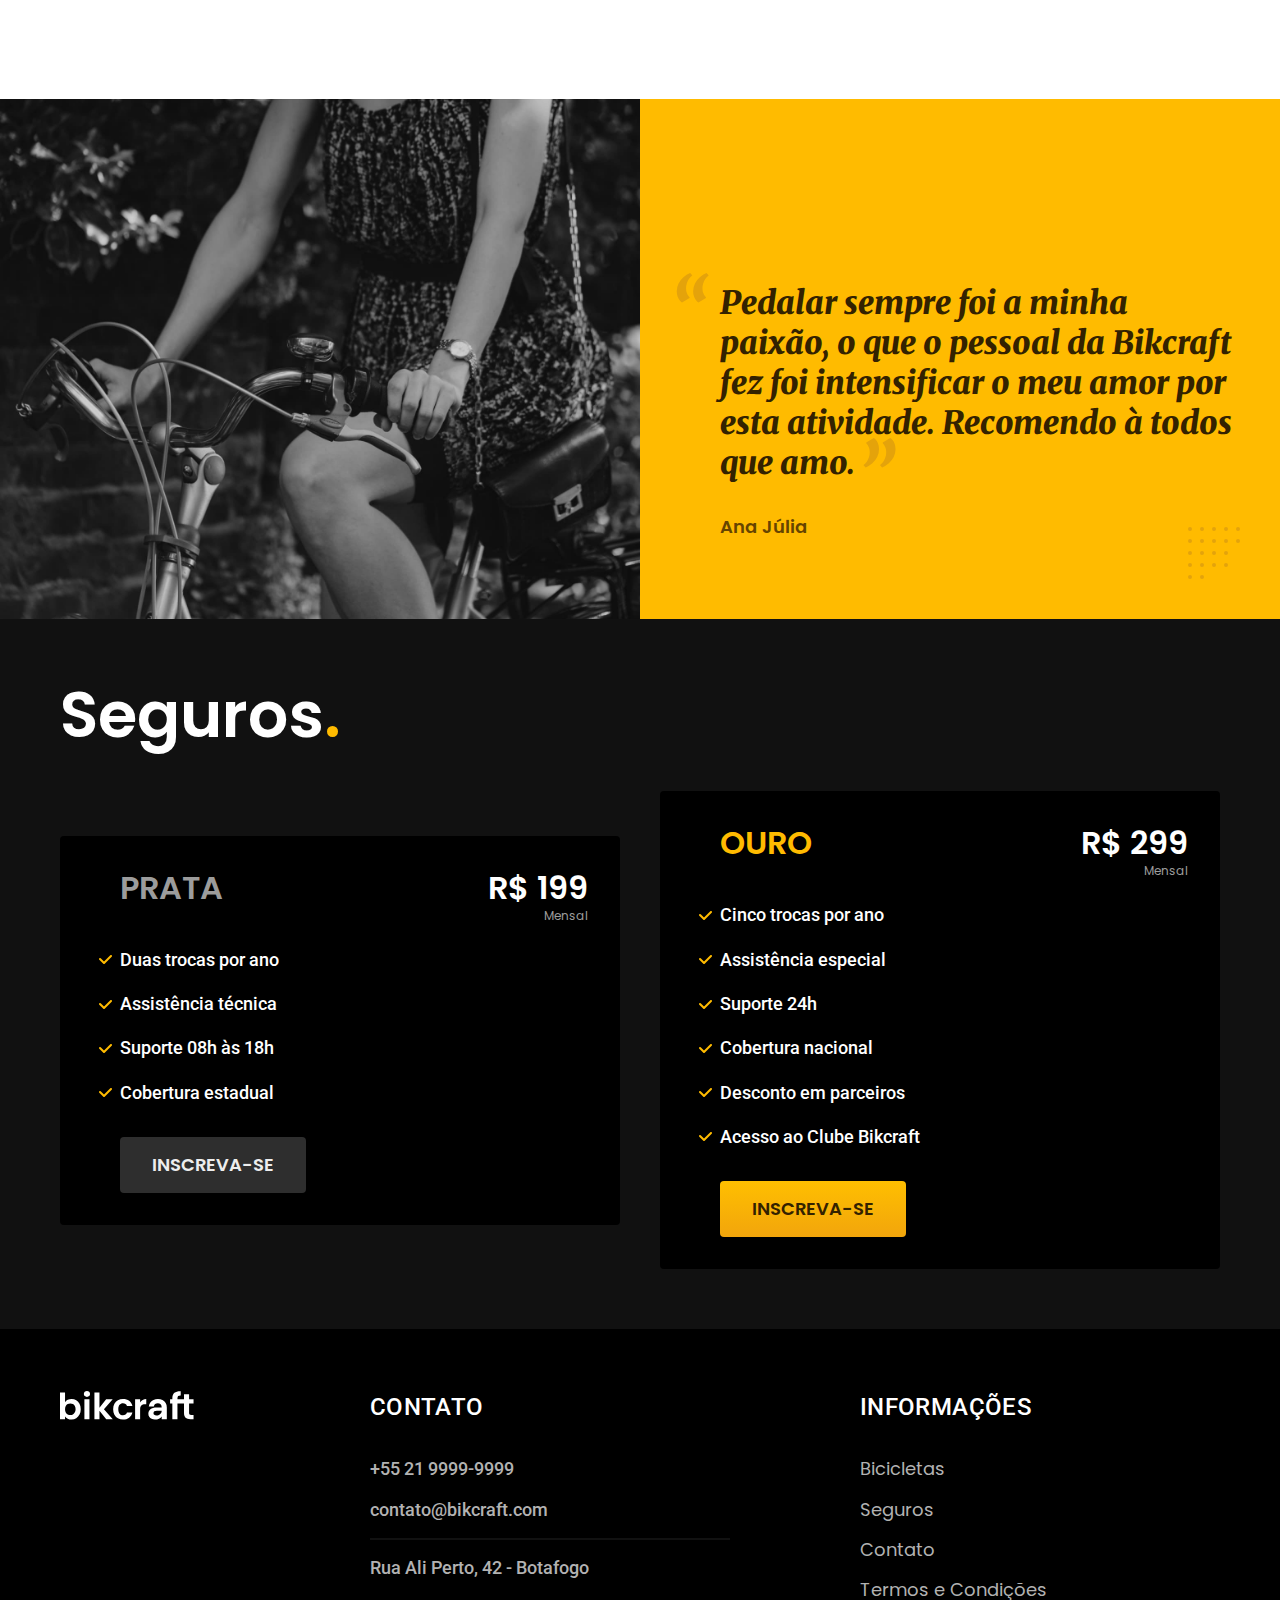
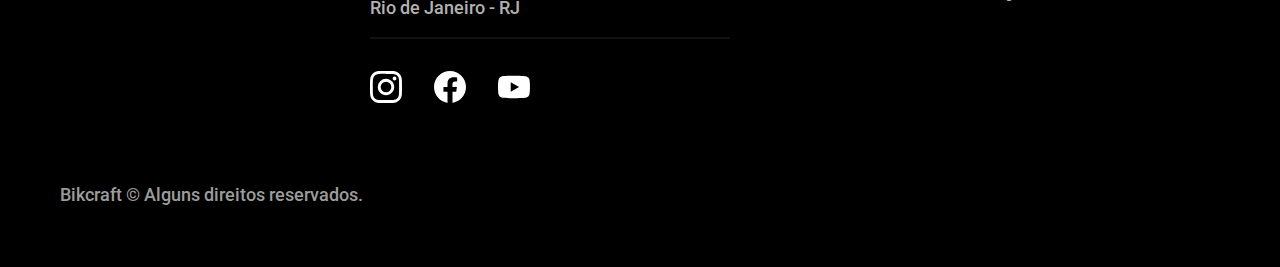
==== commit e2db51cf: "meelhorias" ====
--- a/index.html
+++ b/index.html
@@ -13,6 +13,7 @@
     <link rel="stylesheet" href="./css/style.min.css">
 
     <script>document.documentElement.classList.add('js')</script>
+
     <link rel="preconnect" href="https://fonts.googleapis.com">
     <link rel="preconnect" href="https://fonts.gstatic.com" crossorigin>
     <link
--- a/css/style.min.css
+++ b/css/style.min.css
@@ -1 +1 @@
-body{margin:0;font-family:Arial,Helvetica,sans-serif;color:#111}blockquote,dd,h1,h2,h3,h4,p,ul{margin:0}ul{padding:0;list-style:none}a{text-decoration:none;color:inherit}img{max-width:100%;height:auto;display:block}img[src$=".jpg"]{border-radius:4px}.header-bg{background-color:var(--cor-12)}.header{display:flex;flex-wrap:wrap;gap:20px;justify-content:space-between;align-items:center;padding-top:20px;padding-bottom:20px}.header-menu{display:flex;flex-wrap:wrap;gap:40px}.header-menu a{display:inline-block;padding:16px 0;position:relative}.header-menu a::after{content:"";display:block;height:2px;width:0;background:var(--cor-0);margin-top:4px;position:absolute}.header-menu a.ativo::after,.header-menu a:hover::after{width:100%;transition:.3s}@media (max-width:800px){.header-menu{gap:20px}.header-menu a{background:var(--cor-11);padding:12px 16px;border-radius:4px}.header-menu a:hover{background:var(--cor-10)}.header a::after{display:none}}@media (max-width:600px){.header-menu{gap:12px}.header-menu a{padding:8px 12px;font-size:14px}}.footer-bg{background:var(--cor-12)}.footer{display:grid;grid-template-columns:3fr 5fr 4fr;gap:40px;padding-top:60px;padding-bottom:60px}.footer h3{margin-bottom:32px}.footer ul{margin-bottom:32px}.footer-contato li:nth-child(2n):after{content:'';display:block;max-width:360px;height:2px;background:var(--cor-11);margin-top:16px}.footer li{margin-bottom:16px}.footer-redes{display:flex;gap:32px}.footer a:hover{color:var(--cor-0)}.footer-copy{grid-column:1/-1;margin-top:40px}@media (max-width:800px){.footer>img{display:none}.footer{grid-template-columns:1fr 1fr}}@media (max-width:600px){.footer{grid-template-columns:1fr;gap:60px}.footer-copy{margin-top:0}}.container{box-sizing:border-box;max-width:1200px;padding-left:20px;padding-right:20px;margin-left:auto;margin-right:auto}.bicicletas-lista{padding-top:60px;padding-bottom:120px}.botao{display:inline-block;padding:16px 32px;background:linear-gradient(#ffbf00,#f2a50c);border-radius:4px;box-shadow:0 1px 2px rgba(0,0,0,.1);text-transform:uppercase;color:var(--cor-p5);font-size:18px;font:600 1.125rem/1.35 Poppins,sans-serif;max-width:max-content;border:none;cursor:pointer}.botao:hover{background:linear-gradient(#ffb60d,#e59317)}.botao.secundario{background:var(--cor-10);color:var(--cor-2)}.botao.secundario:hover{background:var(--cor-9)}.botao.seta{display:flex;align-items:center}.botao.seta::after{content:'';display:inline-block;width:18px;height:10px;margin-left:12px;background:url(../img/icones/seta.svg);transition:transform .3s}.botao.seta:hover:after{transform:translateX(6px)}@media (max-width:600px){.botao{padding:12px 16px;font-size:1rem}}.link{display:inline-block;color:var(--cor-p1);font:500 1.5rem/1.5 Poppins,sans-serif;text-transform:uppercase}.link::after{content:'';display:block;width:100%;height:4px;background-color:currentColor}.link:hover{color:var(--cor-0)}.titulo-bg{padding-top:60px;padding-bottom:60px;background:var(--cor-11)}.titulo{background:url(../img/dec/top-right.svg) no-repeat top right 20px}.titulo p{margin-bottom:4px}@media (max-width:800px){.titulo{padding-top:40px;padding-bottom:40px}.titulo p{font-size:1rem;text-transform:lowercase;font-weight:400}}.font-1-xs{font:400 0.75rem/1.35 Poppins,sans-serif}.font-2-xs{font:400 0.875rem/1.43 Roboto,sans-serif}.font-1-s{font:400 1rem/1.5 Poppins,sans-serif}.font-2-s{font:400 1rem/1.5 Roboto,sans-serif}.font-1-m,.font-1-m-b{font:400 1.125rem/1.35 Poppins,sans-serif}.font-1-m-b{font-weight:600}.font-2-m{font:500 1.125rem/1.35 Roboto,sans-serif}.font-1-l{font:400 1.5rem/1.5 Poppins,sans-serif}.font-2-l,.font-2-l-b{font:400 1.5rem/1.5 Roboto,sans-serif}.font-2-l-b{font-weight:500;letter-spacing:.015em;text-transform:uppercase}.font-1-xl{font:600 2rem/1.25 Poppins,sans-serif}.font-2-xl{font:500 2rem/1.25 Roboto,sans-serif}.font-1-xxl{font:600 4rem/1.125 Poppins,sans-serif}@media (max-width:1200px){.font-1-xxl{font-size:3rem}.font-2-l,.font-2-l-b{font-size:1.125rem}}@media (max-width:800px){.font-1-xxl{font-size:2rem}.font-1-xl,.font-2-xl{font-size:1.5rem}}:root{--cor-0:#ffffff;--cor-1:#f7f7f7;--cor-2:#ededed;--cor-3:#dedede;--cor-4:#cccccc;--cor-5:#b2b2b2;--cor-6:#9c9c9c;--cor-7:#717171;--cor-8:#595959;--cor-9:#404040;--cor-10:#2e2e2e;--cor-11:#111111;--cor-12:#000000;--cor-p1:#ffbb00;--cor-p2:#e4a30b;--cor-p3:#a66f00;--cor-p4:#664400;--cor-p5:#332200}.cor-0{color:var(--cor-0)}.cor-1{color:var(--cor-1)}.cor-2{color:var(--cor-2)}.cor-3{color:var(--cor-3)}.cor-4{color:var(--cor-4)}.cor-5{color:var(--cor-5)}.cor-6{color:var(--cor-6)}.cor-7{color:var(--cor-7)}.cor-8{color:var(--cor-8)}.cor-9{color:var(--cor-9)}.cor-10{color:var(--cor-10)}.cor-11{color:var(--cor-11)}.cor-12{color:var(--cor-12)}.cor-p1{color:var(--cor-p1)}.cor-p2{color:var(--cor-p2)}.cor-p3{color:var(--cor-p3)}.cor-p4{color:var(--cor-p4)}.cor-p5{color:var(--cor-p5)}.form{display:grid;grid-template-columns:1fr 1fr;gap:20px}.form label{display:block;font:400 1rem/1.5 Poppins,sans-serif;margin-bottom:4px}.form .col-2{grid-column:span 2}.form input[type=email],.form input[type=text],.form textarea{font:400 1rem/1.5 roboto,sans-serif;background:var(--cor-1);border:1px solid var(--cor-2);padding:12px;border-radius:4px;width:100%;box-sizing:border-box}.form input[type=email]:focus,.form input[type=text]:focus,.form textarea:focus{outline:0;border-color:var(--cor-p1);background:var(--cor-0);box-shadow:0 0 0 2px #fea}@media (max-width:600px){.form{grid-template-columns:1fr}.form .col-2{grid-column:1}}.js .fadeInDown{transform:translate3d(0,-20px,0)}.js .fadeInUp{transform:translate3d(0,20px,0)}.js .fadeInRight{transform:translate3d(20px,0,0)}.js .fadeInLeft{transform:translate3d(-20px,0,0)}.js [data-anime]{opacity:0}.js .anime{opacity:1;transform:none;transition:transform .8s,opacity .8s}.introducao-bg{background:var(--cor-12) url(../img/dec/bottom-left.svg) no-repeat bottom 160px left 20px;box-shadow:inset 0 -120px var(--cor-0)}.introducao{display:grid;grid-template-columns:1fr 1fr;gap:0 40px}.introducao-conteudo{align-self:end;padding-bottom:200px}.introducao img{width:100%;height:100%;object-fit:cover;border-radius:4px}.introducao h1{margin-bottom:32px}.introducao p{margin-bottom:20px}@media (max-width:800px){.introducao-bg{background-color:var(--cor-11);padding-top:40px;box-shadow:inset 0 -60px var(--cor-0)}.introducao{grid-template-columns:1fr;gap:32px}.introducao-conteudo{padding-bottom:0}.introducao h1{margin-bottom:16px}.introducao img{height:300px;width:100%}}.tecnologia-bg{background-color:var(--cor-11);box-shadow:inset 0 80px var(--cor-0),inset 0 -80px var(--cor-0)}.tecnologia{display:grid;grid-template-columns:1fr 1fr;gap:40px}.tecnologia-imagem img{width:100%;height:100%;object-fit:cover;object-position:left}.tecnologia-conteudo{padding-top:160px;padding-bottom:160px}.tecnologia-conteudo>span{display:block;margin-bottom:20px}.tecnologia-conteudo h2{margin-bottom:32px}.tecnologia p{margin-bottom:20px}.tecnologia a{margin-bottom:80px}.tecnologias-vantagens{display:flex;gap:40px}.tecnologias-vantagens h3{margin-bottom:8px;width:max-content}.tecnologias-vantagens img{width:24px;margin-bottom:8px}@media (max-width:800px){.tecnologia-bg{box-shadow:initial}.tecnologia{grid-template-columns:1fr}.tecnologia-conteudo{padding-top:60px;padding-bottom:60px}.tecnologia-imagem{display:none}.tecnologia a{margin-bottom:60px}}@media (max-width:600px){.tecnologias-vantagens{flex-direction:column}}.parceiros{padding-top:60px;padding-bottom:120px}.parceiros h2{margin-bottom:60px}.parceiros ul{padding:0 20px;max-width:1400px;display:grid;grid-template-columns:repeat(4,1fr);margin:0 auto}.parceiros li{display:flex;padding:32px;border-left:2px solid var(--cor-2)}.parceiros img{margin:auto}.parceiros li:first-child,.parceiros li:nth-child(5){border-left:none}.parceiros li:nth-child(n+5){border-top:2px solid var(--cor-2)}@media (max-width:800px){.parceiros{padding-bottom:60px}.parceiros li{padding:20px}.parceiros h2{margin-bottom:20px}.parceiros ul{grid-template-columns:repeat(2,1fr)}.parceiros li:nth-child(n+3){border-top:2px solid var(--cor-2)}.parceiros li:nth-child(odd){border-left:none}}.depoimento{display:grid;grid-template-columns:1fr 1fr;background-color:var(--cor-p1);overflow:hidden}.depoimento img{width:100%;height:100%;object-fit:cover;border-radius:0}.depoimento-conteudo{padding:40px 40px 80px 80px;align-self:end;background:url(../img/dec/bottom-right-p.svg) no-repeat bottom 40px right 40px}.depoimento-conteudo p{max-width:32ch;font-family:Merriweather,serif;font-style:italic;font-weight:900;margin-bottom:32px;position:relative}.depoimento p::after,.depoimento p::before{font-size:5rem;color:var(--cor-p2);position:absolute}.depoimento p::before{content:'“';left:-50px;top:-20px}.depoimento p::after{content:'”'}@media (min-width:1200px){.depoimento img{max-height:520px}}@media (max-width:800px){.depoimento{grid-template-columns:1fr;text-align:center}.depoimento img{max-height:200px}.depoimento-conteudo{padding:40px 20px;margin:auto}}.bicicletas-lista{padding-top:60px;padding-bottom:120px}.bicicletas-lista h2{margin-bottom:40px}.bicicletas-lista ul{display:flex;gap:40px;padding:0 20px 20px 20px;max-width:1400px;margin-left:auto;margin-right:auto;overflow-x:auto}#bicicleta .bicicletas-lista ul{padding:0 0 20px 0}.bicicletas-lista li{flex:1;min-width:280px}.bicicletas-lista a{display:block}.bicicletas-lista img{margin-bottom:16px}.bicicletas-lista h3{margin-bottom:8px;display:flex;align-items:center}.bicicletas-lista h3::before{content:'';display:inline-block;height:8px;width:12px;margin-right:8px;background-color:var(--cor-p1);transition:width .2s}.bicicletas-lista a:hover h3::before{width:24px}.bicicletas-lista li span{padding-left:20px}@media (max-width:800px){.bicicletas-lista{padding-bottom:60px}.bicicletas-lista ul{gap:20px}}.bicicletas-bg{background:linear-gradient(to right,var(--cor-0) 30%,var(--cor-11) 30%)}.bicicletas{display:grid;grid-template-columns:1fr 1fr;gap:40px;padding-top:60px;padding-bottom:60px;background:url(../img/dec/top-right.svg) no-repeat top 40px right 20px}.bicicletas-imagem{display:grid}.bicicletas-imagem img{grid-area:1/1}.bicicletas-imagem span{place-self:start end;grid-area:1/1;margin-top:20px;display:inline-block;background:var(--cor-12);padding:8px 16px 8px 8px;border-radius:4px 0 0 4px}.bicicletas-conteudo{display:grid;grid-template-columns:1fr auto;align-content:start}.bicicletas h2,.bicicletas p{grid-column:1/-1}.bicicletas h2{margin-bottom:20px}.bicicletas h2::before{content:'';display:block;width:12px;height:8px;background-color:var(--cor-p1);margin-bottom:8px}.bicicletas p{margin-bottom:32px}.bicicletas a{place-self:end}.bicicletas li{display:flex;align-items:center}.bicicletas ul{display:grid;gap:16px}.bicicletas-conteudo img{width:24px;margin-right:8px}@media (max-width:800px){.bicicletas-bg{background:var(--cor-11) 30%}.bicicletas{grid-template-columns:1fr;gap:20px;padding-top:40px;padding-bottom:40px}}@media (max-width:600px){.bicicletas-conteudo{grid-template-columns:1fr}.bicicletas ul{font-size:1rem;grid-template-columns:1fr 1fr;margin-bottom:32px}.bicicletas a{place-self:start}}.bicicleta{display:grid;grid-template-columns:1fr 1fr;align-items:start;gap:40px;padding-top:60px;padding-bottom:60px}#bicicleta .titulo p{text-transform:uppercase}.bicicleta-imagens{display:flex;flex-wrap:wrap;gap:20px}.bicicleta-imagens img{flex:1;min-width:200px}.bicicleta-imagens img:first-child{min-width:100%}.bicicleta-conteudo>p{margin-bottom:32px}.bicicleta-comprar{display:grid;grid-template-columns:max-content auto;align-items:center;justify-items:start;gap:8px 12px;margin-bottom:40px}.bicicleta-comprar a{grid-row:span 2}.bicicleta-comprar span{display:flex;align-items:center;background-color:var(--cor-12);gap:8px;padding:4px 8px;border-radius:4px}.bicicleta-conteudo h2{text-transform:uppercase;letter-spacing:.015em;margin-bottom:12px}.bicicleta-ficha,.bicicleta-informacoes{padding:32px;background:var(--cor-12);border-radius:4px}.bicicleta-informacoes{display:grid;grid-template-columns:1fr 1fr;margin-bottom:40px;gap:32px}.bicicleta-informacoes img{width:24px;margin-bottom:8px}.bicicleta-informacoes h3{margin-bottom:8px}.bicicleta-ficha li{padding:4px 0;display:flex;justify-content:space-between;border-bottom:1px solid var(--cor-11)}.bicicleta-ficha li:last-child{border-bottom:none}.bicicleta-ficha span{color:var(--cor-6)}@media (max-width:800px){.bicicleta{grid-template-columns:1fr;padding-top:40px;padding-bottom:40px}.bicicleta-imagens{grid-row:2}}@media (max-width:400px){.bicicleta-informacoes{grid-template-columns:1fr}.bicicleta-comprar{grid-template-columns:1fr}}.seguro-bg{background-color:var(--cor-11);box-shadow:inset 0 120px var(--cor-0),inset 0 -120px var(--cor-12)}.seguro{display:grid;grid-template-columns:1fr 1fr;gap:40px}.seguro-imagem img{width:100%;height:100%;object-fit:cover}.seguro-conteudo{padding-top:180px;padding-bottom:180px}.seguro h2{margin-bottom:32px}.seguro p{margin-bottom:20px}@media (max-width:800px){.seguro-bg{box-shadow:inset 0 -60px var(--cor-12)}.seguro{grid-template-columns:1fr}.seguro-conteudo{grid-row:1;padding-top:40px;padding-bottom:0}}.seguros-bg{background-color:var(--cor-11)}.seguros{padding-top:60px;padding-bottom:60px;display:grid;grid-template-columns:1fr 1fr;gap:40px;align-items:center}#seguros .seguros{padding-top:0}.seguros h2{grid-column:1/-1}.seguros-item{background-color:var(--cor-12);padding:32px 32px 32px 60px;display:grid;grid-template-columns:1fr auto;border-radius:4px}.seguros-item h3{margin-bottom:40px}.seguros-item span{grid-column:2;display:block;text-align:right}.seguros-item ul{grid-column:1/-1;margin-bottom:32px}.seguros-item li{display:flex;align-items:center;position:relative}.seguros-item li+li{margin-top:20px}.seguros-item li::before{content:'';display:inline-block;width:13px;height:9px;background-image:url(../img/icones/lista.svg);position:absolute;left:-21px}.seguros-item a{grid-column:1/-1}@media (max-width:800px){.seguros{grid-template-columns:1fr}}.vantagens-bg{background-color:var(--cor-12)}.vantagens{padding-top:120px;padding-bottom:120px}.vantagens h2{margin-bottom:60px}.vantagens ul{display:grid;grid-template-columns:repeat(auto-fit,minmax(280px,max-content));gap:40px 80px}.vantagens h3,.vantagens img{margin-bottom:8px}@media (max-width:800px){.vantagens{padding-top:60px;padding-bottom:60px}.vantagens h2{margin-bottom:40px}.vantagens ul{gap:20px}}.perguntas{padding-top:120px;padding-bottom:120px}.perguntas h2{margin-bottom:60px}.perguntas dl>div{padding:20px;border-radius:4px}.perguntas dl>div:nth-child(odd){background-color:var(--cor-1)}.perguntas button{display:grid;grid-template-columns:auto 1fr auto;align-items:center;gap:8px;cursor:pointer;border:none;background:0 0;width:100%;text-align:left}.perguntas button::before{content:'';display:inline-block;width:12px;height:8px;background-color:var(--cor-p1)}.perguntas button::after{content:'';display:inline-block;width:14px;height:6px;background:url(../img/icones/seta-abrir.svg);transition:.3s}.perguntas button:hover::after,.perguntas button[aria-expanded=true]::after{transform:rotate(180deg)}.js .perguntas dd{display:none}.js .perguntas dd.ativa{display:block}.perguntas dd{padding-left:20px;padding-top:16px;max-width:80ch}@media (max-width:800px){.perguntas{padding-top:60px;padding-bottom:60px}.perguntas h2{margin-bottom:40px}}#contato{background:linear-gradient(var(--cor-11) 600px,var(--cor-1) 0)}.contato{display:grid;grid-template-columns:5fr 7fr}.contato-dados,.contato-formulario{padding:60px;box-shadow:0 1px 2px rgba(0,0,0,.1)}.contato-dados{border-radius:5px 0 0 5px;background:var(--cor-12) url(../img/dec/bottom-left.svg) no-repeat bottom 20px left 20px}.contato-formulario{border-radius:0 5px 5px 0;background:var(--cor-0) url(../img/dec/bottom-right.svg) no-repeat bottom 20px right 20px}.contato-dados h2{margin-bottom:60px}.contato-endereco{margin-bottom:32px;padding-left:28px;background:url(../img/icones/local.svg) no-repeat 0 2px}.contato-endereco p{margin-bottom:8px}.contato-meios a{display:block;max-width:max-content;margin-bottom:8px;padding-left:28px}.contato-meios a:hover{color:var(--cor-0)}.contato-meios a:first-child{background:url(../img/icones/email.svg) no-repeat 0 2px}.contato-meios a:nth-child(2){margin-bottom:32px}.contato-meios a:nth-child(3){background:url(../img/icones/telefone.svg) no-repeat 0 2px;margin-bottom:60px}.contato-redes{display:flex;gap:32px;padding-left:28px}@media (max-width:800px){.contato{grid-template-columns:1fr}.contato-dados,.contato-formulario{padding:20px}.contato-dados{border-radius:5px 5px 0 0;background:var(--cor-12)}.contato-formulario{border-radius:0 0 5px 5px}.contato-dados h2,.contato-meios a:nth-child(3){margin-bottom:32px}.contato-redes{margin-bottom:12px}}.lojas{display:grid;grid-template-columns:1fr 1fr;gap:0 40px;padding-top:120px;padding-bottom:120px}.lojas h2{grid-column:1/-1;margin-bottom:60px}.lojas img{border-radius:4px 4px 0 0}.lojas-item{border-radius:4px;background:var(--cor-0);box-shadow:0 1px 2px rgba(0,0,0,.1)}.lojas-conteudo{display:grid;grid-template-columns:1fr 1fr;gap:32px 16px;padding:32px}.lojas-conteudo h3,.lojas-tempo{grid-column:1/-1}.lojas-dados{display:grid;gap:8px;border-left:2px solid var(--cor-2);padding-left:12px}.lojas-tempo{display:flex;align-items:center;gap:8px}@media (max-width:800px){.lojas{gap:20px;padding-top:60px;padding-bottom:60px}.lojas h2{margin-bottom:32px}.lojas-conteudo{grid-template-columns:1fr}}@media (max-width:600px){.lojas{grid-template-columns:1fr}}#orcamento{background:linear-gradient(var(--cor-11) 600px,var(--cor-1) 0)}.orcamento{display:grid;grid-template-columns:5fr 7fr;padding-bottom:120px}.orcamento h2{text-transform:uppercase;position:relative;display:flex;align-items:center}.orcamento h2::before{content:"";display:inline-block;width:4px;height:8px;background-color:var(--cor-p1);position:absolute;left:-12px}.orcamento-dados,.orcamento-produto{padding:60px;box-shadow:0 1px 2px rgba(0,0,0,.1)}.orcamento-produto{border-radius:5px 0 0 5px;background:var(--cor-12) url("../img/dec/bottom-left.svg") no-repeat bottom 20px left 20px;display:grid;grid-template-columns:1fr 1fr;gap:20px;align-content:start}.orcamento-produto>*{grid-column:1/-1}.orcamento-produto>label{grid-column:initial}.orcamento-produto label{font:400 1rem/1.5 Poppins,sans-serif;color:var(--cor-4);background-color:var(--cor-10);padding:12px 16px;border-radius:4px;cursor:pointer;display:grid;grid-template-columns:auto 1fr auto;align-items:center;border:1px solid var(--cor-10)}.orcamento-produto input:checked+label{background:var(--cor-0);color:var(--cor-11)}.orcamento-produto label::before{content:"";display:inline-block;box-sizing:border-box;width:12px;height:12px;border:1px solid var(--cor-6);border-radius:50%;margin-right:8px}.orcamento-produto input:checked+label::before{border-color:var(--cor-7);box-shadow:inset 0 0 0 3px var(--cor-0),inset 0 0 0 6px var(--cor-7)}.orcamento-produto label:hover{background-color:var(--cor-9);border-color:var(--cor-9)}.orcamento-produto input:focus+label{box-shadow:0 0 0 2px var(--cor-p1);border-color:var(--cor-12)}.orcamento-produto label span{display:none}.orcamento-produto input:checked+label span{display:inline-block}.orcamento-produto input{opacity:0;position:absolute;pointer-events:none}.orcamento-dados{border-radius:0 5px 5px 0;background:var(--cor-0) url("../img/dec/bottom-right.svg") no-repeat bottom 20px right 20px}.orcamento-conteudo{display:none}.orcamento-conteudo h2,.orcamento-dados h2:nth-of-type(n+2){margin-top:20px}#bikcraft:checked~#orcamento-bikcraft,#seguro:checked~#orcamento-seguro{display:grid;gap:20px}.orcamento-detalhes{display:none;background:var(--cor-0);padding:20px;grid-template-columns:1fr 1fr;border-radius:4px;align-items:center}.orcamento-detalhes li{display:flex;align-items:center;margin-bottom:8px}.orcamento-detalhes li img{width:16px;margin-right:8px}.orcamento-produto input:checked+label+.orcamento-detalhes{display:grid}@media (max-width:1200px){.orcamento-dados,.orcamento-produto{padding:32px}}@media (max-width:800px){.orcamento{grid-template-columns:1fr}.orcamento-produto{border-radius:5px 5px 0 0;background:var(--cor-12)}.orcamento-dados{border-radius:0 0 5px 5px}}@media (max-width:400px){.orcamento-produto{grid-template-columns:1fr}}.termos{padding-top:80px;padding-bottom:80px}.termos h2{font-weight:600;margin-bottom:20px}.termos p+h2{margin-top:40px}.termos p{max-width:65ch;margin-bottom:24px}+body{margin:0;font-family:Arial,Helvetica,sans-serif;color:#111}blockquote,dd,h1,h2,h3,h4,p,ul{margin:0}ul{padding:0;list-style:none}a{text-decoration:none;color:inherit}img{max-width:100%;height:auto;display:block}img[src$=".jpg"]{border-radius:4px}.header-bg{background-color:var(--cor-12)}.header{display:flex;flex-wrap:wrap;gap:20px;justify-content:space-between;align-items:center;padding-top:20px;padding-bottom:20px}.header-menu{display:flex;flex-wrap:wrap;gap:40px}.header-menu a{display:inline-block;padding:16px 0;position:relative}.header-menu a::after{content:"";display:block;height:2px;width:0;background:var(--cor-0);margin-top:4px;position:absolute}.header-menu a.ativo::after,.header-menu a:hover::after{width:100%;transition:.3s}@media (max-width:800px){.header-menu{gap:20px}.header-menu a{background:var(--cor-11);padding:12px 16px;border-radius:4px}.header-menu a:hover{background:var(--cor-10)}.header a::after{display:none}}@media (max-width:600px){.header-menu{gap:12px}.header-menu a{padding:8px 12px;font-size:14px}}.footer-bg{background:var(--cor-12)}.footer{display:grid;grid-template-columns:3fr 5fr 4fr;gap:40px;padding-top:60px;padding-bottom:60px}.footer h3{margin-bottom:32px}.footer ul{margin-bottom:32px}.footer-contato li:nth-child(2n):after{content:'';display:block;max-width:360px;height:2px;background:var(--cor-11);margin-top:16px}.footer li{margin-bottom:16px}.footer-redes{display:flex;gap:32px}.footer a:hover{color:var(--cor-0)}.footer-copy{grid-column:1/-1;margin-top:40px}@media (max-width:800px){.footer>img{display:none}.footer{grid-template-columns:1fr 1fr}}@media (max-width:600px){.footer{grid-template-columns:1fr;gap:60px}.footer-copy{margin-top:0}}.container{box-sizing:border-box;max-width:1200px;padding-left:20px;padding-right:20px;margin-left:auto;margin-right:auto}.bicicletas-lista{padding-top:60px;padding-bottom:120px}.botao{display:inline-block;padding:16px 32px;background:linear-gradient(#ffbf00,#f2a50c);border-radius:4px;box-shadow:0 1px 2px rgba(0,0,0,.1);text-transform:uppercase;color:var(--cor-p5);font-size:18px;font:600 1.125rem/1.35 Poppins,sans-serif;max-width:max-content;border:none;cursor:pointer}.botao:hover{background:linear-gradient(#ffb60d,#e59317)}.botao.secundario{background:var(--cor-10);color:var(--cor-2)}.botao.secundario:hover{background:var(--cor-9)}.botao.seta{display:flex;align-items:center}.botao.seta::after{content:'';display:inline-block;width:18px;height:10px;margin-left:12px;background:url(../../img/icones/seta.svg);transition:transform .3s}.botao.seta:hover:after{transform:translateX(6px)}@media (max-width:600px){.botao{padding:12px 16px;font-size:1rem}}.link{display:inline-block;color:var(--cor-p1);font:500 1.5rem/1.5 Poppins,sans-serif;text-transform:uppercase}.link::after{content:'';display:block;width:100%;height:4px;background-color:currentColor}.link:hover{color:var(--cor-0)}.titulo-bg{padding-top:60px;padding-bottom:60px;background:var(--cor-11)}.titulo{background:url(../../img/dec/top-right.svg) no-repeat top right 20px}.titulo p{margin-bottom:4px}@media (max-width:800px){.titulo{padding-top:40px;padding-bottom:40px}.titulo p{font-size:1rem;text-transform:lowercase;font-weight:400}}.font-1-xs{font:400 0.75rem/1.35 Poppins,sans-serif}.font-2-xs{font:400 0.875rem/1.43 Roboto,sans-serif}.font-1-s{font:400 1rem/1.5 Poppins,sans-serif}.font-2-s{font:400 1rem/1.5 Roboto,sans-serif}.font-1-m,.font-1-m-b{font:400 1.125rem/1.35 Poppins,sans-serif}.font-1-m-b{font-weight:600}.font-2-m{font:500 1.125rem/1.35 Roboto,sans-serif}.font-1-l{font:400 1.5rem/1.5 Poppins,sans-serif}.font-2-l,.font-2-l-b{font:400 1.5rem/1.5 Roboto,sans-serif}.font-2-l-b{font-weight:500;letter-spacing:.015em;text-transform:uppercase}.font-1-xl{font:600 2rem/1.25 Poppins,sans-serif}.font-2-xl{font:500 2rem/1.25 Roboto,sans-serif}.font-1-xxl{font:600 4rem/1.125 Poppins,sans-serif}@media (max-width:1200px){.font-1-xxl{font-size:3rem}.font-2-l,.font-2-l-b{font-size:1.125rem}}@media (max-width:800px){.font-1-xxl{font-size:2rem}.font-1-xl,.font-2-xl{font-size:1.5rem}}:root{--cor-0:#ffffff;--cor-1:#f7f7f7;--cor-2:#ededed;--cor-3:#dedede;--cor-4:#cccccc;--cor-5:#b2b2b2;--cor-6:#9c9c9c;--cor-7:#717171;--cor-8:#595959;--cor-9:#404040;--cor-10:#2e2e2e;--cor-11:#111111;--cor-12:#000000;--cor-p1:#ffbb00;--cor-p2:#e4a30b;--cor-p3:#a66f00;--cor-p4:#664400;--cor-p5:#332200}.cor-0{color:var(--cor-0)}.cor-1{color:var(--cor-1)}.cor-2{color:var(--cor-2)}.cor-3{color:var(--cor-3)}.cor-4{color:var(--cor-4)}.cor-5{color:var(--cor-5)}.cor-6{color:var(--cor-6)}.cor-7{color:var(--cor-7)}.cor-8{color:var(--cor-8)}.cor-9{color:var(--cor-9)}.cor-10{color:var(--cor-10)}.cor-11{color:var(--cor-11)}.cor-12{color:var(--cor-12)}.cor-p1{color:var(--cor-p1)}.cor-p2{color:var(--cor-p2)}.cor-p3{color:var(--cor-p3)}.cor-p4{color:var(--cor-p4)}.cor-p5{color:var(--cor-p5)}.form{display:grid;grid-template-columns:1fr 1fr;gap:20px}.form label{display:block;font:400 1rem/1.5 Poppins,sans-serif;margin-bottom:4px}.form .col-2{grid-column:span 2}.form input[type=email],.form input[type=text],.form textarea{font:400 1rem/1.5 roboto,sans-serif;background:var(--cor-1);border:1px solid var(--cor-2);padding:12px;border-radius:4px;width:100%;box-sizing:border-box}.form input[type=email]:focus,.form input[type=text]:focus,.form textarea:focus{outline:0;border-color:var(--cor-p1);background:var(--cor-0);box-shadow:0 0 0 2px #fea}@media (max-width:600px){.form{grid-template-columns:1fr}.form .col-2{grid-column:1}}.js .fadeInDown{transform:translate3d(0,-20px,0)}.js .fadeInUp{transform:translate3d(0,20px,0)}.js .fadeInRight{transform:translate3d(20px,0,0)}.js .fadeInLeft{transform:translate3d(-20px,0,0)}.js [data-anime]{opacity:0}.js .anime{opacity:1;transform:none;transition:transform .8s,opacity .8s}.introducao-bg{background:var(--cor-12) url(../../img/dec/bottom-left.svg) no-repeat bottom 160px left 20px;box-shadow:inset 0 -120px var(--cor-0)}.introducao{display:grid;grid-template-columns:1fr 1fr;gap:0 40px}.introducao-conteudo{align-self:end;padding-bottom:200px}.introducao img{width:100%;height:100%;object-fit:cover;border-radius:4px}.introducao h1{margin-bottom:32px}.introducao p{margin-bottom:20px}@media (max-width:800px){.introducao-bg{background-color:var(--cor-11);padding-top:40px;box-shadow:inset 0 -60px var(--cor-0)}.introducao{grid-template-columns:1fr;gap:32px}.introducao-conteudo{padding-bottom:0}.introducao h1{margin-bottom:16px}.introducao img{height:300px;width:100%}}.tecnologia-bg{background-color:var(--cor-11);box-shadow:inset 0 80px var(--cor-0),inset 0 -80px var(--cor-0)}.tecnologia{display:grid;grid-template-columns:1fr 1fr;gap:40px}.tecnologia-imagem img{width:100%;height:100%;object-fit:cover;object-position:left}.tecnologia-conteudo{padding-top:160px;padding-bottom:160px}.tecnologia-conteudo>span{display:block;margin-bottom:20px}.tecnologia-conteudo h2{margin-bottom:32px}.tecnologia p{margin-bottom:20px}.tecnologia a{margin-bottom:80px}.tecnologias-vantagens{display:flex;gap:40px}.tecnologias-vantagens h3{margin-bottom:8px;width:max-content}.tecnologias-vantagens img{width:24px;margin-bottom:8px}@media (max-width:800px){.tecnologia-bg{box-shadow:initial}.tecnologia{grid-template-columns:1fr}.tecnologia-conteudo{padding-top:60px;padding-bottom:60px}.tecnologia-imagem{display:none}.tecnologia a{margin-bottom:60px}}@media (max-width:600px){.tecnologias-vantagens{flex-direction:column}}.parceiros{padding-top:60px;padding-bottom:120px}.parceiros h2{margin-bottom:60px}.parceiros ul{padding:0 20px;max-width:1400px;display:grid;grid-template-columns:repeat(4,1fr);margin:0 auto}.parceiros li{display:flex;padding:32px;border-left:2px solid var(--cor-2)}.parceiros img{margin:auto}.parceiros li:first-child,.parceiros li:nth-child(5){border-left:none}.parceiros li:nth-child(n+5){border-top:2px solid var(--cor-2)}@media (max-width:800px){.parceiros{padding-bottom:60px}.parceiros li{padding:20px}.parceiros h2{margin-bottom:20px}.parceiros ul{grid-template-columns:repeat(2,1fr)}.parceiros li:nth-child(n+3){border-top:2px solid var(--cor-2)}.parceiros li:nth-child(odd){border-left:none}}.depoimento{display:grid;grid-template-columns:1fr 1fr;background-color:var(--cor-p1);overflow:hidden}.depoimento img{width:100%;height:100%;object-fit:cover;border-radius:0}.depoimento-conteudo{padding:40px 40px 80px 80px;align-self:end;background:url(../../img/dec/bottom-right-p.svg) no-repeat bottom 40px right 40px}.depoimento-conteudo p{max-width:32ch;font-family:Merriweather,serif;font-style:italic;font-weight:900;margin-bottom:32px;position:relative}.depoimento p::after,.depoimento p::before{font-size:5rem;color:var(--cor-p2);position:absolute}.depoimento p::before{content:'“';left:-50px;top:-20px}.depoimento p::after{content:'”';bottom:-45px}@media (min-width:1200px){.depoimento img{max-height:520px}}@media (max-width:800px){.depoimento{grid-template-columns:1fr;text-align:center}.depoimento img{max-height:200px}.depoimento-conteudo{padding:40px 20px;margin:auto}.depoimento p::after{font-size:3rem;bottom:-23px}.depoimento p::before{font-size:3rem;left:-24px;top:-15px}}.bicicletas-lista{padding-top:60px;padding-bottom:120px}.bicicletas-lista h2{margin-bottom:40px}.bicicletas-lista ul{display:flex;gap:40px;padding:0 20px 20px 20px;max-width:1400px;margin-left:auto;margin-right:auto;overflow-x:auto}#bicicleta .bicicletas-lista ul{padding:0 0 20px 0}.bicicletas-lista li{flex:1;min-width:280px}.bicicletas-lista a{display:block}.bicicletas-lista img{margin-bottom:16px}.bicicletas-lista h3{margin-bottom:8px;display:flex;align-items:center}.bicicletas-lista h3::before{content:'';display:inline-block;height:8px;width:12px;margin-right:8px;background-color:var(--cor-p1);transition:.2s}.bicicletas-lista a:hover h3::before{width:24px}.bicicletas-lista li span{padding-left:20px}@media (max-width:800px){.bicicletas-lista{padding-bottom:60px}.bicicletas-lista ul{gap:20px}}.bicicletas-bg{background:linear-gradient(to right,var(--cor-0) 30%,var(--cor-11) 30%)}.bicicletas{display:grid;grid-template-columns:1fr 1fr;gap:40px;padding-top:60px;padding-bottom:60px;background:url(../../img/dec/top-right.svg) no-repeat top 40px right 20px}.bicicletas-imagem{display:grid}.bicicletas-imagem img{grid-area:1/1}.bicicletas-imagem span{place-self:start end;grid-area:1/1;margin-top:20px;display:inline-block;background:var(--cor-12);padding:8px 16px 8px 8px;border-radius:4px 0 0 4px}.bicicletas-conteudo{display:grid;grid-template-columns:1fr auto;align-content:start}.bicicletas h2,.bicicletas p{grid-column:1/-1}.bicicletas h2{margin-bottom:20px}.bicicletas h2::before{content:'';display:block;width:12px;height:8px;background-color:var(--cor-p1);margin-bottom:8px}.bicicletas p{margin-bottom:32px}.bicicletas a{place-self:end}.bicicletas li{display:flex;align-items:center}.bicicletas ul{display:grid;gap:16px}.bicicletas-conteudo img{width:24px;margin-right:8px}@media (max-width:800px){.bicicletas-bg{background:var(--cor-11) 30%}.bicicletas{grid-template-columns:1fr;gap:20px;padding-top:40px;padding-bottom:40px}}@media (max-width:600px){.bicicletas-conteudo{grid-template-columns:1fr}.bicicletas ul{font-size:1rem;grid-template-columns:1fr 1fr;margin-bottom:32px}.bicicletas a{place-self:start}}.bicicleta{display:grid;grid-template-columns:1fr 1fr;align-items:start;gap:40px;padding-top:60px;padding-bottom:60px}#bicicleta .titulo p{text-transform:uppercase}.bicicleta-imagens{display:flex;flex-wrap:wrap;gap:20px}.bicicleta-imagens img{flex:1;min-width:200px}.bicicleta-imagens img:first-child{min-width:100%}.bicicleta-conteudo>p{margin-bottom:32px}.bicicleta-comprar{display:grid;grid-template-columns:max-content auto;align-items:center;justify-items:start;gap:8px 12px;margin-bottom:40px}.bicicleta-comprar a{grid-row:span 2}.bicicleta-comprar span{display:flex;align-items:center;background-color:var(--cor-12);gap:8px;padding:4px 8px;border-radius:4px}.bicicleta-conteudo h2{text-transform:uppercase;letter-spacing:.015em;margin-bottom:12px}.bicicleta-ficha,.bicicleta-informacoes{padding:32px;background:var(--cor-12);border-radius:4px}.bicicleta-informacoes{display:grid;grid-template-columns:1fr 1fr;margin-bottom:40px;gap:32px}.bicicleta-informacoes img{width:24px;margin-bottom:8px}.bicicleta-informacoes h3{margin-bottom:8px}.bicicleta-ficha li{padding:4px 0;display:flex;justify-content:space-between;border-bottom:1px solid var(--cor-11)}.bicicleta-ficha li:last-child{border-bottom:none}.bicicleta-ficha span{color:var(--cor-6)}@media (max-width:800px){.bicicleta{grid-template-columns:1fr;padding-top:40px;padding-bottom:40px}.bicicleta-imagens{grid-row:2}}@media (max-width:400px){.bicicleta-informacoes{grid-template-columns:1fr}.bicicleta-comprar{grid-template-columns:1fr}}.seguro-bg{background-color:var(--cor-11);box-shadow:inset 0 120px var(--cor-0),inset 0 -120px var(--cor-12)}.seguro{display:grid;grid-template-columns:1fr 1fr;gap:40px}.seguro-imagem img{width:100%;height:100%;object-fit:cover}.seguro-conteudo{padding-top:180px;padding-bottom:180px}.seguro h2{margin-bottom:32px}.seguro p{margin-bottom:20px}@media (max-width:800px){.seguro-bg{box-shadow:inset 0 -60px var(--cor-12)}.seguro{grid-template-columns:1fr}.seguro-conteudo{grid-row:1;padding-top:40px;padding-bottom:0}}.seguros-bg{background-color:var(--cor-11)}.seguros{padding-top:60px;padding-bottom:60px;display:grid;grid-template-columns:1fr 1fr;gap:40px;align-items:center}#seguros .seguros{padding-top:0}.seguros h2{grid-column:1/-1}.seguros-item{background-color:var(--cor-12);padding:32px 32px 32px 60px;display:grid;grid-template-columns:1fr auto;border-radius:4px}.seguros-item h3{margin-bottom:40px}.seguros-item span{grid-column:2;display:block;text-align:right}.seguros-item ul{grid-column:1/-1;margin-bottom:32px}.seguros-item li{display:flex;align-items:center;position:relative}.seguros-item li+li{margin-top:20px}.seguros-item li::before{content:'';display:inline-block;width:13px;height:9px;background-image:url(../../img/icones/lista.svg);position:absolute;left:-21px}.seguros-item a{grid-column:1/-1}@media (max-width:800px){.seguros{grid-template-columns:1fr}}.vantagens-bg{background-color:var(--cor-12)}.vantagens{padding-top:120px;padding-bottom:120px}.vantagens h2{margin-bottom:60px}.vantagens ul{display:grid;grid-template-columns:repeat(auto-fit,minmax(280px,max-content));gap:40px 80px}.vantagens h3,.vantagens img{margin-bottom:8px}@media (max-width:800px){.vantagens{padding-top:60px;padding-bottom:60px}.vantagens h2{margin-bottom:40px}.vantagens ul{gap:20px}}.perguntas{padding-top:120px;padding-bottom:120px}.perguntas h2{margin-bottom:60px}.perguntas dl>div{padding:20px;border-radius:4px}.perguntas dl>div:nth-child(odd){background-color:var(--cor-1)}.perguntas button{display:grid;grid-template-columns:auto 1fr auto;align-items:center;gap:8px;cursor:pointer;border:none;background:0 0;width:100%;text-align:left}.perguntas button::before{content:'';display:inline-block;width:12px;height:8px;background-color:var(--cor-p1)}.perguntas button::after{content:'';display:inline-block;width:14px;height:6px;background:url(../../img/icones/seta-abrir.svg);transition:.3s}.perguntas button:hover::after,.perguntas button[aria-expanded=true]::after{transform:rotate(180deg)}.js .perguntas dd{display:none}.js .perguntas dd.ativa{display:block}.perguntas dd{padding-left:20px;padding-top:16px;max-width:80ch}@media (max-width:800px){.perguntas{padding-top:60px;padding-bottom:60px}.perguntas h2{margin-bottom:40px}}#contato{background:linear-gradient(var(--cor-11) 600px,var(--cor-1) 0)}.contato{display:grid;grid-template-columns:5fr 7fr}.contato-dados,.contato-formulario{padding:60px;box-shadow:0 1px 2px rgba(0,0,0,.1)}.contato-dados{border-radius:5px 0 0 5px;background:var(--cor-12) url(../../img/dec/bottom-left.svg) no-repeat bottom 20px left 20px}.contato-formulario{border-radius:0 5px 5px 0;background:var(--cor-0) url(../../img/dec/bottom-right.svg) no-repeat bottom 20px right 20px}.contato-dados h2{margin-bottom:60px}.contato-endereco{margin-bottom:32px;padding-left:28px;background:url(../../img/icones/local.svg) no-repeat 0 2px}.contato-endereco p{margin-bottom:8px}.contato-meios a{display:block;max-width:max-content;margin-bottom:8px;padding-left:28px}.contato-meios a:hover{color:var(--cor-0)}.contato-meios a:first-child{background:url(../../img/icones/email.svg) no-repeat 0 2px}.contato-meios a:nth-child(2){margin-bottom:32px}.contato-meios a:nth-child(3){background:url(../../img/icones/telefone.svg) no-repeat 0 2px;margin-bottom:60px}.contato-redes{display:flex;gap:32px;padding-left:28px}@media (max-width:800px){.contato{grid-template-columns:1fr}.contato-dados,.contato-formulario{padding:20px}.contato-dados{border-radius:5px 5px 0 0;background:var(--cor-12)}.contato-formulario{border-radius:0 0 5px 5px}.contato-dados h2,.contato-meios a:nth-child(3){margin-bottom:32px}.contato-redes{margin-bottom:12px}}.lojas{display:grid;grid-template-columns:1fr 1fr;gap:0 40px;padding-top:120px;padding-bottom:120px}.lojas h2{grid-column:1/-1;margin-bottom:60px}.lojas img{border-radius:4px 4px 0 0}.lojas-item{border-radius:4px;background:var(--cor-0);box-shadow:0 1px 2px rgba(0,0,0,.1)}.lojas-conteudo{display:grid;grid-template-columns:1fr 1fr;gap:32px 16px;padding:32px}.lojas-conteudo h3,.lojas-tempo{grid-column:1/-1}.lojas-dados{display:grid;gap:8px;border-left:2px solid var(--cor-2);padding-left:12px}.lojas-tempo{display:flex;align-items:center;gap:8px}@media (max-width:800px){.lojas{gap:20px;padding-top:60px;padding-bottom:60px}.lojas h2{margin-bottom:32px}.lojas-conteudo{grid-template-columns:1fr}}@media (max-width:600px){.lojas{grid-template-columns:1fr}}#orcamento{background:linear-gradient(var(--cor-11) 600px,var(--cor-1) 0)}.orcamento{display:grid;grid-template-columns:5fr 7fr;padding-bottom:120px}.orcamento h2{text-transform:uppercase;position:relative;display:flex;align-items:center}.orcamento h2::before{content:"";display:inline-block;width:4px;height:8px;background-color:var(--cor-p1);position:absolute;left:-12px}.orcamento-dados,.orcamento-produto{padding:60px;box-shadow:0 1px 2px rgba(0,0,0,.1)}.orcamento-produto{border-radius:5px 0 0 5px;background:var(--cor-12) url("../../img/dec/bottom-left.svg") no-repeat bottom 20px left 20px;display:grid;grid-template-columns:1fr 1fr;gap:20px;align-content:start}.orcamento-produto>*{grid-column:1/-1}.orcamento-produto>label{grid-column:initial}.orcamento-produto label{font:400 1rem/1.5 Poppins,sans-serif;color:var(--cor-4);background-color:var(--cor-10);padding:12px 16px;border-radius:4px;cursor:pointer;display:grid;grid-template-columns:auto 1fr auto;align-items:center;border:1px solid var(--cor-10)}.orcamento-produto input:checked+label{background:var(--cor-0);color:var(--cor-11)}.orcamento-produto label::before{content:"";display:inline-block;box-sizing:border-box;width:12px;height:12px;border:1px solid var(--cor-6);border-radius:50%;margin-right:8px}.orcamento-produto input:checked+label::before{border-color:var(--cor-7);box-shadow:inset 0 0 0 3px var(--cor-0),inset 0 0 0 6px var(--cor-7)}.orcamento-produto label:hover{background-color:var(--cor-9);border-color:var(--cor-9)}.orcamento-produto input:focus+label{box-shadow:0 0 0 2px var(--cor-p1);border-color:var(--cor-12)}.orcamento-produto label span{display:none}.orcamento-produto input:checked+label span{display:inline-block}.orcamento-produto input{opacity:0;position:absolute;pointer-events:none}.orcamento-dados{border-radius:0 5px 5px 0;background:var(--cor-0) url("../../img/dec/bottom-right.svg") no-repeat bottom 20px right 20px}.orcamento-conteudo{display:none}.orcamento-conteudo h2,.orcamento-dados h2:nth-of-type(n+2){margin-top:20px}#bikcraft:checked~#orcamento-bikcraft,#seguro:checked~#orcamento-seguro{display:grid;gap:20px}.orcamento-detalhes{display:none;background:var(--cor-0);padding:20px;grid-template-columns:1fr 1fr;border-radius:4px;align-items:center}.orcamento-detalhes li{display:flex;align-items:center;margin-bottom:8px}.orcamento-detalhes li img{width:16px;margin-right:8px}.orcamento-produto input:checked+label+.orcamento-detalhes{display:grid}@media (max-width:1200px){.orcamento-dados,.orcamento-produto{padding:32px}}@media (max-width:800px){.orcamento{grid-template-columns:1fr}.orcamento-produto{border-radius:5px 5px 0 0;background:var(--cor-12)}.orcamento-dados{border-radius:0 0 5px 5px}}@media (max-width:400px){.orcamento-produto{grid-template-columns:1fr}}.termos{padding-top:80px;padding-bottom:80px}.termos h2{font-weight:600;margin-bottom:20px}.termos p+h2{margin-top:40px}.termos p{max-width:65ch;margin-bottom:24px}--- a/css/style.min.css
+++ b/css/style.min.css
@@ -1 +1 @@
-body{margin:0;font-family:Arial,Helvetica,sans-serif;color:#111}blockquote,dd,h1,h2,h3,h4,p,ul{margin:0}ul{padding:0;list-style:none}a{text-decoration:none;color:inherit}img{max-width:100%;height:auto;display:block}img[src$=".jpg"]{border-radius:4px}.header-bg{background-color:var(--cor-12)}.header{display:flex;flex-wrap:wrap;gap:20px;justify-content:space-between;align-items:center;padding-top:20px;padding-bottom:20px}.header-menu{display:flex;flex-wrap:wrap;gap:40px}.header-menu a{display:inline-block;padding:16px 0;position:relative}.header-menu a::after{content:"";display:block;height:2px;width:0;background:var(--cor-0);margin-top:4px;position:absolute}.header-menu a.ativo::after,.header-menu a:hover::after{width:100%;transition:.3s}@media (max-width:800px){.header-menu{gap:20px}.header-menu a{background:var(--cor-11);padding:12px 16px;border-radius:4px}.header-menu a:hover{background:var(--cor-10)}.header a::after{display:none}}@media (max-width:600px){.header-menu{gap:12px}.header-menu a{padding:8px 12px;font-size:14px}}.footer-bg{background:var(--cor-12)}.footer{display:grid;grid-template-columns:3fr 5fr 4fr;gap:40px;padding-top:60px;padding-bottom:60px}.footer h3{margin-bottom:32px}.footer ul{margin-bottom:32px}.footer-contato li:nth-child(2n):after{content:'';display:block;max-width:360px;height:2px;background:var(--cor-11);margin-top:16px}.footer li{margin-bottom:16px}.footer-redes{display:flex;gap:32px}.footer a:hover{color:var(--cor-0)}.footer-copy{grid-column:1/-1;margin-top:40px}@media (max-width:800px){.footer>img{display:none}.footer{grid-template-columns:1fr 1fr}}@media (max-width:600px){.footer{grid-template-columns:1fr;gap:60px}.footer-copy{margin-top:0}}.container{box-sizing:border-box;max-width:1200px;padding-left:20px;padding-right:20px;margin-left:auto;margin-right:auto}.bicicletas-lista{padding-top:60px;padding-bottom:120px}.botao{display:inline-block;padding:16px 32px;background:linear-gradient(#ffbf00,#f2a50c);border-radius:4px;box-shadow:0 1px 2px rgba(0,0,0,.1);text-transform:uppercase;color:var(--cor-p5);font-size:18px;font:600 1.125rem/1.35 Poppins,sans-serif;max-width:max-content;border:none;cursor:pointer}.botao:hover{background:linear-gradient(#ffb60d,#e59317)}.botao.secundario{background:var(--cor-10);color:var(--cor-2)}.botao.secundario:hover{background:var(--cor-9)}.botao.seta{display:flex;align-items:center}.botao.seta::after{content:'';display:inline-block;width:18px;height:10px;margin-left:12px;background:url(../img/icones/seta.svg);transition:transform .3s}.botao.seta:hover:after{transform:translateX(6px)}@media (max-width:600px){.botao{padding:12px 16px;font-size:1rem}}.link{display:inline-block;color:var(--cor-p1);font:500 1.5rem/1.5 Poppins,sans-serif;text-transform:uppercase}.link::after{content:'';display:block;width:100%;height:4px;background-color:currentColor}.link:hover{color:var(--cor-0)}.titulo-bg{padding-top:60px;padding-bottom:60px;background:var(--cor-11)}.titulo{background:url(../img/dec/top-right.svg) no-repeat top right 20px}.titulo p{margin-bottom:4px}@media (max-width:800px){.titulo{padding-top:40px;padding-bottom:40px}.titulo p{font-size:1rem;text-transform:lowercase;font-weight:400}}.font-1-xs{font:400 0.75rem/1.35 Poppins,sans-serif}.font-2-xs{font:400 0.875rem/1.43 Roboto,sans-serif}.font-1-s{font:400 1rem/1.5 Poppins,sans-serif}.font-2-s{font:400 1rem/1.5 Roboto,sans-serif}.font-1-m,.font-1-m-b{font:400 1.125rem/1.35 Poppins,sans-serif}.font-1-m-b{font-weight:600}.font-2-m{font:500 1.125rem/1.35 Roboto,sans-serif}.font-1-l{font:400 1.5rem/1.5 Poppins,sans-serif}.font-2-l,.font-2-l-b{font:400 1.5rem/1.5 Roboto,sans-serif}.font-2-l-b{font-weight:500;letter-spacing:.015em;text-transform:uppercase}.font-1-xl{font:600 2rem/1.25 Poppins,sans-serif}.font-2-xl{font:500 2rem/1.25 Roboto,sans-serif}.font-1-xxl{font:600 4rem/1.125 Poppins,sans-serif}@media (max-width:1200px){.font-1-xxl{font-size:3rem}.font-2-l,.font-2-l-b{font-size:1.125rem}}@media (max-width:800px){.font-1-xxl{font-size:2rem}.font-1-xl,.font-2-xl{font-size:1.5rem}}:root{--cor-0:#ffffff;--cor-1:#f7f7f7;--cor-2:#ededed;--cor-3:#dedede;--cor-4:#cccccc;--cor-5:#b2b2b2;--cor-6:#9c9c9c;--cor-7:#717171;--cor-8:#595959;--cor-9:#404040;--cor-10:#2e2e2e;--cor-11:#111111;--cor-12:#000000;--cor-p1:#ffbb00;--cor-p2:#e4a30b;--cor-p3:#a66f00;--cor-p4:#664400;--cor-p5:#332200}.cor-0{color:var(--cor-0)}.cor-1{color:var(--cor-1)}.cor-2{color:var(--cor-2)}.cor-3{color:var(--cor-3)}.cor-4{color:var(--cor-4)}.cor-5{color:var(--cor-5)}.cor-6{color:var(--cor-6)}.cor-7{color:var(--cor-7)}.cor-8{color:var(--cor-8)}.cor-9{color:var(--cor-9)}.cor-10{color:var(--cor-10)}.cor-11{color:var(--cor-11)}.cor-12{color:var(--cor-12)}.cor-p1{color:var(--cor-p1)}.cor-p2{color:var(--cor-p2)}.cor-p3{color:var(--cor-p3)}.cor-p4{color:var(--cor-p4)}.cor-p5{color:var(--cor-p5)}.form{display:grid;grid-template-columns:1fr 1fr;gap:20px}.form label{display:block;font:400 1rem/1.5 Poppins,sans-serif;margin-bottom:4px}.form .col-2{grid-column:span 2}.form input[type=email],.form input[type=text],.form textarea{font:400 1rem/1.5 roboto,sans-serif;background:var(--cor-1);border:1px solid var(--cor-2);padding:12px;border-radius:4px;width:100%;box-sizing:border-box}.form input[type=email]:focus,.form input[type=text]:focus,.form textarea:focus{outline:0;border-color:var(--cor-p1);background:var(--cor-0);box-shadow:0 0 0 2px #fea}@media (max-width:600px){.form{grid-template-columns:1fr}.form .col-2{grid-column:1}}.js .fadeInDown{transform:translate3d(0,-20px,0)}.js .fadeInUp{transform:translate3d(0,20px,0)}.js .fadeInRight{transform:translate3d(20px,0,0)}.js .fadeInLeft{transform:translate3d(-20px,0,0)}.js [data-anime]{opacity:0}.js .anime{opacity:1;transform:none;transition:transform .8s,opacity .8s}.introducao-bg{background:var(--cor-12) url(../img/dec/bottom-left.svg) no-repeat bottom 160px left 20px;box-shadow:inset 0 -120px var(--cor-0)}.introducao{display:grid;grid-template-columns:1fr 1fr;gap:0 40px}.introducao-conteudo{align-self:end;padding-bottom:200px}.introducao img{width:100%;height:100%;object-fit:cover;border-radius:4px}.introducao h1{margin-bottom:32px}.introducao p{margin-bottom:20px}@media (max-width:800px){.introducao-bg{background-color:var(--cor-11);padding-top:40px;box-shadow:inset 0 -60px var(--cor-0)}.introducao{grid-template-columns:1fr;gap:32px}.introducao-conteudo{padding-bottom:0}.introducao h1{margin-bottom:16px}.introducao img{height:300px;width:100%}}.tecnologia-bg{background-color:var(--cor-11);box-shadow:inset 0 80px var(--cor-0),inset 0 -80px var(--cor-0)}.tecnologia{display:grid;grid-template-columns:1fr 1fr;gap:40px}.tecnologia-imagem img{width:100%;height:100%;object-fit:cover;object-position:left}.tecnologia-conteudo{padding-top:160px;padding-bottom:160px}.tecnologia-conteudo>span{display:block;margin-bottom:20px}.tecnologia-conteudo h2{margin-bottom:32px}.tecnologia p{margin-bottom:20px}.tecnologia a{margin-bottom:80px}.tecnologias-vantagens{display:flex;gap:40px}.tecnologias-vantagens h3{margin-bottom:8px;width:max-content}.tecnologias-vantagens img{width:24px;margin-bottom:8px}@media (max-width:800px){.tecnologia-bg{box-shadow:initial}.tecnologia{grid-template-columns:1fr}.tecnologia-conteudo{padding-top:60px;padding-bottom:60px}.tecnologia-imagem{display:none}.tecnologia a{margin-bottom:60px}}@media (max-width:600px){.tecnologias-vantagens{flex-direction:column}}.parceiros{padding-top:60px;padding-bottom:120px}.parceiros h2{margin-bottom:60px}.parceiros ul{padding:0 20px;max-width:1400px;display:grid;grid-template-columns:repeat(4,1fr);margin:0 auto}.parceiros li{display:flex;padding:32px;border-left:2px solid var(--cor-2)}.parceiros img{margin:auto}.parceiros li:first-child,.parceiros li:nth-child(5){border-left:none}.parceiros li:nth-child(n+5){border-top:2px solid var(--cor-2)}@media (max-width:800px){.parceiros{padding-bottom:60px}.parceiros li{padding:20px}.parceiros h2{margin-bottom:20px}.parceiros ul{grid-template-columns:repeat(2,1fr)}.parceiros li:nth-child(n+3){border-top:2px solid var(--cor-2)}.parceiros li:nth-child(odd){border-left:none}}.depoimento{display:grid;grid-template-columns:1fr 1fr;background-color:var(--cor-p1);overflow:hidden}.depoimento img{width:100%;height:100%;object-fit:cover;border-radius:0}.depoimento-conteudo{padding:40px 40px 80px 80px;align-self:end;background:url(../img/dec/bottom-right-p.svg) no-repeat bottom 40px right 40px}.depoimento-conteudo p{max-width:32ch;font-family:Merriweather,serif;font-style:italic;font-weight:900;margin-bottom:32px;position:relative}.depoimento p::after,.depoimento p::before{font-size:5rem;color:var(--cor-p2);position:absolute}.depoimento p::before{content:'“';left:-50px;top:-20px}.depoimento p::after{content:'”'}@media (min-width:1200px){.depoimento img{max-height:520px}}@media (max-width:800px){.depoimento{grid-template-columns:1fr;text-align:center}.depoimento img{max-height:200px}.depoimento-conteudo{padding:40px 20px;margin:auto}}.bicicletas-lista{padding-top:60px;padding-bottom:120px}.bicicletas-lista h2{margin-bottom:40px}.bicicletas-lista ul{display:flex;gap:40px;padding:0 20px 20px 20px;max-width:1400px;margin-left:auto;margin-right:auto;overflow-x:auto}#bicicleta .bicicletas-lista ul{padding:0 0 20px 0}.bicicletas-lista li{flex:1;min-width:280px}.bicicletas-lista a{display:block}.bicicletas-lista img{margin-bottom:16px}.bicicletas-lista h3{margin-bottom:8px;display:flex;align-items:center}.bicicletas-lista h3::before{content:'';display:inline-block;height:8px;width:12px;margin-right:8px;background-color:var(--cor-p1);transition:width .2s}.bicicletas-lista a:hover h3::before{width:24px}.bicicletas-lista li span{padding-left:20px}@media (max-width:800px){.bicicletas-lista{padding-bottom:60px}.bicicletas-lista ul{gap:20px}}.bicicletas-bg{background:linear-gradient(to right,var(--cor-0) 30%,var(--cor-11) 30%)}.bicicletas{display:grid;grid-template-columns:1fr 1fr;gap:40px;padding-top:60px;padding-bottom:60px;background:url(../img/dec/top-right.svg) no-repeat top 40px right 20px}.bicicletas-imagem{display:grid}.bicicletas-imagem img{grid-area:1/1}.bicicletas-imagem span{place-self:start end;grid-area:1/1;margin-top:20px;display:inline-block;background:var(--cor-12);padding:8px 16px 8px 8px;border-radius:4px 0 0 4px}.bicicletas-conteudo{display:grid;grid-template-columns:1fr auto;align-content:start}.bicicletas h2,.bicicletas p{grid-column:1/-1}.bicicletas h2{margin-bottom:20px}.bicicletas h2::before{content:'';display:block;width:12px;height:8px;background-color:var(--cor-p1);margin-bottom:8px}.bicicletas p{margin-bottom:32px}.bicicletas a{place-self:end}.bicicletas li{display:flex;align-items:center}.bicicletas ul{display:grid;gap:16px}.bicicletas-conteudo img{width:24px;margin-right:8px}@media (max-width:800px){.bicicletas-bg{background:var(--cor-11) 30%}.bicicletas{grid-template-columns:1fr;gap:20px;padding-top:40px;padding-bottom:40px}}@media (max-width:600px){.bicicletas-conteudo{grid-template-columns:1fr}.bicicletas ul{font-size:1rem;grid-template-columns:1fr 1fr;margin-bottom:32px}.bicicletas a{place-self:start}}.bicicleta{display:grid;grid-template-columns:1fr 1fr;align-items:start;gap:40px;padding-top:60px;padding-bottom:60px}#bicicleta .titulo p{text-transform:uppercase}.bicicleta-imagens{display:flex;flex-wrap:wrap;gap:20px}.bicicleta-imagens img{flex:1;min-width:200px}.bicicleta-imagens img:first-child{min-width:100%}.bicicleta-conteudo>p{margin-bottom:32px}.bicicleta-comprar{display:grid;grid-template-columns:max-content auto;align-items:center;justify-items:start;gap:8px 12px;margin-bottom:40px}.bicicleta-comprar a{grid-row:span 2}.bicicleta-comprar span{display:flex;align-items:center;background-color:var(--cor-12);gap:8px;padding:4px 8px;border-radius:4px}.bicicleta-conteudo h2{text-transform:uppercase;letter-spacing:.015em;margin-bottom:12px}.bicicleta-ficha,.bicicleta-informacoes{padding:32px;background:var(--cor-12);border-radius:4px}.bicicleta-informacoes{display:grid;grid-template-columns:1fr 1fr;margin-bottom:40px;gap:32px}.bicicleta-informacoes img{width:24px;margin-bottom:8px}.bicicleta-informacoes h3{margin-bottom:8px}.bicicleta-ficha li{padding:4px 0;display:flex;justify-content:space-between;border-bottom:1px solid var(--cor-11)}.bicicleta-ficha li:last-child{border-bottom:none}.bicicleta-ficha span{color:var(--cor-6)}@media (max-width:800px){.bicicleta{grid-template-columns:1fr;padding-top:40px;padding-bottom:40px}.bicicleta-imagens{grid-row:2}}@media (max-width:400px){.bicicleta-informacoes{grid-template-columns:1fr}.bicicleta-comprar{grid-template-columns:1fr}}.seguro-bg{background-color:var(--cor-11);box-shadow:inset 0 120px var(--cor-0),inset 0 -120px var(--cor-12)}.seguro{display:grid;grid-template-columns:1fr 1fr;gap:40px}.seguro-imagem img{width:100%;height:100%;object-fit:cover}.seguro-conteudo{padding-top:180px;padding-bottom:180px}.seguro h2{margin-bottom:32px}.seguro p{margin-bottom:20px}@media (max-width:800px){.seguro-bg{box-shadow:inset 0 -60px var(--cor-12)}.seguro{grid-template-columns:1fr}.seguro-conteudo{grid-row:1;padding-top:40px;padding-bottom:0}}.seguros-bg{background-color:var(--cor-11)}.seguros{padding-top:60px;padding-bottom:60px;display:grid;grid-template-columns:1fr 1fr;gap:40px;align-items:center}#seguros .seguros{padding-top:0}.seguros h2{grid-column:1/-1}.seguros-item{background-color:var(--cor-12);padding:32px 32px 32px 60px;display:grid;grid-template-columns:1fr auto;border-radius:4px}.seguros-item h3{margin-bottom:40px}.seguros-item span{grid-column:2;display:block;text-align:right}.seguros-item ul{grid-column:1/-1;margin-bottom:32px}.seguros-item li{display:flex;align-items:center;position:relative}.seguros-item li+li{margin-top:20px}.seguros-item li::before{content:'';display:inline-block;width:13px;height:9px;background-image:url(../img/icones/lista.svg);position:absolute;left:-21px}.seguros-item a{grid-column:1/-1}@media (max-width:800px){.seguros{grid-template-columns:1fr}}.vantagens-bg{background-color:var(--cor-12)}.vantagens{padding-top:120px;padding-bottom:120px}.vantagens h2{margin-bottom:60px}.vantagens ul{display:grid;grid-template-columns:repeat(auto-fit,minmax(280px,max-content));gap:40px 80px}.vantagens h3,.vantagens img{margin-bottom:8px}@media (max-width:800px){.vantagens{padding-top:60px;padding-bottom:60px}.vantagens h2{margin-bottom:40px}.vantagens ul{gap:20px}}.perguntas{padding-top:120px;padding-bottom:120px}.perguntas h2{margin-bottom:60px}.perguntas dl>div{padding:20px;border-radius:4px}.perguntas dl>div:nth-child(odd){background-color:var(--cor-1)}.perguntas button{display:grid;grid-template-columns:auto 1fr auto;align-items:center;gap:8px;cursor:pointer;border:none;background:0 0;width:100%;text-align:left}.perguntas button::before{content:'';display:inline-block;width:12px;height:8px;background-color:var(--cor-p1)}.perguntas button::after{content:'';display:inline-block;width:14px;height:6px;background:url(../img/icones/seta-abrir.svg);transition:.3s}.perguntas button:hover::after,.perguntas button[aria-expanded=true]::after{transform:rotate(180deg)}.js .perguntas dd{display:none}.js .perguntas dd.ativa{display:block}.perguntas dd{padding-left:20px;padding-top:16px;max-width:80ch}@media (max-width:800px){.perguntas{padding-top:60px;padding-bottom:60px}.perguntas h2{margin-bottom:40px}}#contato{background:linear-gradient(var(--cor-11) 600px,var(--cor-1) 0)}.contato{display:grid;grid-template-columns:5fr 7fr}.contato-dados,.contato-formulario{padding:60px;box-shadow:0 1px 2px rgba(0,0,0,.1)}.contato-dados{border-radius:5px 0 0 5px;background:var(--cor-12) url(../img/dec/bottom-left.svg) no-repeat bottom 20px left 20px}.contato-formulario{border-radius:0 5px 5px 0;background:var(--cor-0) url(../img/dec/bottom-right.svg) no-repeat bottom 20px right 20px}.contato-dados h2{margin-bottom:60px}.contato-endereco{margin-bottom:32px;padding-left:28px;background:url(../img/icones/local.svg) no-repeat 0 2px}.contato-endereco p{margin-bottom:8px}.contato-meios a{display:block;max-width:max-content;margin-bottom:8px;padding-left:28px}.contato-meios a:hover{color:var(--cor-0)}.contato-meios a:first-child{background:url(../img/icones/email.svg) no-repeat 0 2px}.contato-meios a:nth-child(2){margin-bottom:32px}.contato-meios a:nth-child(3){background:url(../img/icones/telefone.svg) no-repeat 0 2px;margin-bottom:60px}.contato-redes{display:flex;gap:32px;padding-left:28px}@media (max-width:800px){.contato{grid-template-columns:1fr}.contato-dados,.contato-formulario{padding:20px}.contato-dados{border-radius:5px 5px 0 0;background:var(--cor-12)}.contato-formulario{border-radius:0 0 5px 5px}.contato-dados h2,.contato-meios a:nth-child(3){margin-bottom:32px}.contato-redes{margin-bottom:12px}}.lojas{display:grid;grid-template-columns:1fr 1fr;gap:0 40px;padding-top:120px;padding-bottom:120px}.lojas h2{grid-column:1/-1;margin-bottom:60px}.lojas img{border-radius:4px 4px 0 0}.lojas-item{border-radius:4px;background:var(--cor-0);box-shadow:0 1px 2px rgba(0,0,0,.1)}.lojas-conteudo{display:grid;grid-template-columns:1fr 1fr;gap:32px 16px;padding:32px}.lojas-conteudo h3,.lojas-tempo{grid-column:1/-1}.lojas-dados{display:grid;gap:8px;border-left:2px solid var(--cor-2);padding-left:12px}.lojas-tempo{display:flex;align-items:center;gap:8px}@media (max-width:800px){.lojas{gap:20px;padding-top:60px;padding-bottom:60px}.lojas h2{margin-bottom:32px}.lojas-conteudo{grid-template-columns:1fr}}@media (max-width:600px){.lojas{grid-template-columns:1fr}}#orcamento{background:linear-gradient(var(--cor-11) 600px,var(--cor-1) 0)}.orcamento{display:grid;grid-template-columns:5fr 7fr;padding-bottom:120px}.orcamento h2{text-transform:uppercase;position:relative;display:flex;align-items:center}.orcamento h2::before{content:"";display:inline-block;width:4px;height:8px;background-color:var(--cor-p1);position:absolute;left:-12px}.orcamento-dados,.orcamento-produto{padding:60px;box-shadow:0 1px 2px rgba(0,0,0,.1)}.orcamento-produto{border-radius:5px 0 0 5px;background:var(--cor-12) url("../img/dec/bottom-left.svg") no-repeat bottom 20px left 20px;display:grid;grid-template-columns:1fr 1fr;gap:20px;align-content:start}.orcamento-produto>*{grid-column:1/-1}.orcamento-produto>label{grid-column:initial}.orcamento-produto label{font:400 1rem/1.5 Poppins,sans-serif;color:var(--cor-4);background-color:var(--cor-10);padding:12px 16px;border-radius:4px;cursor:pointer;display:grid;grid-template-columns:auto 1fr auto;align-items:center;border:1px solid var(--cor-10)}.orcamento-produto input:checked+label{background:var(--cor-0);color:var(--cor-11)}.orcamento-produto label::before{content:"";display:inline-block;box-sizing:border-box;width:12px;height:12px;border:1px solid var(--cor-6);border-radius:50%;margin-right:8px}.orcamento-produto input:checked+label::before{border-color:var(--cor-7);box-shadow:inset 0 0 0 3px var(--cor-0),inset 0 0 0 6px var(--cor-7)}.orcamento-produto label:hover{background-color:var(--cor-9);border-color:var(--cor-9)}.orcamento-produto input:focus+label{box-shadow:0 0 0 2px var(--cor-p1);border-color:var(--cor-12)}.orcamento-produto label span{display:none}.orcamento-produto input:checked+label span{display:inline-block}.orcamento-produto input{opacity:0;position:absolute;pointer-events:none}.orcamento-dados{border-radius:0 5px 5px 0;background:var(--cor-0) url("../img/dec/bottom-right.svg") no-repeat bottom 20px right 20px}.orcamento-conteudo{display:none}.orcamento-conteudo h2,.orcamento-dados h2:nth-of-type(n+2){margin-top:20px}#bikcraft:checked~#orcamento-bikcraft,#seguro:checked~#orcamento-seguro{display:grid;gap:20px}.orcamento-detalhes{display:none;background:var(--cor-0);padding:20px;grid-template-columns:1fr 1fr;border-radius:4px;align-items:center}.orcamento-detalhes li{display:flex;align-items:center;margin-bottom:8px}.orcamento-detalhes li img{width:16px;margin-right:8px}.orcamento-produto input:checked+label+.orcamento-detalhes{display:grid}@media (max-width:1200px){.orcamento-dados,.orcamento-produto{padding:32px}}@media (max-width:800px){.orcamento{grid-template-columns:1fr}.orcamento-produto{border-radius:5px 5px 0 0;background:var(--cor-12)}.orcamento-dados{border-radius:0 0 5px 5px}}@media (max-width:400px){.orcamento-produto{grid-template-columns:1fr}}.termos{padding-top:80px;padding-bottom:80px}.termos h2{font-weight:600;margin-bottom:20px}.termos p+h2{margin-top:40px}.termos p{max-width:65ch;margin-bottom:24px}+body{margin:0;font-family:Arial,Helvetica,sans-serif;color:#111}blockquote,dd,h1,h2,h3,h4,p,ul{margin:0}ul{padding:0;list-style:none}a{text-decoration:none;color:inherit}img{max-width:100%;height:auto;display:block}img[src$=".jpg"]{border-radius:4px}.header-bg{background-color:var(--cor-12)}.header{display:flex;flex-wrap:wrap;gap:20px;justify-content:space-between;align-items:center;padding-top:20px;padding-bottom:20px}.header-menu{display:flex;flex-wrap:wrap;gap:40px}.header-menu a{display:inline-block;padding:16px 0;position:relative}.header-menu a::after{content:"";display:block;height:2px;width:0;background:var(--cor-0);margin-top:4px;position:absolute}.header-menu a.ativo::after,.header-menu a:hover::after{width:100%;transition:.3s}@media (max-width:800px){.header-menu{gap:20px}.header-menu a{background:var(--cor-11);padding:12px 16px;border-radius:4px}.header-menu a:hover{background:var(--cor-10)}.header a::after{display:none}}@media (max-width:600px){.header-menu{gap:12px}.header-menu a{padding:8px 12px;font-size:14px}}.footer-bg{background:var(--cor-12)}.footer{display:grid;grid-template-columns:3fr 5fr 4fr;gap:40px;padding-top:60px;padding-bottom:60px}.footer h3{margin-bottom:32px}.footer ul{margin-bottom:32px}.footer-contato li:nth-child(2n):after{content:'';display:block;max-width:360px;height:2px;background:var(--cor-11);margin-top:16px}.footer li{margin-bottom:16px}.footer-redes{display:flex;gap:32px}.footer a:hover{color:var(--cor-0)}.footer-copy{grid-column:1/-1;margin-top:40px}@media (max-width:800px){.footer>img{display:none}.footer{grid-template-columns:1fr 1fr}}@media (max-width:600px){.footer{grid-template-columns:1fr;gap:60px}.footer-copy{margin-top:0}}.container{box-sizing:border-box;max-width:1200px;padding-left:20px;padding-right:20px;margin-left:auto;margin-right:auto}.bicicletas-lista{padding-top:60px;padding-bottom:120px}.botao{display:inline-block;padding:16px 32px;background:linear-gradient(#ffbf00,#f2a50c);border-radius:4px;box-shadow:0 1px 2px rgba(0,0,0,.1);text-transform:uppercase;color:var(--cor-p5);font-size:18px;font:600 1.125rem/1.35 Poppins,sans-serif;max-width:max-content;border:none;cursor:pointer}.botao:hover{background:linear-gradient(#ffb60d,#e59317)}.botao.secundario{background:var(--cor-10);color:var(--cor-2)}.botao.secundario:hover{background:var(--cor-9)}.botao.seta{display:flex;align-items:center}.botao.seta::after{content:'';display:inline-block;width:18px;height:10px;margin-left:12px;background:url(../../img/icones/seta.svg);transition:transform .3s}.botao.seta:hover:after{transform:translateX(6px)}@media (max-width:600px){.botao{padding:12px 16px;font-size:1rem}}.link{display:inline-block;color:var(--cor-p1);font:500 1.5rem/1.5 Poppins,sans-serif;text-transform:uppercase}.link::after{content:'';display:block;width:100%;height:4px;background-color:currentColor}.link:hover{color:var(--cor-0)}.titulo-bg{padding-top:60px;padding-bottom:60px;background:var(--cor-11)}.titulo{background:url(../../img/dec/top-right.svg) no-repeat top right 20px}.titulo p{margin-bottom:4px}@media (max-width:800px){.titulo{padding-top:40px;padding-bottom:40px}.titulo p{font-size:1rem;text-transform:lowercase;font-weight:400}}.font-1-xs{font:400 0.75rem/1.35 Poppins,sans-serif}.font-2-xs{font:400 0.875rem/1.43 Roboto,sans-serif}.font-1-s{font:400 1rem/1.5 Poppins,sans-serif}.font-2-s{font:400 1rem/1.5 Roboto,sans-serif}.font-1-m,.font-1-m-b{font:400 1.125rem/1.35 Poppins,sans-serif}.font-1-m-b{font-weight:600}.font-2-m{font:500 1.125rem/1.35 Roboto,sans-serif}.font-1-l{font:400 1.5rem/1.5 Poppins,sans-serif}.font-2-l,.font-2-l-b{font:400 1.5rem/1.5 Roboto,sans-serif}.font-2-l-b{font-weight:500;letter-spacing:.015em;text-transform:uppercase}.font-1-xl{font:600 2rem/1.25 Poppins,sans-serif}.font-2-xl{font:500 2rem/1.25 Roboto,sans-serif}.font-1-xxl{font:600 4rem/1.125 Poppins,sans-serif}@media (max-width:1200px){.font-1-xxl{font-size:3rem}.font-2-l,.font-2-l-b{font-size:1.125rem}}@media (max-width:800px){.font-1-xxl{font-size:2rem}.font-1-xl,.font-2-xl{font-size:1.5rem}}:root{--cor-0:#ffffff;--cor-1:#f7f7f7;--cor-2:#ededed;--cor-3:#dedede;--cor-4:#cccccc;--cor-5:#b2b2b2;--cor-6:#9c9c9c;--cor-7:#717171;--cor-8:#595959;--cor-9:#404040;--cor-10:#2e2e2e;--cor-11:#111111;--cor-12:#000000;--cor-p1:#ffbb00;--cor-p2:#e4a30b;--cor-p3:#a66f00;--cor-p4:#664400;--cor-p5:#332200}.cor-0{color:var(--cor-0)}.cor-1{color:var(--cor-1)}.cor-2{color:var(--cor-2)}.cor-3{color:var(--cor-3)}.cor-4{color:var(--cor-4)}.cor-5{color:var(--cor-5)}.cor-6{color:var(--cor-6)}.cor-7{color:var(--cor-7)}.cor-8{color:var(--cor-8)}.cor-9{color:var(--cor-9)}.cor-10{color:var(--cor-10)}.cor-11{color:var(--cor-11)}.cor-12{color:var(--cor-12)}.cor-p1{color:var(--cor-p1)}.cor-p2{color:var(--cor-p2)}.cor-p3{color:var(--cor-p3)}.cor-p4{color:var(--cor-p4)}.cor-p5{color:var(--cor-p5)}.form{display:grid;grid-template-columns:1fr 1fr;gap:20px}.form label{display:block;font:400 1rem/1.5 Poppins,sans-serif;margin-bottom:4px}.form .col-2{grid-column:span 2}.form input[type=email],.form input[type=text],.form textarea{font:400 1rem/1.5 roboto,sans-serif;background:var(--cor-1);border:1px solid var(--cor-2);padding:12px;border-radius:4px;width:100%;box-sizing:border-box}.form input[type=email]:focus,.form input[type=text]:focus,.form textarea:focus{outline:0;border-color:var(--cor-p1);background:var(--cor-0);box-shadow:0 0 0 2px #fea}@media (max-width:600px){.form{grid-template-columns:1fr}.form .col-2{grid-column:1}}.js .fadeInDown{transform:translate3d(0,-20px,0)}.js .fadeInUp{transform:translate3d(0,20px,0)}.js .fadeInRight{transform:translate3d(20px,0,0)}.js .fadeInLeft{transform:translate3d(-20px,0,0)}.js [data-anime]{opacity:0}.js .anime{opacity:1;transform:none;transition:transform .8s,opacity .8s}.introducao-bg{background:var(--cor-12) url(../../img/dec/bottom-left.svg) no-repeat bottom 160px left 20px;box-shadow:inset 0 -120px var(--cor-0)}.introducao{display:grid;grid-template-columns:1fr 1fr;gap:0 40px}.introducao-conteudo{align-self:end;padding-bottom:200px}.introducao img{width:100%;height:100%;object-fit:cover;border-radius:4px}.introducao h1{margin-bottom:32px}.introducao p{margin-bottom:20px}@media (max-width:800px){.introducao-bg{background-color:var(--cor-11);padding-top:40px;box-shadow:inset 0 -60px var(--cor-0)}.introducao{grid-template-columns:1fr;gap:32px}.introducao-conteudo{padding-bottom:0}.introducao h1{margin-bottom:16px}.introducao img{height:300px;width:100%}}.tecnologia-bg{background-color:var(--cor-11);box-shadow:inset 0 80px var(--cor-0),inset 0 -80px var(--cor-0)}.tecnologia{display:grid;grid-template-columns:1fr 1fr;gap:40px}.tecnologia-imagem img{width:100%;height:100%;object-fit:cover;object-position:left}.tecnologia-conteudo{padding-top:160px;padding-bottom:160px}.tecnologia-conteudo>span{display:block;margin-bottom:20px}.tecnologia-conteudo h2{margin-bottom:32px}.tecnologia p{margin-bottom:20px}.tecnologia a{margin-bottom:80px}.tecnologias-vantagens{display:flex;gap:40px}.tecnologias-vantagens h3{margin-bottom:8px;width:max-content}.tecnologias-vantagens img{width:24px;margin-bottom:8px}@media (max-width:800px){.tecnologia-bg{box-shadow:initial}.tecnologia{grid-template-columns:1fr}.tecnologia-conteudo{padding-top:60px;padding-bottom:60px}.tecnologia-imagem{display:none}.tecnologia a{margin-bottom:60px}}@media (max-width:600px){.tecnologias-vantagens{flex-direction:column}}.parceiros{padding-top:60px;padding-bottom:120px}.parceiros h2{margin-bottom:60px}.parceiros ul{padding:0 20px;max-width:1400px;display:grid;grid-template-columns:repeat(4,1fr);margin:0 auto}.parceiros li{display:flex;padding:32px;border-left:2px solid var(--cor-2)}.parceiros img{margin:auto}.parceiros li:first-child,.parceiros li:nth-child(5){border-left:none}.parceiros li:nth-child(n+5){border-top:2px solid var(--cor-2)}@media (max-width:800px){.parceiros{padding-bottom:60px}.parceiros li{padding:20px}.parceiros h2{margin-bottom:20px}.parceiros ul{grid-template-columns:repeat(2,1fr)}.parceiros li:nth-child(n+3){border-top:2px solid var(--cor-2)}.parceiros li:nth-child(odd){border-left:none}}.depoimento{display:grid;grid-template-columns:1fr 1fr;background-color:var(--cor-p1);overflow:hidden}.depoimento img{width:100%;height:100%;object-fit:cover;border-radius:0}.depoimento-conteudo{padding:40px 40px 80px 80px;align-self:end;background:url(../../img/dec/bottom-right-p.svg) no-repeat bottom 40px right 40px}.depoimento-conteudo p{max-width:32ch;font-family:Merriweather,serif;font-style:italic;font-weight:900;margin-bottom:32px;position:relative}.depoimento p::after,.depoimento p::before{font-size:5rem;color:var(--cor-p2);position:absolute}.depoimento p::before{content:'“';left:-50px;top:-20px}.depoimento p::after{content:'”';bottom:-45px}@media (min-width:1200px){.depoimento img{max-height:520px}}@media (max-width:800px){.depoimento{grid-template-columns:1fr;text-align:center}.depoimento img{max-height:200px}.depoimento-conteudo{padding:40px 20px;margin:auto}.depoimento p::after{font-size:3rem;bottom:-23px}.depoimento p::before{font-size:3rem;left:-24px;top:-15px}}.bicicletas-lista{padding-top:60px;padding-bottom:120px}.bicicletas-lista h2{margin-bottom:40px}.bicicletas-lista ul{display:flex;gap:40px;padding:0 20px 20px 20px;max-width:1400px;margin-left:auto;margin-right:auto;overflow-x:auto}#bicicleta .bicicletas-lista ul{padding:0 0 20px 0}.bicicletas-lista li{flex:1;min-width:280px}.bicicletas-lista a{display:block}.bicicletas-lista img{margin-bottom:16px}.bicicletas-lista h3{margin-bottom:8px;display:flex;align-items:center}.bicicletas-lista h3::before{content:'';display:inline-block;height:8px;width:12px;margin-right:8px;background-color:var(--cor-p1);transition:.2s}.bicicletas-lista a:hover h3::before{width:24px}.bicicletas-lista li span{padding-left:20px}@media (max-width:800px){.bicicletas-lista{padding-bottom:60px}.bicicletas-lista ul{gap:20px}}.bicicletas-bg{background:linear-gradient(to right,var(--cor-0) 30%,var(--cor-11) 30%)}.bicicletas{display:grid;grid-template-columns:1fr 1fr;gap:40px;padding-top:60px;padding-bottom:60px;background:url(../../img/dec/top-right.svg) no-repeat top 40px right 20px}.bicicletas-imagem{display:grid}.bicicletas-imagem img{grid-area:1/1}.bicicletas-imagem span{place-self:start end;grid-area:1/1;margin-top:20px;display:inline-block;background:var(--cor-12);padding:8px 16px 8px 8px;border-radius:4px 0 0 4px}.bicicletas-conteudo{display:grid;grid-template-columns:1fr auto;align-content:start}.bicicletas h2,.bicicletas p{grid-column:1/-1}.bicicletas h2{margin-bottom:20px}.bicicletas h2::before{content:'';display:block;width:12px;height:8px;background-color:var(--cor-p1);margin-bottom:8px}.bicicletas p{margin-bottom:32px}.bicicletas a{place-self:end}.bicicletas li{display:flex;align-items:center}.bicicletas ul{display:grid;gap:16px}.bicicletas-conteudo img{width:24px;margin-right:8px}@media (max-width:800px){.bicicletas-bg{background:var(--cor-11) 30%}.bicicletas{grid-template-columns:1fr;gap:20px;padding-top:40px;padding-bottom:40px}}@media (max-width:600px){.bicicletas-conteudo{grid-template-columns:1fr}.bicicletas ul{font-size:1rem;grid-template-columns:1fr 1fr;margin-bottom:32px}.bicicletas a{place-self:start}}.bicicleta{display:grid;grid-template-columns:1fr 1fr;align-items:start;gap:40px;padding-top:60px;padding-bottom:60px}#bicicleta .titulo p{text-transform:uppercase}.bicicleta-imagens{display:flex;flex-wrap:wrap;gap:20px}.bicicleta-imagens img{flex:1;min-width:200px}.bicicleta-imagens img:first-child{min-width:100%}.bicicleta-conteudo>p{margin-bottom:32px}.bicicleta-comprar{display:grid;grid-template-columns:max-content auto;align-items:center;justify-items:start;gap:8px 12px;margin-bottom:40px}.bicicleta-comprar a{grid-row:span 2}.bicicleta-comprar span{display:flex;align-items:center;background-color:var(--cor-12);gap:8px;padding:4px 8px;border-radius:4px}.bicicleta-conteudo h2{text-transform:uppercase;letter-spacing:.015em;margin-bottom:12px}.bicicleta-ficha,.bicicleta-informacoes{padding:32px;background:var(--cor-12);border-radius:4px}.bicicleta-informacoes{display:grid;grid-template-columns:1fr 1fr;margin-bottom:40px;gap:32px}.bicicleta-informacoes img{width:24px;margin-bottom:8px}.bicicleta-informacoes h3{margin-bottom:8px}.bicicleta-ficha li{padding:4px 0;display:flex;justify-content:space-between;border-bottom:1px solid var(--cor-11)}.bicicleta-ficha li:last-child{border-bottom:none}.bicicleta-ficha span{color:var(--cor-6)}@media (max-width:800px){.bicicleta{grid-template-columns:1fr;padding-top:40px;padding-bottom:40px}.bicicleta-imagens{grid-row:2}}@media (max-width:400px){.bicicleta-informacoes{grid-template-columns:1fr}.bicicleta-comprar{grid-template-columns:1fr}}.seguro-bg{background-color:var(--cor-11);box-shadow:inset 0 120px var(--cor-0),inset 0 -120px var(--cor-12)}.seguro{display:grid;grid-template-columns:1fr 1fr;gap:40px}.seguro-imagem img{width:100%;height:100%;object-fit:cover}.seguro-conteudo{padding-top:180px;padding-bottom:180px}.seguro h2{margin-bottom:32px}.seguro p{margin-bottom:20px}@media (max-width:800px){.seguro-bg{box-shadow:inset 0 -60px var(--cor-12)}.seguro{grid-template-columns:1fr}.seguro-conteudo{grid-row:1;padding-top:40px;padding-bottom:0}}.seguros-bg{background-color:var(--cor-11)}.seguros{padding-top:60px;padding-bottom:60px;display:grid;grid-template-columns:1fr 1fr;gap:40px;align-items:center}#seguros .seguros{padding-top:0}.seguros h2{grid-column:1/-1}.seguros-item{background-color:var(--cor-12);padding:32px 32px 32px 60px;display:grid;grid-template-columns:1fr auto;border-radius:4px}.seguros-item h3{margin-bottom:40px}.seguros-item span{grid-column:2;display:block;text-align:right}.seguros-item ul{grid-column:1/-1;margin-bottom:32px}.seguros-item li{display:flex;align-items:center;position:relative}.seguros-item li+li{margin-top:20px}.seguros-item li::before{content:'';display:inline-block;width:13px;height:9px;background-image:url(../../img/icones/lista.svg);position:absolute;left:-21px}.seguros-item a{grid-column:1/-1}@media (max-width:800px){.seguros{grid-template-columns:1fr}}.vantagens-bg{background-color:var(--cor-12)}.vantagens{padding-top:120px;padding-bottom:120px}.vantagens h2{margin-bottom:60px}.vantagens ul{display:grid;grid-template-columns:repeat(auto-fit,minmax(280px,max-content));gap:40px 80px}.vantagens h3,.vantagens img{margin-bottom:8px}@media (max-width:800px){.vantagens{padding-top:60px;padding-bottom:60px}.vantagens h2{margin-bottom:40px}.vantagens ul{gap:20px}}.perguntas{padding-top:120px;padding-bottom:120px}.perguntas h2{margin-bottom:60px}.perguntas dl>div{padding:20px;border-radius:4px}.perguntas dl>div:nth-child(odd){background-color:var(--cor-1)}.perguntas button{display:grid;grid-template-columns:auto 1fr auto;align-items:center;gap:8px;cursor:pointer;border:none;background:0 0;width:100%;text-align:left}.perguntas button::before{content:'';display:inline-block;width:12px;height:8px;background-color:var(--cor-p1)}.perguntas button::after{content:'';display:inline-block;width:14px;height:6px;background:url(../../img/icones/seta-abrir.svg);transition:.3s}.perguntas button:hover::after,.perguntas button[aria-expanded=true]::after{transform:rotate(180deg)}.js .perguntas dd{display:none}.js .perguntas dd.ativa{display:block}.perguntas dd{padding-left:20px;padding-top:16px;max-width:80ch}@media (max-width:800px){.perguntas{padding-top:60px;padding-bottom:60px}.perguntas h2{margin-bottom:40px}}#contato{background:linear-gradient(var(--cor-11) 600px,var(--cor-1) 0)}.contato{display:grid;grid-template-columns:5fr 7fr}.contato-dados,.contato-formulario{padding:60px;box-shadow:0 1px 2px rgba(0,0,0,.1)}.contato-dados{border-radius:5px 0 0 5px;background:var(--cor-12) url(../../img/dec/bottom-left.svg) no-repeat bottom 20px left 20px}.contato-formulario{border-radius:0 5px 5px 0;background:var(--cor-0) url(../../img/dec/bottom-right.svg) no-repeat bottom 20px right 20px}.contato-dados h2{margin-bottom:60px}.contato-endereco{margin-bottom:32px;padding-left:28px;background:url(../../img/icones/local.svg) no-repeat 0 2px}.contato-endereco p{margin-bottom:8px}.contato-meios a{display:block;max-width:max-content;margin-bottom:8px;padding-left:28px}.contato-meios a:hover{color:var(--cor-0)}.contato-meios a:first-child{background:url(../../img/icones/email.svg) no-repeat 0 2px}.contato-meios a:nth-child(2){margin-bottom:32px}.contato-meios a:nth-child(3){background:url(../../img/icones/telefone.svg) no-repeat 0 2px;margin-bottom:60px}.contato-redes{display:flex;gap:32px;padding-left:28px}@media (max-width:800px){.contato{grid-template-columns:1fr}.contato-dados,.contato-formulario{padding:20px}.contato-dados{border-radius:5px 5px 0 0;background:var(--cor-12)}.contato-formulario{border-radius:0 0 5px 5px}.contato-dados h2,.contato-meios a:nth-child(3){margin-bottom:32px}.contato-redes{margin-bottom:12px}}.lojas{display:grid;grid-template-columns:1fr 1fr;gap:0 40px;padding-top:120px;padding-bottom:120px}.lojas h2{grid-column:1/-1;margin-bottom:60px}.lojas img{border-radius:4px 4px 0 0}.lojas-item{border-radius:4px;background:var(--cor-0);box-shadow:0 1px 2px rgba(0,0,0,.1)}.lojas-conteudo{display:grid;grid-template-columns:1fr 1fr;gap:32px 16px;padding:32px}.lojas-conteudo h3,.lojas-tempo{grid-column:1/-1}.lojas-dados{display:grid;gap:8px;border-left:2px solid var(--cor-2);padding-left:12px}.lojas-tempo{display:flex;align-items:center;gap:8px}@media (max-width:800px){.lojas{gap:20px;padding-top:60px;padding-bottom:60px}.lojas h2{margin-bottom:32px}.lojas-conteudo{grid-template-columns:1fr}}@media (max-width:600px){.lojas{grid-template-columns:1fr}}#orcamento{background:linear-gradient(var(--cor-11) 600px,var(--cor-1) 0)}.orcamento{display:grid;grid-template-columns:5fr 7fr;padding-bottom:120px}.orcamento h2{text-transform:uppercase;position:relative;display:flex;align-items:center}.orcamento h2::before{content:"";display:inline-block;width:4px;height:8px;background-color:var(--cor-p1);position:absolute;left:-12px}.orcamento-dados,.orcamento-produto{padding:60px;box-shadow:0 1px 2px rgba(0,0,0,.1)}.orcamento-produto{border-radius:5px 0 0 5px;background:var(--cor-12) url("../../img/dec/bottom-left.svg") no-repeat bottom 20px left 20px;display:grid;grid-template-columns:1fr 1fr;gap:20px;align-content:start}.orcamento-produto>*{grid-column:1/-1}.orcamento-produto>label{grid-column:initial}.orcamento-produto label{font:400 1rem/1.5 Poppins,sans-serif;color:var(--cor-4);background-color:var(--cor-10);padding:12px 16px;border-radius:4px;cursor:pointer;display:grid;grid-template-columns:auto 1fr auto;align-items:center;border:1px solid var(--cor-10)}.orcamento-produto input:checked+label{background:var(--cor-0);color:var(--cor-11)}.orcamento-produto label::before{content:"";display:inline-block;box-sizing:border-box;width:12px;height:12px;border:1px solid var(--cor-6);border-radius:50%;margin-right:8px}.orcamento-produto input:checked+label::before{border-color:var(--cor-7);box-shadow:inset 0 0 0 3px var(--cor-0),inset 0 0 0 6px var(--cor-7)}.orcamento-produto label:hover{background-color:var(--cor-9);border-color:var(--cor-9)}.orcamento-produto input:focus+label{box-shadow:0 0 0 2px var(--cor-p1);border-color:var(--cor-12)}.orcamento-produto label span{display:none}.orcamento-produto input:checked+label span{display:inline-block}.orcamento-produto input{opacity:0;position:absolute;pointer-events:none}.orcamento-dados{border-radius:0 5px 5px 0;background:var(--cor-0) url("../../img/dec/bottom-right.svg") no-repeat bottom 20px right 20px}.orcamento-conteudo{display:none}.orcamento-conteudo h2,.orcamento-dados h2:nth-of-type(n+2){margin-top:20px}#bikcraft:checked~#orcamento-bikcraft,#seguro:checked~#orcamento-seguro{display:grid;gap:20px}.orcamento-detalhes{display:none;background:var(--cor-0);padding:20px;grid-template-columns:1fr 1fr;border-radius:4px;align-items:center}.orcamento-detalhes li{display:flex;align-items:center;margin-bottom:8px}.orcamento-detalhes li img{width:16px;margin-right:8px}.orcamento-produto input:checked+label+.orcamento-detalhes{display:grid}@media (max-width:1200px){.orcamento-dados,.orcamento-produto{padding:32px}}@media (max-width:800px){.orcamento{grid-template-columns:1fr}.orcamento-produto{border-radius:5px 5px 0 0;background:var(--cor-12)}.orcamento-dados{border-radius:0 0 5px 5px}}@media (max-width:400px){.orcamento-produto{grid-template-columns:1fr}}.termos{padding-top:80px;padding-bottom:80px}.termos h2{font-weight:600;margin-bottom:20px}.termos p+h2{margin-top:40px}.termos p{max-width:65ch;margin-bottom:24px}